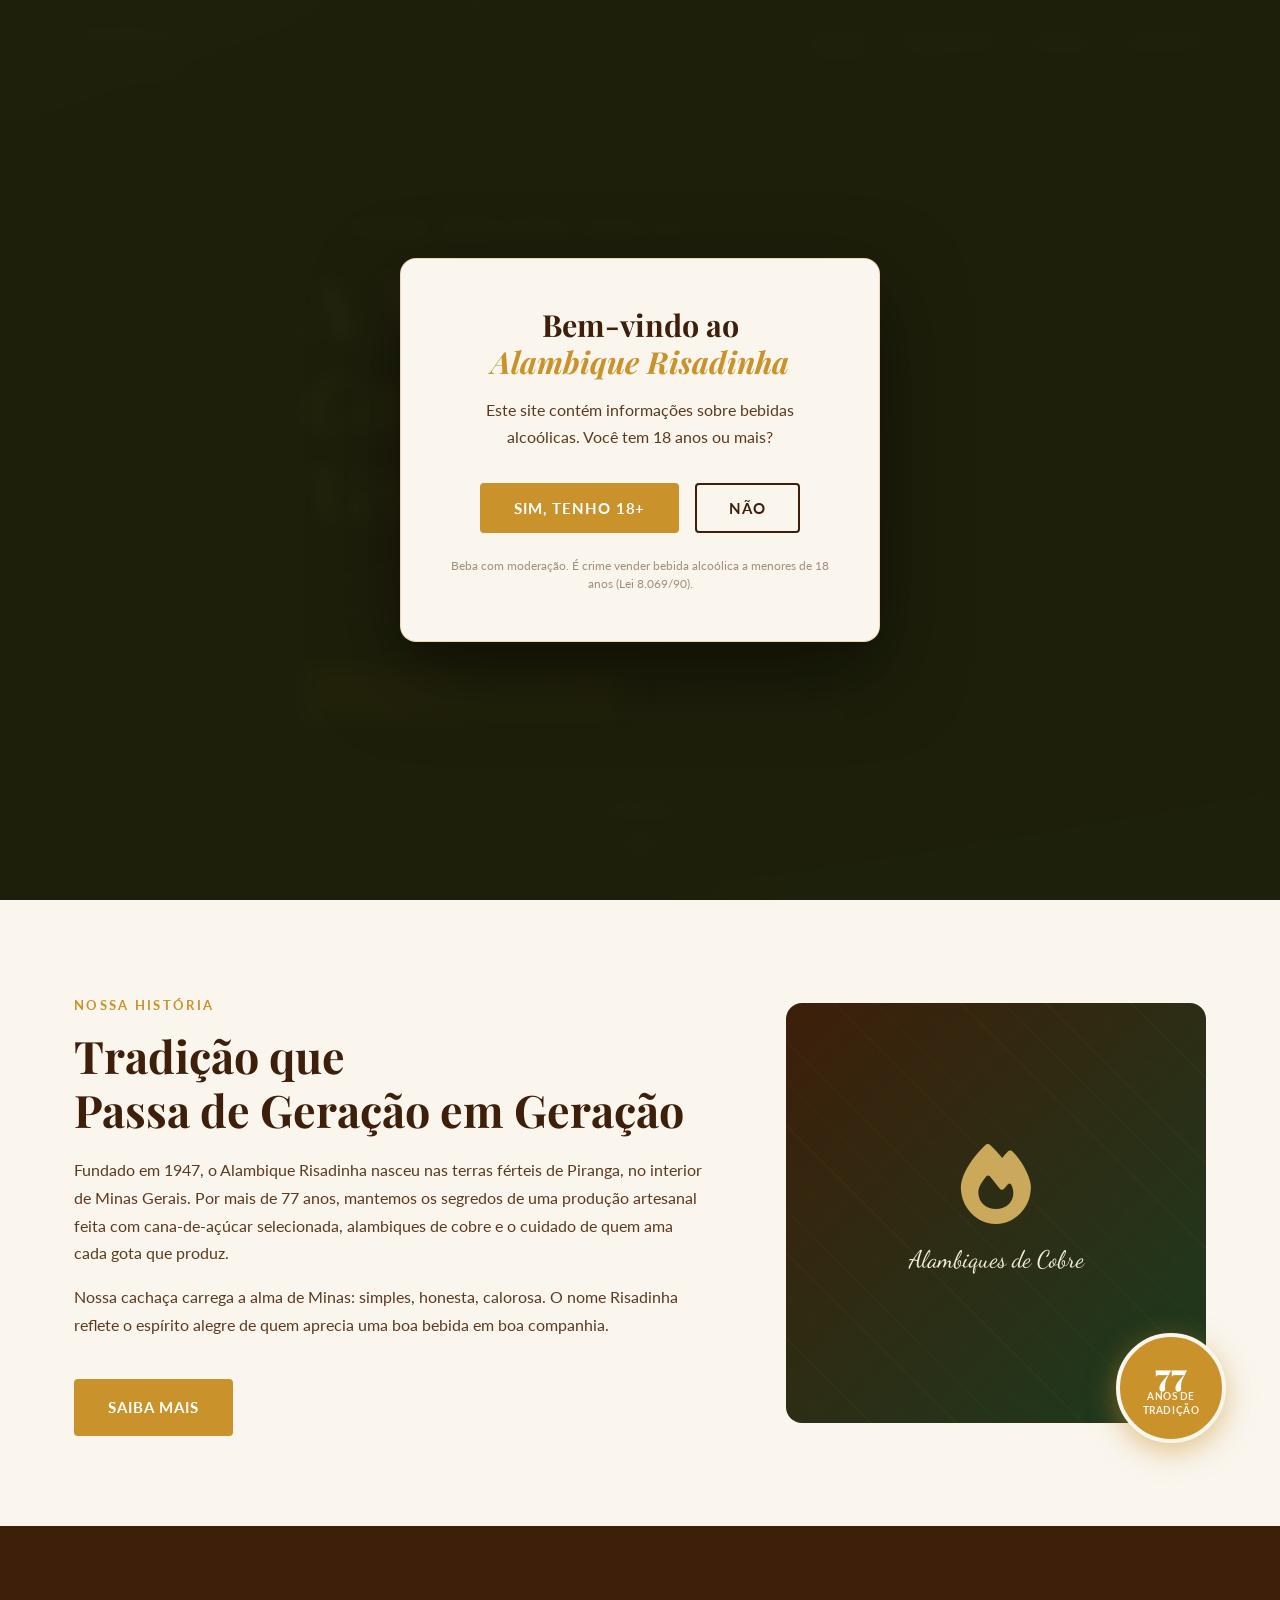
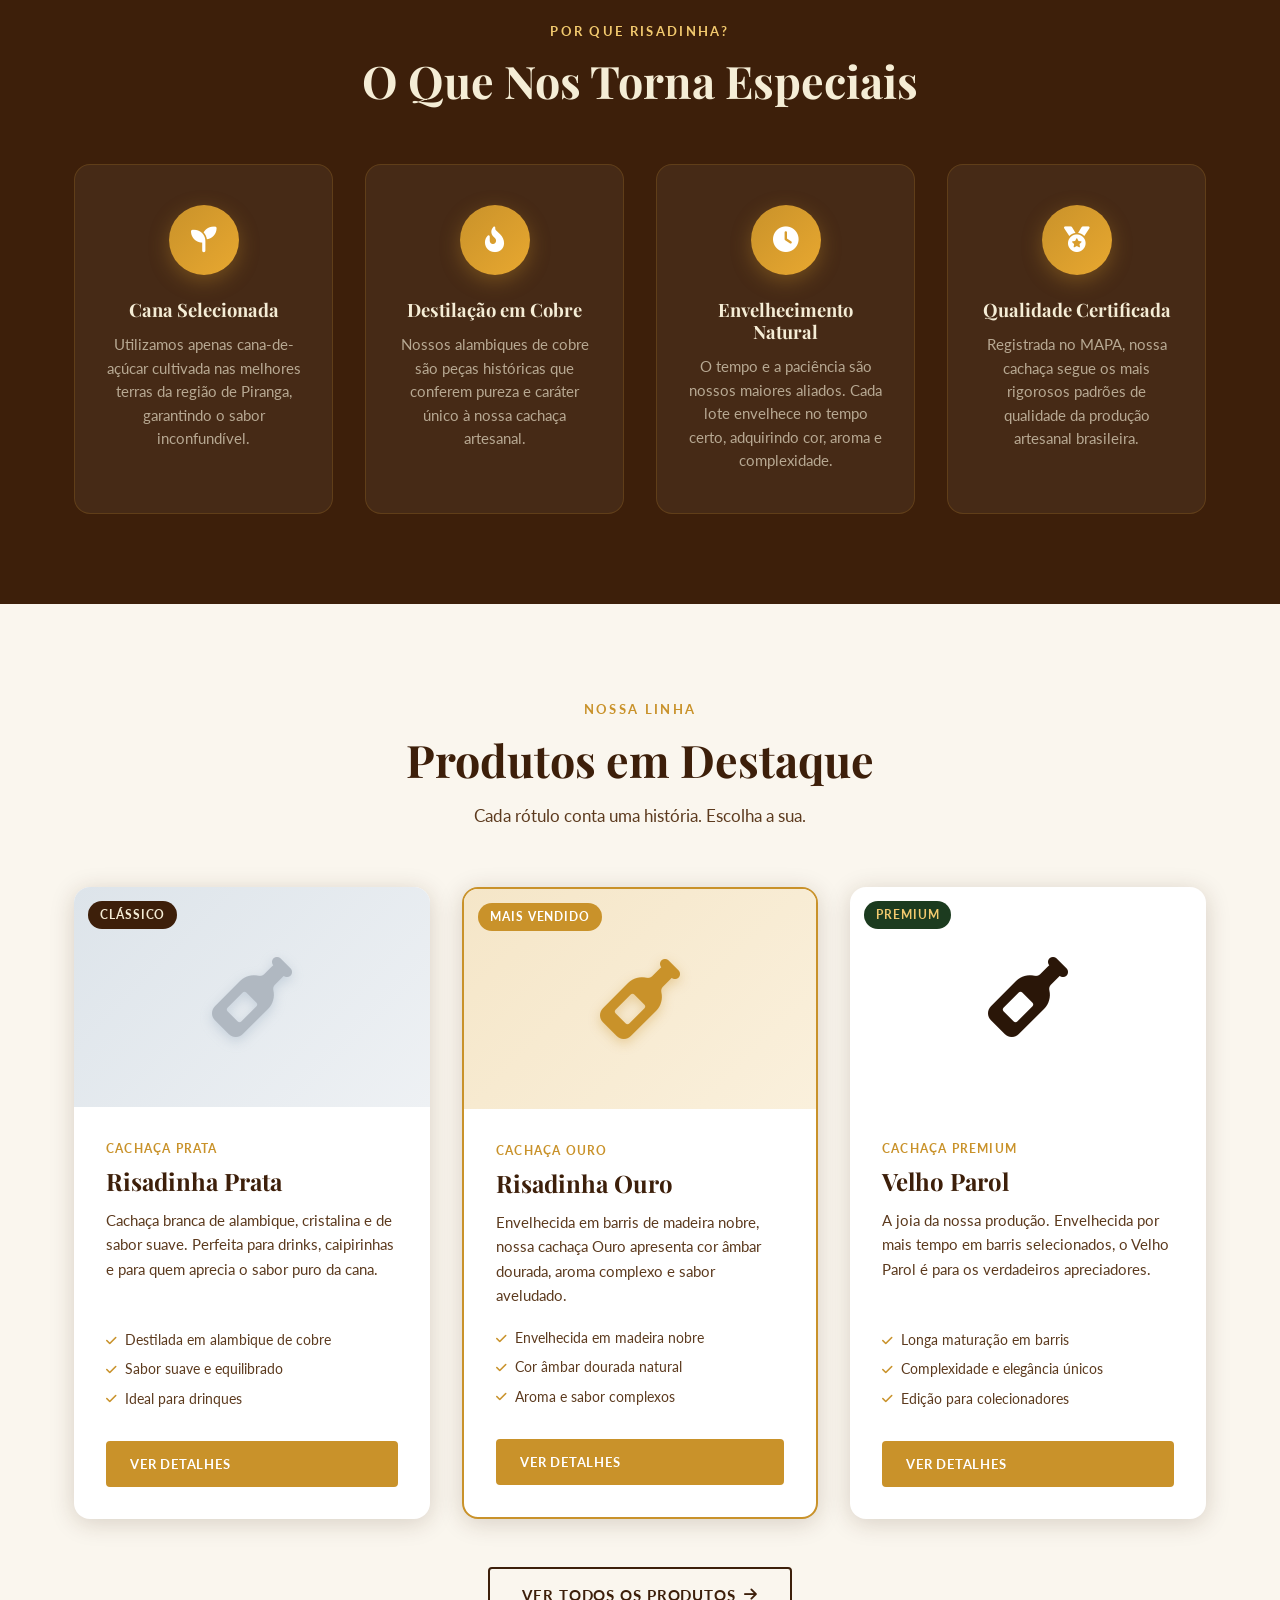
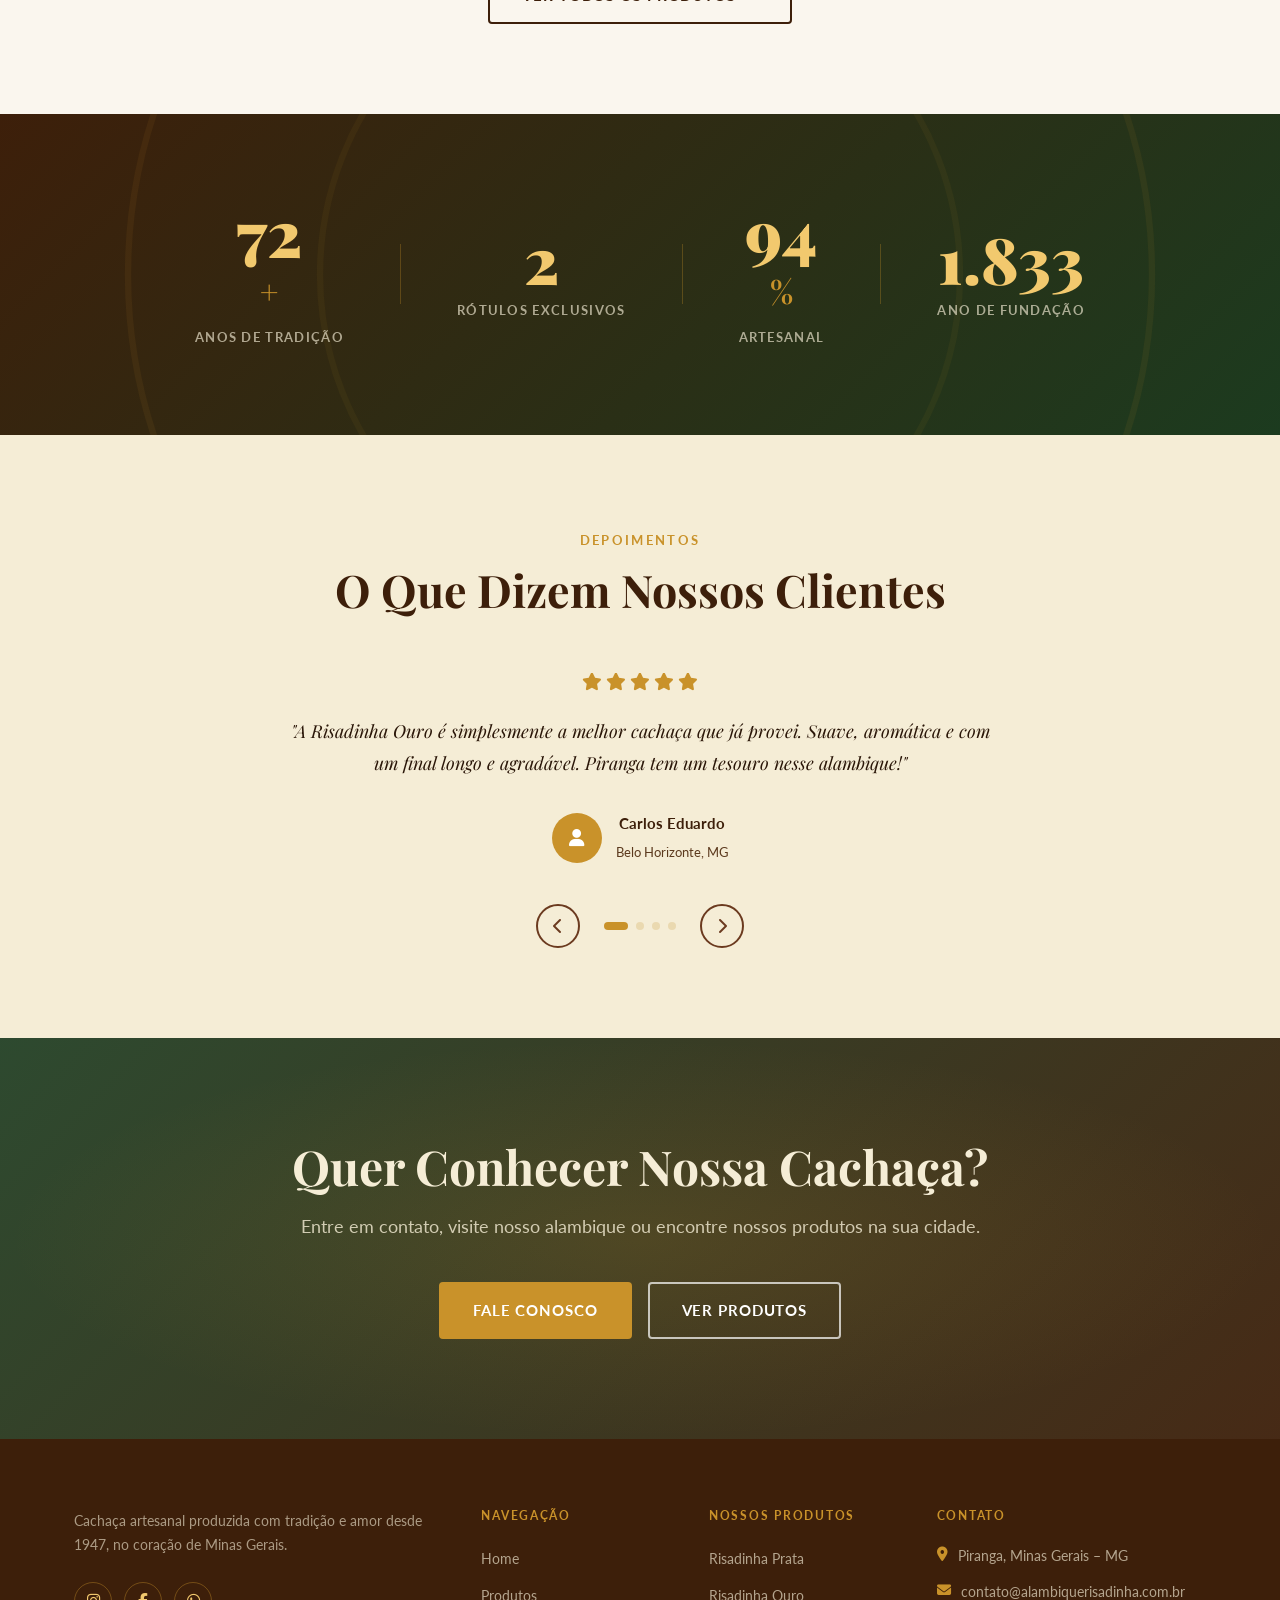
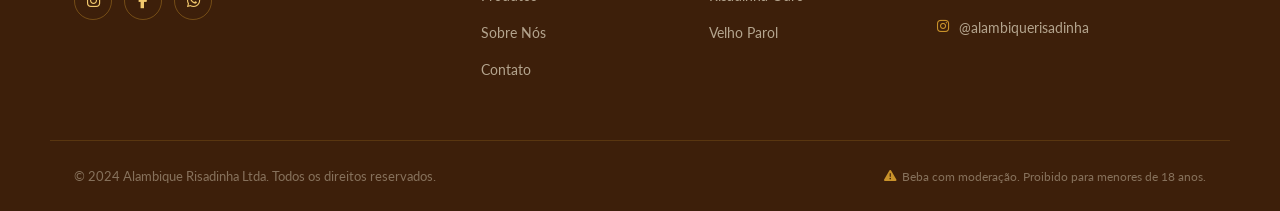
==== index.html @ 5edea6c7 "feat: ajustando nome de item" ====
<!DOCTYPE html>
<html lang="pt-BR">
<head>
  <meta charset="UTF-8" />
  <meta name="viewport" content="width=device-width, initial-scale=1.0" />
  <title>Alambique Risadinha – Tradição Mineira desde 1947</title>
  <meta name="description" content="Cachaça artesanal de alambique com 77 anos de tradição em Piranga, Minas Gerais. Conheça Risadinha Prata, Risadinha Ouro e Velho Parol.">
  <link rel="stylesheet" href="css/style.css" />
  <link rel="preconnect" href="https://fonts.googleapis.com">
  <link rel="preconnect" href="https://fonts.gstatic.com" crossorigin>
  <link href="https://fonts.googleapis.com/css2?family=Playfair+Display:ital,wght@0,400;0,600;0,700;0,900;1,400;1,600&family=Lato:wght@300;400;700&family=Dancing+Script:wght@600;700&display=swap" rel="stylesheet">
  <link rel="stylesheet" href="https://cdn.jsdelivr.net/npm/@fortawesome/fontawesome-free@6.4.0/css/all.min.css">
</head>
<body>

  <!-- ===== NAVBAR ===== -->
  <header class="navbar" id="navbar">
    <div class="container nav-container">
      <a href="index.html" class="nav-logo">
        <img src="https://www.anpaq.com.br/media/djcatalog2/images/item/2/alambique-risadinha-ltda_f.png" alt="Alambique Risadinha" class="logo-img" onerror="this.style.display='none'; this.nextElementSibling.style.display='block'">
        <span class="logo-text-fallback" style="display:none">Alambique<br><em>Risadinha</em></span>
      </a>
      <nav class="nav-links" id="navLinks">
        <a href="index.html" class="nav-link active">Home</a>
        <a href="produtos.html" class="nav-link">Produtos</a>
        <a href="sobre.html" class="nav-link">Sobre</a>
        <a href="contato.html" class="nav-link">Contato</a>
      </nav>
      <button class="hamburger" id="hamburger" aria-label="Menu">
        <span></span><span></span><span></span>
      </button>
    </div>
  </header>

  <!-- ===== HERO ===== -->
  <section class="hero" id="hero">
    <div class="hero-overlay"></div>
    <div class="hero-particles" id="heroParticles"></div>
    <div class="container hero-content">
      <p class="hero-eyebrow">Piranga · Minas Gerais · Desde 1947</p>
      <h1 class="hero-title">A Alegria da<br><em>Cachaça Verdadeira</em></h1>
      <p class="hero-subtitle">77 anos de tradição artesanal, destilada no coração de Minas Gerais com paixão e respeito pela terra.</p>
      <div class="hero-btns">
        <a href="produtos.html" class="btn btn-primary">Conheça Nossos Produtos</a>
        <a href="sobre.html" class="btn btn-outline">Nossa História</a>
      </div>
    </div>
    <div class="hero-scroll-indicator">
      <span>Explore</span>
      <div class="scroll-arrow"><i class="fas fa-chevron-down"></i></div>
    </div>
  </section>

  <!-- ===== SOBRE TRECHO ===== -->
  <section class="about-strip section-padding">
    <div class="container about-strip-inner">
      <div class="about-strip-text">
        <span class="section-eyebrow">Nossa História</span>
        <h2 class="section-title">Tradição que<br>Passa de Geração em Geração</h2>
        <p>Fundado em 1947, o Alambique Risadinha nasceu nas terras férteis de Piranga, no interior de Minas Gerais. Por mais de 77 anos, mantemos os segredos de uma produção artesanal feita com cana-de-açúcar selecionada, alambiques de cobre e o cuidado de quem ama cada gota que produz.</p>
        <p>Nossa cachaça carrega a alma de Minas: simples, honesta, calorosa. O nome Risadinha reflete o espírito alegre de quem aprecia uma boa bebida em boa companhia.</p>
        <a href="sobre.html" class="btn btn-primary" style="margin-top:1.5rem">Saiba Mais</a>
      </div>
      <div class="about-strip-img">
        <div class="about-img-frame">
          <div class="about-img-inner">
            <div class="about-decorative-icon">
              <i class="fas fa-fire"></i>
              <p>Alambiques de Cobre</p>
            </div>
          </div>
          <div class="about-badge">
            <span class="badge-number">77</span>
            <span class="badge-text">Anos de<br>Tradição</span>
          </div>
        </div>
      </div>
    </div>
  </section>

  <!-- ===== DIFERENCIAIS ===== -->
  <section class="features section-padding bg-dark">
    <div class="container">
      <div class="section-header">
        <span class="section-eyebrow light">Por que Risadinha?</span>
        <h2 class="section-title light">O Que Nos Torna Especiais</h2>
      </div>
      <div class="features-grid">
        <div class="feature-card" data-aos="fade-up" data-delay="0">
          <div class="feature-icon"><i class="fas fa-seedling"></i></div>
          <h3>Cana Selecionada</h3>
          <p>Utilizamos apenas cana-de-açúcar cultivada nas melhores terras da região de Piranga, garantindo o sabor inconfundível.</p>
        </div>
        <div class="feature-card" data-aos="fade-up" data-delay="100">
          <div class="feature-icon"><i class="fas fa-fire-alt"></i></div>
          <h3>Destilação em Cobre</h3>
          <p>Nossos alambiques de cobre são peças históricas que conferem pureza e caráter único à nossa cachaça artesanal.</p>
        </div>
        <div class="feature-card" data-aos="fade-up" data-delay="200">
          <div class="feature-icon"><i class="fas fa-clock"></i></div>
          <h3>Envelhecimento Natural</h3>
          <p>O tempo e a paciência são nossos maiores aliados. Cada lote envelhece no tempo certo, adquirindo cor, aroma e complexidade.</p>
        </div>
        <div class="feature-card" data-aos="fade-up" data-delay="300">
          <div class="feature-icon"><i class="fas fa-medal"></i></div>
          <h3>Qualidade Certificada</h3>
          <p>Registrada no MAPA, nossa cachaça segue os mais rigorosos padrões de qualidade da produção artesanal brasileira.</p>
        </div>
      </div>
    </div>
  </section>

  <!-- ===== PRODUTOS DESTAQUE ===== -->
  <section class="products-preview section-padding">
    <div class="container">
      <div class="section-header">
        <span class="section-eyebrow">Nossa Linha</span>
        <h2 class="section-title">Produtos em Destaque</h2>
        <p class="section-desc">Cada rótulo conta uma história. Escolha a sua.</p>
      </div>
      <div class="products-grid">

        <div class="product-card" data-aos="fade-up">
          <div class="product-img-wrap">
            <div class="product-icon prata"><i class="fas fa-wine-bottle"></i></div>
            <div class="product-badge-tag">Clássico</div>
          </div>
          <div class="product-info">
            <span class="product-tag">Cachaça Prata</span>
            <h3>Risadinha Prata</h3>
            <p>Cachaça branca de alambique, cristalina e de sabor suave. Perfeita para drinks, caipirinhas e para quem aprecia o sabor puro da cana.</p>
            <ul class="product-specs">
              <li><i class="fas fa-check"></i> Destilada em alambique de cobre</li>
              <li><i class="fas fa-check"></i> Sabor suave e equilibrado</li>
              <li><i class="fas fa-check"></i> Ideal para drinques</li>
            </ul>
            <a href="produtos.html#prata" class="btn btn-sm btn-primary">Ver Detalhes</a>
          </div>
        </div>

        <div class="product-card featured" data-aos="fade-up" data-delay="100">
          <div class="product-img-wrap">
            <div class="product-icon ouro"><i class="fas fa-wine-bottle"></i></div>
            <div class="product-badge-tag destaque">Mais Vendido</div>
          </div>
          <div class="product-info">
            <span class="product-tag">Cachaça Ouro</span>
            <h3>Risadinha Ouro</h3>
            <p>Envelhecida em barris de madeira nobre, nossa cachaça Ouro apresenta cor âmbar dourada, aroma complexo e sabor aveludado.</p>
            <ul class="product-specs">
              <li><i class="fas fa-check"></i> Envelhecida em madeira nobre</li>
              <li><i class="fas fa-check"></i> Cor âmbar dourada natural</li>
              <li><i class="fas fa-check"></i> Aroma e sabor complexos</li>
            </ul>
            <a href="produtos.html#ouro" class="btn btn-sm btn-primary">Ver Detalhes</a>
          </div>
        </div>

        <div class="product-card" data-aos="fade-up" data-delay="200">
          <div class="product-img-wrap">
            <div class="product-icon Parol"><i class="fas fa-wine-bottle"></i></div>
            <div class="product-badge-tag premium">Premium</div>
          </div>
          <div class="product-info">
            <span class="product-tag">Cachaça Premium</span>
            <h3>Velho Parol</h3>
            <p>A joia da nossa produção. Envelhecida por mais tempo em barris selecionados, o Velho Parol é para os verdadeiros apreciadores.</p>
            <ul class="product-specs">
              <li><i class="fas fa-check"></i> Longa maturação em barris</li>
              <li><i class="fas fa-check"></i> Complexidade e elegância únicos</li>
              <li><i class="fas fa-check"></i> Edição para colecionadores</li>
            </ul>
            <a href="produtos.html#Parol" class="btn btn-sm btn-primary">Ver Detalhes</a>
          </div>
        </div>

      </div>
      <div style="text-align:center; margin-top:3rem">
        <a href="produtos.html" class="btn btn-outline-dark">Ver Todos os Produtos <i class="fas fa-arrow-right"></i></a>
      </div>
    </div>
  </section>

  <!-- ===== NÚMEROS ===== -->
  <section class="stats-section">
    <div class="stats-bg"></div>
    <div class="container stats-inner">
      <div class="stat-item" data-target="77">
        <span class="stat-number" id="stat1">0</span>
        <span class="stat-plus">+</span>
        <span class="stat-label">Anos de Tradição</span>
      </div>
      <div class="stat-divider"></div>
      <div class="stat-item" data-target="3">
        <span class="stat-number" id="stat2">0</span>
        <span class="stat-label">Rótulos Exclusivos</span>
      </div>
      <div class="stat-divider"></div>
      <div class="stat-item" data-target="100">
        <span class="stat-number" id="stat3">0</span>
        <span class="stat-plus">%</span>
        <span class="stat-label">Artesanal</span>
      </div>
      <div class="stat-divider"></div>
      <div class="stat-item" data-target="1947">
        <span class="stat-number" id="stat4">0</span>
        <span class="stat-label">Ano de Fundação</span>
      </div>
    </div>
  </section>

  <!-- ===== DEPOIMENTOS ===== -->
  <section class="testimonials section-padding bg-cream">
    <div class="container">
      <div class="section-header">
        <span class="section-eyebrow">Depoimentos</span>
        <h2 class="section-title">O Que Dizem Nossos Clientes</h2>
      </div>
      <div class="testimonials-slider" id="testimonialsSlider">
        <div class="testimonial-track" id="testimonialTrack">
          <div class="testimonial-card">
            <div class="stars"><i class="fas fa-star"></i><i class="fas fa-star"></i><i class="fas fa-star"></i><i class="fas fa-star"></i><i class="fas fa-star"></i></div>
            <p>"A Risadinha Ouro é simplesmente a melhor cachaça que já provei. Suave, aromática e com um final longo e agradável. Piranga tem um tesouro nesse alambique!"</p>
            <div class="testimonial-author">
              <div class="author-avatar"><i class="fas fa-user"></i></div>
              <div><strong>Carlos Eduardo</strong><span>Belo Horizonte, MG</span></div>
            </div>
          </div>
          <div class="testimonial-card">
            <div class="stars"><i class="fas fa-star"></i><i class="fas fa-star"></i><i class="fas fa-star"></i><i class="fas fa-star"></i><i class="fas fa-star"></i></div>
            <p>"Conheço o Alambique Risadinha há anos. O Velho Parol é um produto excepcional, digno dos melhores destilados do mundo. Tradição mineira em cada gota."</p>
            <div class="testimonial-author">
              <div class="author-avatar"><i class="fas fa-user"></i></div>
              <div><strong>Ana Paula Ferreira</strong><span>São Paulo, SP</span></div>
            </div>
          </div>
          <div class="testimonial-card">
            <div class="stars"><i class="fas fa-star"></i><i class="fas fa-star"></i><i class="fas fa-star"></i><i class="fas fa-star"></i><i class="fas fa-star"></i></div>
            <p>"Visitei o alambique em Piranga e fiquei encantado. A produção artesanal, o cuidado com cada detalhe e a hospitalidade mineira tornam tudo ainda mais especial."</p>
            <div class="testimonial-author">
              <div class="author-avatar"><i class="fas fa-user"></i></div>
              <div><strong>Roberto Souza</strong><span>Rio de Janeiro, RJ</span></div>
            </div>
          </div>
          <div class="testimonial-card">
            <div class="stars"><i class="fas fa-star"></i><i class="fas fa-star"></i><i class="fas fa-star"></i><i class="fas fa-star"></i><i class="fas fa-star-half-alt"></i></div>
            <p>"A Risadinha Prata faz a melhor caipirinha que você vai tomar na vida. Leveza e sabor da cana fresca em cada sip. Produto de qualidade excepcional!"</p>
            <div class="testimonial-author">
              <div class="author-avatar"><i class="fas fa-user"></i></div>
              <div><strong>Mariana Lima</strong><span>Juiz de Fora, MG</span></div>
            </div>
          </div>
        </div>
      </div>
      <div class="testimonial-controls">
        <button class="t-btn" id="tPrev"><i class="fas fa-chevron-left"></i></button>
        <div class="t-dots" id="tDots"></div>
        <button class="t-btn" id="tNext"><i class="fas fa-chevron-right"></i></button>
      </div>
    </div>
  </section>

  <!-- ===== CONTATO CTA ===== -->
  <section class="cta-section">
    <div class="cta-overlay"></div>
    <div class="container cta-content">
      <h2>Quer Conhecer Nossa Cachaça?</h2>
      <p>Entre em contato, visite nosso alambique ou encontre nossos produtos na sua cidade.</p>
      <div class="cta-btns">
        <a href="contato.html" class="btn btn-primary">Fale Conosco</a>
        <a href="produtos.html" class="btn btn-outline-light">Ver Produtos</a>
      </div>
    </div>
  </section>

  <!-- ===== FOOTER ===== -->
  <footer class="footer">
    <div class="container footer-grid">
      <div class="footer-brand">
        <img src="https://www.anpaq.com.br/media/djcatalog2/images/item/2/alambique-risadinha-ltda_f.png" alt="Alambique Risadinha" class="footer-logo" onerror="this.style.display='none'">
        <p>Cachaça artesanal produzida com tradição e amor desde 1947, no coração de Minas Gerais.</p>
        <div class="social-links">
          <a href="https://www.instagram.com/alambiquerisadinha/" target="_blank" rel="noopener" aria-label="Instagram"><i class="fab fa-instagram"></i></a>
          <a href="#" aria-label="Facebook"><i class="fab fa-facebook-f"></i></a>
          <a href="#" aria-label="WhatsApp"><i class="fab fa-whatsapp"></i></a>
        </div>
      </div>
      <div class="footer-nav">
        <h4>Navegação</h4>
        <ul>
          <li><a href="index.html">Home</a></li>
          <li><a href="produtos.html">Produtos</a></li>
          <li><a href="sobre.html">Sobre Nós</a></li>
          <li><a href="contato.html">Contato</a></li>
        </ul>
      </div>
      <div class="footer-products">
        <h4>Nossos Produtos</h4>
        <ul>
          <li><a href="produtos.html#prata">Risadinha Prata</a></li>
          <li><a href="produtos.html#ouro">Risadinha Ouro</a></li>
          <li><a href="produtos.html#Parol">Velho Parol</a></li>
        </ul>
      </div>
      <div class="footer-contact">
        <h4>Contato</h4>
        <ul>
          <li><i class="fas fa-map-marker-alt"></i> Piranga, Minas Gerais – MG</li>
          <li><i class="fas fa-envelope"></i> contato@alambiquerisadinha.com.br</li>
          <li><i class="fab fa-instagram"></i> @alambiquerisadinha</li>
        </ul>
      </div>
    </div>
    <div class="footer-bottom">
      <div class="container">
        <p>© 2024 Alambique Risadinha Ltda. Todos os direitos reservados.</p>
        <p class="footer-warning"><i class="fas fa-exclamation-triangle"></i> Beba com moderação. Proibido para menores de 18 anos.</p>
      </div>
    </div>
  </footer>

  <!-- Age Gate -->
  <div class="age-gate" id="ageGate">
    <div class="age-gate-box">
      <img src="https://www.anpaq.com.br/media/djcatalog2/images/item/2/alambique-risadinha-ltda_f.png" alt="Alambique Risadinha" class="age-logo" onerror="this.style.display='none'">
      <h2>Bem-vindo ao<br><em>Alambique Risadinha</em></h2>
      <p>Este site contém informações sobre bebidas alcoólicas. Você tem 18 anos ou mais?</p>
      <div class="age-btns">
        <button class="btn btn-primary" id="ageYes">Sim, tenho 18+</button>
        <button class="btn btn-outline-dark" id="ageNo">Não</button>
      </div>
      <small>Beba com moderação. É crime vender bebida alcoólica a menores de 18 anos (Lei 8.069/90).</small>
    </div>
  </div>

  <script src="js/main.js"></script>
</body>
</html>
---- css/style.css ----
/* =========================================================
   ALAMBIQUE RISADINHA — CSS Principal
   Paleta: Dourado #C9922A, Marrom Escuro #3D1F0A, Creme #F5EDD6,
           Verde Escuro #1C3B1F, Âmbar #E8A830, Off-white #FAF6EE
   ========================================================= */

/* ── RESET & BASE ── */
*, *::before, *::after { box-sizing: border-box; margin: 0; padding: 0; }

:root {
  --gold:       #C9922A;
  --gold-light: #E8A830;
  --gold-pale:  #F2C96E;
  --brown-dark: #3D1F0A;
  --brown-mid:  #6B3A1F;
  --brown-light:#A0673A;
  --cream:      #F5EDD6;
  --cream-dark: #EAD9B0;
  --off-white:  #FAF6EE;
  --green-dark: #1C3B1F;
  --green-mid:  #2D5A32;
  --text-dark:  #2A1608;
  --text-mid:   #5C3A1E;
  --text-light: #F5EDD6;
  --shadow:     rgba(61,31,10,0.18);
  --radius:     8px;
  --radius-lg:  16px;
  --transition: 0.35s cubic-bezier(0.4,0,0.2,1);
}

html { scroll-behavior: smooth; font-size: 16px; }

body {
  font-family: 'Lato', sans-serif;
  background: var(--off-white);
  color: var(--text-dark);
  line-height: 1.7;
  overflow-x: hidden;
}

img { max-width: 100%; display: block; }
a { text-decoration: none; color: inherit; }
ul { list-style: none; }

.container {
  max-width: 1180px;
  margin: 0 auto;
  padding: 0 24px;
}

.section-padding { padding: 90px 0; }
.bg-dark    { background: var(--brown-dark); }
.bg-cream   { background: var(--cream); }

/* ── TYPOGRAPHY ── */
h1, h2, h3, h4 {
  font-family: 'Playfair Display', serif;
  line-height: 1.2;
}

.section-eyebrow {
  display: inline-block;
  font-family: 'Lato', sans-serif;
  font-size: 0.8rem;
  font-weight: 700;
  letter-spacing: 0.18em;
  text-transform: uppercase;
  color: var(--gold);
  margin-bottom: 0.75rem;
}
.section-eyebrow.light { color: var(--gold-pale); }

.section-title {
  font-size: clamp(2rem, 4vw, 2.8rem);
  color: var(--brown-dark);
  margin-bottom: 1rem;
}
.section-title.light { color: var(--cream); }

.section-desc {
  font-size: 1.05rem;
  color: var(--text-mid);
  max-width: 560px;
  margin: 0 auto;
}

.section-header {
  text-align: center;
  margin-bottom: 3.5rem;
}

/* ── BUTTONS ── */
.btn {
  display: inline-flex;
  align-items: center;
  gap: 8px;
  padding: 14px 32px;
  border-radius: 4px;
  font-family: 'Lato', sans-serif;
  font-size: 0.92rem;
  font-weight: 700;
  letter-spacing: 0.06em;
  text-transform: uppercase;
  cursor: pointer;
  border: 2px solid transparent;
  transition: all var(--transition);
}

.btn-primary {
  background: var(--gold);
  color: #fff;
  border-color: var(--gold);
}
.btn-primary:hover {
  background: var(--gold-light);
  border-color: var(--gold-light);
  transform: translateY(-2px);
  box-shadow: 0 8px 24px rgba(201,146,42,0.35);
}

.btn-outline {
  background: transparent;
  color: var(--cream);
  border-color: var(--cream);
}
.btn-outline:hover {
  background: var(--cream);
  color: var(--brown-dark);
  transform: translateY(-2px);
}

.btn-outline-dark {
  background: transparent;
  color: var(--brown-dark);
  border-color: var(--brown-dark);
}
.btn-outline-dark:hover {
  background: var(--brown-dark);
  color: var(--cream);
  transform: translateY(-2px);
}

.btn-outline-light {
  background: transparent;
  color: #fff;
  border-color: rgba(255,255,255,0.7);
}
.btn-outline-light:hover {
  background: rgba(255,255,255,0.15);
  border-color: #fff;
  transform: translateY(-2px);
}

.btn-sm { padding: 10px 22px; font-size: 0.82rem; }

/* ── NAVBAR ── */
.navbar {
  position: fixed;
  top: 0; left: 0; right: 0;
  z-index: 1000;
  padding: 18px 0;
  transition: all var(--transition);
}
.navbar.scrolled {
  background: rgba(61,31,10,0.97);
  padding: 12px 0;
  box-shadow: 0 4px 30px rgba(0,0,0,0.3);
  backdrop-filter: blur(10px);
}

.nav-container {
  display: flex;
  align-items: center;
  justify-content: space-between;
}

.nav-logo { display: flex; align-items: center; }
.logo-img {
  height: 60px;
  width: auto;
  filter: drop-shadow(0 2px 8px rgba(0,0,0,0.4));
  transition: transform var(--transition);
}
.logo-img:hover { transform: scale(1.04); }
.logo-text-fallback {
  font-family: 'Playfair Display', serif;
  font-size: 1.4rem;
  color: var(--cream);
  line-height: 1.2;
}
.logo-text-fallback em { color: var(--gold); font-style: italic; }

.nav-links { display: flex; align-items: center; gap: 2.5rem; }

.nav-link {
  font-family: 'Lato', sans-serif;
  font-size: 0.88rem;
  font-weight: 700;
  letter-spacing: 0.12em;
  text-transform: uppercase;
  color: rgba(245,237,214,0.85);
  position: relative;
  padding-bottom: 4px;
  transition: color var(--transition);
}
.nav-link::after {
  content: '';
  position: absolute;
  bottom: -2px; left: 0;
  width: 0; height: 2px;
  background: var(--gold);
  transition: width var(--transition);
}
.nav-link:hover, .nav-link.active {
  color: var(--gold-pale);
}
.nav-link:hover::after, .nav-link.active::after { width: 100%; }

.hamburger {
  display: none;
  flex-direction: column;
  gap: 5px;
  background: none;
  border: none;
  cursor: pointer;
  padding: 4px;
}
.hamburger span {
  display: block;
  width: 26px; height: 2px;
  background: var(--cream);
  transition: all var(--transition);
}
.hamburger.open span:nth-child(1) { transform: rotate(45deg) translate(5px, 5px); }
.hamburger.open span:nth-child(2) { opacity: 0; }
.hamburger.open span:nth-child(3) { transform: rotate(-45deg) translate(5px, -5px); }

/* ── HERO ── */
.hero {
  position: relative;
  min-height: 100vh;
  display: flex;
  align-items: center;
  background: 
    linear-gradient(160deg, rgba(28,31,10,0.72) 0%, rgba(61,31,10,0.88) 60%, rgba(28,59,31,0.82) 100%),
    url('https://images.unsplash.com/photo-1513558161293-cdaf765ed2fd?w=1800&q=80') center/cover no-repeat;
  overflow: hidden;
}

.hero-overlay {
  position: absolute; inset: 0;
  background: radial-gradient(ellipse at center bottom, rgba(201,146,42,0.12) 0%, transparent 70%);
  pointer-events: none;
}

.hero-particles {
  position: absolute; inset: 0;
  pointer-events: none;
  overflow: hidden;
}

.hero-content {
  position: relative;
  z-index: 2;
  padding-top: 100px;
  padding-bottom: 60px;
  max-width: 720px;
}

.hero-eyebrow {
  font-family: 'Lato', sans-serif;
  font-size: 0.8rem;
  font-weight: 700;
  letter-spacing: 0.22em;
  text-transform: uppercase;
  color: var(--gold-pale);
  margin-bottom: 1.25rem;
  display: flex;
  align-items: center;
  gap: 12px;
}
.hero-eyebrow::before {
  content: '';
  display: inline-block;
  width: 36px; height: 1px;
  background: var(--gold);
}

.hero-title {
  font-size: clamp(2.8rem, 6vw, 4.8rem);
  color: var(--cream);
  margin-bottom: 1.5rem;
  font-weight: 900;
}
.hero-title em {
  color: var(--gold-pale);
  font-style: italic;
  display: block;
}

.hero-subtitle {
  font-size: clamp(1rem, 2vw, 1.2rem);
  color: rgba(245,237,214,0.85);
  max-width: 560px;
  margin-bottom: 2.5rem;
  font-weight: 300;
}

.hero-btns { display: flex; gap: 1rem; flex-wrap: wrap; }

.hero-scroll-indicator {
  position: absolute;
  bottom: 2.5rem;
  left: 50%;
  transform: translateX(-50%);
  display: flex;
  flex-direction: column;
  align-items: center;
  gap: 8px;
  color: rgba(245,237,214,0.6);
  font-size: 0.72rem;
  letter-spacing: 0.15em;
  text-transform: uppercase;
  animation: bounceDown 2s infinite;
  z-index: 2;
}
.scroll-arrow { font-size: 1.2rem; }

@keyframes bounceDown {
  0%, 100% { transform: translateX(-50%) translateY(0); }
  50%       { transform: translateX(-50%) translateY(8px); }
}

/* Particle dots */
.particle {
  position: absolute;
  border-radius: 50%;
  background: rgba(201,146,42,0.15);
  animation: floatParticle linear infinite;
}
@keyframes floatParticle {
  0%   { transform: translateY(100vh) scale(0); opacity: 0; }
  10%  { opacity: 1; }
  90%  { opacity: 0.6; }
  100% { transform: translateY(-20px) scale(1); opacity: 0; }
}

/* ── ABOUT STRIP ── */
.about-strip-inner {
  display: grid;
  grid-template-columns: 1fr 420px;
  gap: 5rem;
  align-items: center;
}

.about-strip-text h2 { margin-bottom: 1.25rem; }
.about-strip-text p  {
  color: var(--text-mid);
  margin-bottom: 1rem;
  font-size: 1.02rem;
}

.about-img-frame {
  position: relative;
  width: 100%;
  aspect-ratio: 1/1;
}

.about-img-inner {
  width: 100%;
  height: 100%;
  background: 
    linear-gradient(135deg, var(--brown-dark) 0%, var(--green-dark) 100%);
  border-radius: var(--radius-lg);
  display: flex;
  align-items: center;
  justify-content: center;
  overflow: hidden;
  position: relative;
}
.about-img-inner::before {
  content: '';
  position: absolute; inset: 0;
  background: 
    repeating-linear-gradient(
      45deg,
      rgba(201,146,42,0.04) 0px,
      rgba(201,146,42,0.04) 1px,
      transparent 1px,
      transparent 30px
    );
}

.about-decorative-icon {
  display: flex;
  flex-direction: column;
  align-items: center;
  gap: 1rem;
  color: var(--gold-pale);
  z-index: 1;
}
.about-decorative-icon i { font-size: 5rem; opacity: 0.8; }
.about-decorative-icon p {
  font-family: 'Dancing Script', cursive;
  font-size: 1.5rem;
  color: var(--cream);
}

.about-badge {
  position: absolute;
  bottom: -20px; right: -20px;
  width: 110px; height: 110px;
  background: var(--gold);
  border-radius: 50%;
  display: flex;
  flex-direction: column;
  align-items: center;
  justify-content: center;
  box-shadow: 0 8px 28px rgba(201,146,42,0.5);
  border: 4px solid var(--off-white);
}
.badge-number {
  font-family: 'Playfair Display', serif;
  font-size: 2rem;
  font-weight: 900;
  color: #fff;
  line-height: 1;
}
.badge-text {
  font-size: 0.65rem;
  font-weight: 700;
  color: rgba(255,255,255,0.9);
  text-align: center;
  letter-spacing: 0.05em;
  text-transform: uppercase;
  line-height: 1.3;
}

/* ── FEATURES ── */
.features-grid {
  display: grid;
  grid-template-columns: repeat(4, 1fr);
  gap: 2rem;
}

.feature-card {
  background: rgba(255,255,255,0.05);
  border: 1px solid rgba(201,146,42,0.2);
  border-radius: var(--radius-lg);
  padding: 2.5rem 1.75rem;
  text-align: center;
  transition: all var(--transition);
}
.feature-card:hover {
  background: rgba(201,146,42,0.1);
  border-color: var(--gold);
  transform: translateY(-6px);
  box-shadow: 0 16px 40px rgba(0,0,0,0.3);
}

.feature-icon {
  width: 70px; height: 70px;
  background: linear-gradient(135deg, var(--gold), var(--gold-light));
  border-radius: 50%;
  display: flex; align-items: center; justify-content: center;
  margin: 0 auto 1.5rem;
  font-size: 1.6rem;
  color: #fff;
  box-shadow: 0 6px 20px rgba(201,146,42,0.35);
}

.feature-card h3 {
  font-family: 'Playfair Display', serif;
  font-size: 1.15rem;
  color: var(--cream);
  margin-bottom: 0.75rem;
}
.feature-card p {
  font-size: 0.92rem;
  color: rgba(245,237,214,0.65);
  line-height: 1.6;
}

/* ── PRODUCTS PREVIEW ── */
.products-grid {
  display: grid;
  grid-template-columns: repeat(3, 1fr);
  gap: 2rem;
}

.product-card {
  background: #fff;
  border-radius: var(--radius-lg);
  overflow: hidden;
  box-shadow: 0 4px 24px var(--shadow);
  transition: all var(--transition);
  display: flex;
  flex-direction: column;
}
.product-card:hover {
  transform: translateY(-8px);
  box-shadow: 0 20px 50px rgba(61,31,10,0.2);
}
.product-card.featured {
  border: 2px solid var(--gold);
  transform: scale(1.03);
}
.product-card.featured:hover { transform: scale(1.03) translateY(-8px); }

.product-img-wrap {
  height: 220px;
  display: flex;
  align-items: center;
  justify-content: center;
  position: relative;
  overflow: hidden;
}
.product-img-wrap.prata-bg {
  background: linear-gradient(135deg, #c8c8c8 0%, #e8e8e8 100%);
}

.product-icon {
  font-size: 5rem;
  display: flex;
  align-items: center;
  justify-content: center;
  width: 100%;
  height: 100%;
  transition: transform var(--transition);
}
.product-card:hover .product-icon { transform: scale(1.12) rotate(-5deg); }
.product-icon.prata {
  color: #b0b8c1;
  background: linear-gradient(135deg, #dde4ea 0%, #eef1f4 100%);
  text-shadow: 0 4px 12px rgba(150,170,190,0.4);
}
.product-icon.ouro {
  color: var(--gold);
  background: linear-gradient(135deg, #f5e6c8 0%, #faf0dc 100%);
  text-shadow: 0 4px 12px rgba(201,146,42,0.35);
}
.product-icon.parque {
  color: var(--brown-mid);
  background: linear-gradient(135deg, #e8d5b8 0%, #f2e4cc 100%);
  text-shadow: 0 4px 12px rgba(107,58,31,0.35);
}

.product-badge-tag {
  position: absolute;
  top: 14px; left: 14px;
  background: var(--brown-dark);
  color: var(--cream);
  padding: 4px 12px;
  border-radius: 20px;
  font-size: 0.72rem;
  font-weight: 700;
  letter-spacing: 0.08em;
  text-transform: uppercase;
}
.product-badge-tag.destaque {
  background: var(--gold);
  color: #fff;
}
.product-badge-tag.premium {
  background: var(--green-dark);
  color: var(--gold-pale);
}

.product-info { padding: 2rem; flex: 1; display: flex; flex-direction: column; }

.product-tag {
  font-size: 0.75rem;
  font-weight: 700;
  letter-spacing: 0.1em;
  text-transform: uppercase;
  color: var(--gold);
  margin-bottom: 0.5rem;
  display: block;
}

.product-info h3 {
  font-size: 1.5rem;
  color: var(--brown-dark);
  margin-bottom: 0.75rem;
}

.product-info p {
  font-size: 0.92rem;
  color: var(--text-mid);
  line-height: 1.65;
  margin-bottom: 1.25rem;
  flex: 1;
}

.product-specs {
  margin-bottom: 1.5rem;
}
.product-specs li {
  font-size: 0.85rem;
  color: var(--text-mid);
  display: flex;
  align-items: center;
  gap: 8px;
  margin-bottom: 6px;
}
.product-specs li i {
  color: var(--gold);
  font-size: 0.75rem;
  flex-shrink: 0;
}

/* ── STATS ── */
.stats-section {
  position: relative;
  background: 
    linear-gradient(135deg, var(--brown-dark) 0%, var(--green-dark) 100%);
  padding: 70px 0;
  overflow: hidden;
}
.stats-bg {
  position: absolute; inset: 0;
  background: url('data:image/svg+xml,<svg xmlns="http://www.w3.org/2000/svg" viewBox="0 0 200 200"><circle cx="100" cy="100" r="80" fill="none" stroke="rgba(201,146,42,0.08)" stroke-width="1"/><circle cx="100" cy="100" r="50" fill="none" stroke="rgba(201,146,42,0.06)" stroke-width="1"/></svg>') center/cover;
  pointer-events: none;
}

.stats-inner {
  position: relative;
  display: flex;
  align-items: center;
  justify-content: center;
  gap: 0;
  flex-wrap: wrap;
}

.stat-item {
  text-align: center;
  padding: 1rem 3.5rem;
  display: flex;
  flex-direction: column;
  align-items: center;
}

.stat-number {
  font-family: 'Playfair Display', serif;
  font-size: clamp(2.8rem, 5vw, 4rem);
  font-weight: 900;
  color: var(--gold-pale);
  line-height: 1;
  display: inline;
}
.stat-plus {
  font-family: 'Playfair Display', serif;
  font-size: 2rem;
  color: var(--gold);
  font-weight: 700;
  display: inline;
}

.stat-label {
  font-size: 0.82rem;
  font-weight: 700;
  letter-spacing: 0.1em;
  text-transform: uppercase;
  color: rgba(245,237,214,0.65);
  margin-top: 0.5rem;
}

.stat-divider {
  width: 1px; height: 60px;
  background: rgba(201,146,42,0.3);
  flex-shrink: 0;
}

/* ── TESTIMONIALS ── */
.testimonials-slider {
  overflow: hidden;
  position: relative;
}

.testimonial-track {
  display: flex;
  transition: transform 0.5s cubic-bezier(0.4,0,0.2,1);
}

.testimonial-card {
  min-width: 100%;
  padding: 0 60px;
  text-align: center;
}

.stars {
  color: var(--gold);
  font-size: 1.1rem;
  margin-bottom: 1.5rem;
  display: flex;
  justify-content: center;
  gap: 4px;
}

.testimonial-card p {
  font-size: 1.12rem;
  font-style: italic;
  font-family: 'Playfair Display', serif;
  color: var(--text-dark);
  max-width: 700px;
  margin: 0 auto 2rem;
  line-height: 1.8;
}

.testimonial-author {
  display: flex;
  align-items: center;
  justify-content: center;
  gap: 14px;
}
.author-avatar {
  width: 50px; height: 50px;
  background: var(--gold);
  border-radius: 50%;
  display: flex; align-items: center; justify-content: center;
  color: #fff; font-size: 1.1rem;
}
.testimonial-author div strong { display: block; font-size: 0.95rem; color: var(--brown-dark); }
.testimonial-author div span  { font-size: 0.82rem; color: var(--text-mid); }

.testimonial-controls {
  display: flex;
  align-items: center;
  justify-content: center;
  gap: 1.5rem;
  margin-top: 2.5rem;
}
.t-btn {
  width: 44px; height: 44px;
  border-radius: 50%;
  background: transparent;
  border: 2px solid var(--brown-mid);
  color: var(--brown-mid);
  font-size: 1rem;
  cursor: pointer;
  display: flex; align-items: center; justify-content: center;
  transition: all var(--transition);
}
.t-btn:hover {
  background: var(--gold);
  border-color: var(--gold);
  color: #fff;
}

.t-dots { display: flex; gap: 8px; }
.t-dot {
  width: 8px; height: 8px;
  border-radius: 50%;
  background: var(--cream-dark);
  cursor: pointer;
  transition: all var(--transition);
}
.t-dot.active {
  background: var(--gold);
  width: 24px;
  border-radius: 4px;
}

/* ── CTA ── */
.cta-section {
  position: relative;
  padding: 100px 0;
  background:
    linear-gradient(135deg, rgba(28,59,31,0.92), rgba(61,31,10,0.95)),
    url('https://images.unsplash.com/photo-1569529465841-dfecdab7503b?w=1600&q=80') center/cover no-repeat;
  text-align: center;
  overflow: hidden;
}
.cta-overlay {
  position: absolute; inset: 0;
  background: radial-gradient(ellipse at center, rgba(201,146,42,0.15) 0%, transparent 70%);
}
.cta-content { position: relative; z-index: 1; }
.cta-content h2 {
  font-size: clamp(2rem, 4vw, 3rem);
  color: var(--cream);
  margin-bottom: 1rem;
}
.cta-content p {
  font-size: 1.1rem;
  color: rgba(245,237,214,0.8);
  margin-bottom: 2.5rem;
}
.cta-btns { display: flex; gap: 1rem; justify-content: center; flex-wrap: wrap; }

/* ── FOOTER ── */
.footer {
  background: var(--brown-dark);
  padding-top: 70px;
}

.footer-grid {
  display: grid;
  grid-template-columns: 2fr 1fr 1fr 1.5fr;
  gap: 3rem;
  padding-bottom: 3rem;
  border-bottom: 1px solid rgba(201,146,42,0.2);
}

.footer-logo { height: 70px; margin-bottom: 1rem; }

.footer-brand p {
  font-size: 0.9rem;
  color: rgba(245,237,214,0.6);
  line-height: 1.7;
  margin-bottom: 1.5rem;
}

.social-links { display: flex; gap: 12px; }
.social-links a {
  width: 38px; height: 38px;
  border-radius: 50%;
  border: 1px solid rgba(201,146,42,0.4);
  display: flex; align-items: center; justify-content: center;
  color: var(--gold-pale);
  font-size: 0.95rem;
  transition: all var(--transition);
}
.social-links a:hover {
  background: var(--gold);
  border-color: var(--gold);
  color: #fff;
  transform: translateY(-2px);
}

.footer-nav h4, .footer-products h4, .footer-contact h4 {
  font-family: 'Lato', sans-serif;
  font-size: 0.78rem;
  font-weight: 700;
  letter-spacing: 0.14em;
  text-transform: uppercase;
  color: var(--gold);
  margin-bottom: 1.25rem;
}

.footer-nav ul li, .footer-products ul li {
  margin-bottom: 0.6rem;
}
.footer-nav ul li a, .footer-products ul li a {
  color: rgba(245,237,214,0.65);
  font-size: 0.9rem;
  transition: color var(--transition);
}
.footer-nav ul li a:hover, .footer-products ul li a:hover { color: var(--gold-pale); }

.footer-contact ul li {
  display: flex;
  align-items: flex-start;
  gap: 10px;
  color: rgba(245,237,214,0.65);
  font-size: 0.88rem;
  margin-bottom: 0.75rem;
}
.footer-contact ul li i { color: var(--gold); margin-top: 3px; }

.footer-bottom {
  padding: 1.5rem 0;
}
.footer-bottom .container {
  display: flex;
  justify-content: space-between;
  align-items: center;
  flex-wrap: wrap;
  gap: 1rem;
}
.footer-bottom p {
  font-size: 0.82rem;
  color: rgba(245,237,214,0.4);
}
.footer-warning {
  color: rgba(245,237,214,0.4) !important;
  display: flex;
  align-items: center;
  gap: 6px;
  font-size: 0.78rem !important;
}
.footer-warning i { color: var(--gold); }

/* ── AGE GATE ── */
.age-gate {
  position: fixed;
  inset: 0;
  z-index: 9999;
  background: rgba(28,30,10,0.97);
  display: flex;
  align-items: center;
  justify-content: center;
  backdrop-filter: blur(8px);
}
.age-gate.hidden { display: none; }

.age-gate-box {
  background: var(--off-white);
  border-radius: var(--radius-lg);
  padding: 3rem;
  max-width: 480px;
  width: 90%;
  text-align: center;
  box-shadow: 0 30px 80px rgba(0,0,0,0.5);
  border: 1px solid rgba(201,146,42,0.3);
}

.age-logo { height: 80px; margin: 0 auto 1.5rem; }

.age-gate-box h2 {
  font-size: 1.9rem;
  color: var(--brown-dark);
  margin-bottom: 1rem;
}
.age-gate-box h2 em { color: var(--gold); }

.age-gate-box p {
  color: var(--text-mid);
  margin-bottom: 2rem;
}

.age-btns {
  display: flex;
  gap: 1rem;
  justify-content: center;
  flex-wrap: wrap;
  margin-bottom: 1.5rem;
}

.age-gate-box small {
  display: block;
  font-size: 0.75rem;
  color: rgba(90,58,30,0.55);
  line-height: 1.5;
}

/* ── PAGE HERO (inner pages) ── */
.page-hero {
  padding: 140px 0 70px;
  background: 
    linear-gradient(135deg, rgba(61,31,10,0.94), rgba(28,59,31,0.9)),
    url('https://images.unsplash.com/photo-1607623814075-e51df1bdc82f?w=1600&q=80') center/cover no-repeat;
  text-align: center;
}
.page-hero h1 { font-size: clamp(2.2rem, 5vw, 3.5rem); color: var(--cream); margin-bottom: 1rem; }
.page-hero p  { font-size: 1.1rem; color: rgba(245,237,214,0.75); max-width: 560px; margin: 0 auto; }

/* ── SCROLL ANIMATIONS ── */
[data-aos] {
  opacity: 0;
  transform: translateY(30px);
  transition: opacity 0.7s ease, transform 0.7s ease;
}
[data-aos].aos-visible {
  opacity: 1;
  transform: translateY(0);
}
[data-delay="100"] { transition-delay: 0.1s; }
[data-delay="200"] { transition-delay: 0.2s; }
[data-delay="300"] { transition-delay: 0.3s; }

/* ── RESPONSIVE ── */
@media (max-width: 1024px) {
  .features-grid { grid-template-columns: repeat(2, 1fr); }
  .footer-grid   { grid-template-columns: 1fr 1fr; }
  .about-strip-inner { grid-template-columns: 1fr; }
  .about-strip-img { max-width: 380px; margin: 0 auto; }
}

@media (max-width: 768px) {
  .nav-links {
    position: fixed;
    top: 0; right: -100%;
    width: 280px; height: 100vh;
    background: rgba(61,31,10,0.98);
    flex-direction: column;
    justify-content: center;
    gap: 2rem;
    transition: right var(--transition);
    z-index: 999;
    padding: 2rem;
  }
  .nav-links.open { right: 0; }
  .hamburger { display: flex; z-index: 1000; }

  .products-grid { grid-template-columns: 1fr; }
  .product-card.featured { transform: none; }

  .testimonial-card { padding: 0 20px; }

  .stat-item { padding: 1rem 1.5rem; }
  .stat-divider { display: none; }
  .stats-inner { gap: 1rem; }

  .footer-grid { grid-template-columns: 1fr; gap: 2rem; }
  .footer-bottom .container { flex-direction: column; text-align: center; }

  .about-strip-inner { gap: 3rem; }
  .section-padding { padding: 60px 0; }
}

@media (max-width: 480px) {
  .hero-btns { flex-direction: column; }
  .hero-title { font-size: 2.4rem; }
  .features-grid { grid-template-columns: 1fr; }
  .cta-btns { flex-direction: column; align-items: center; }
}
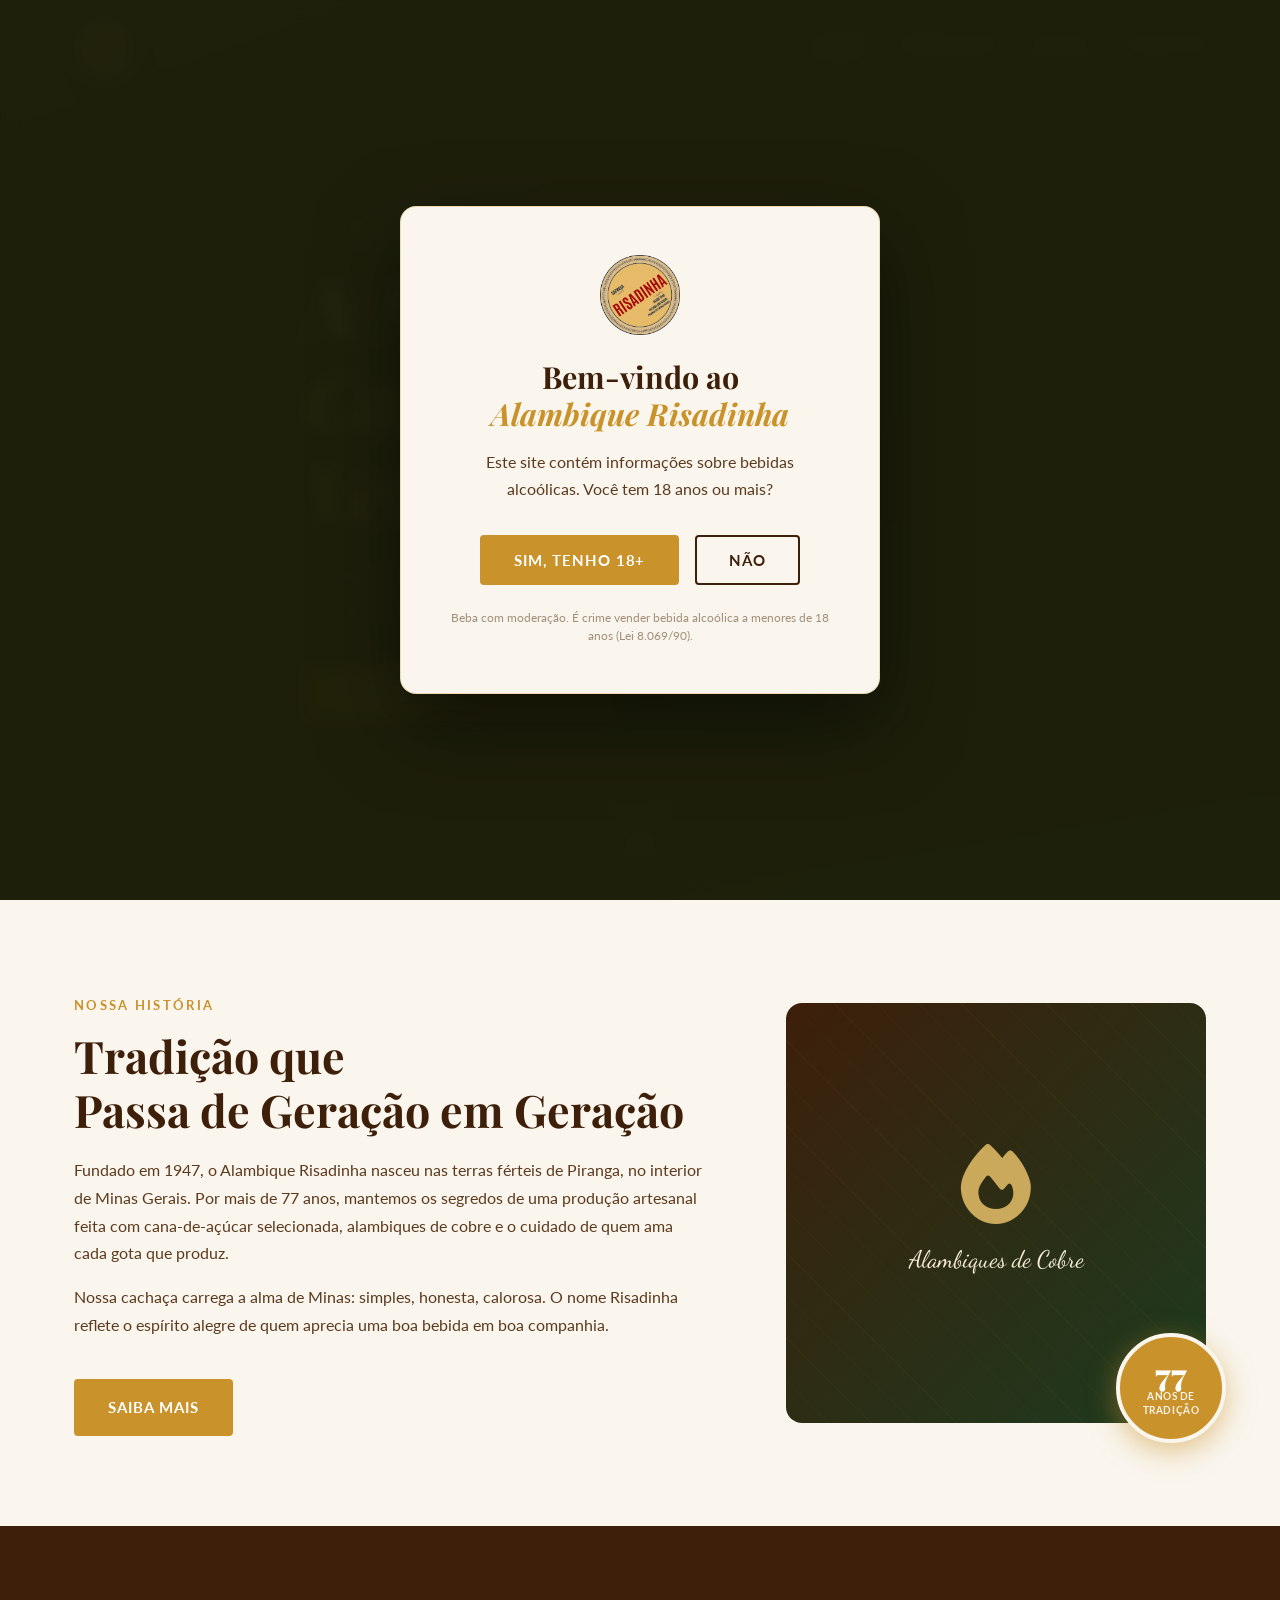
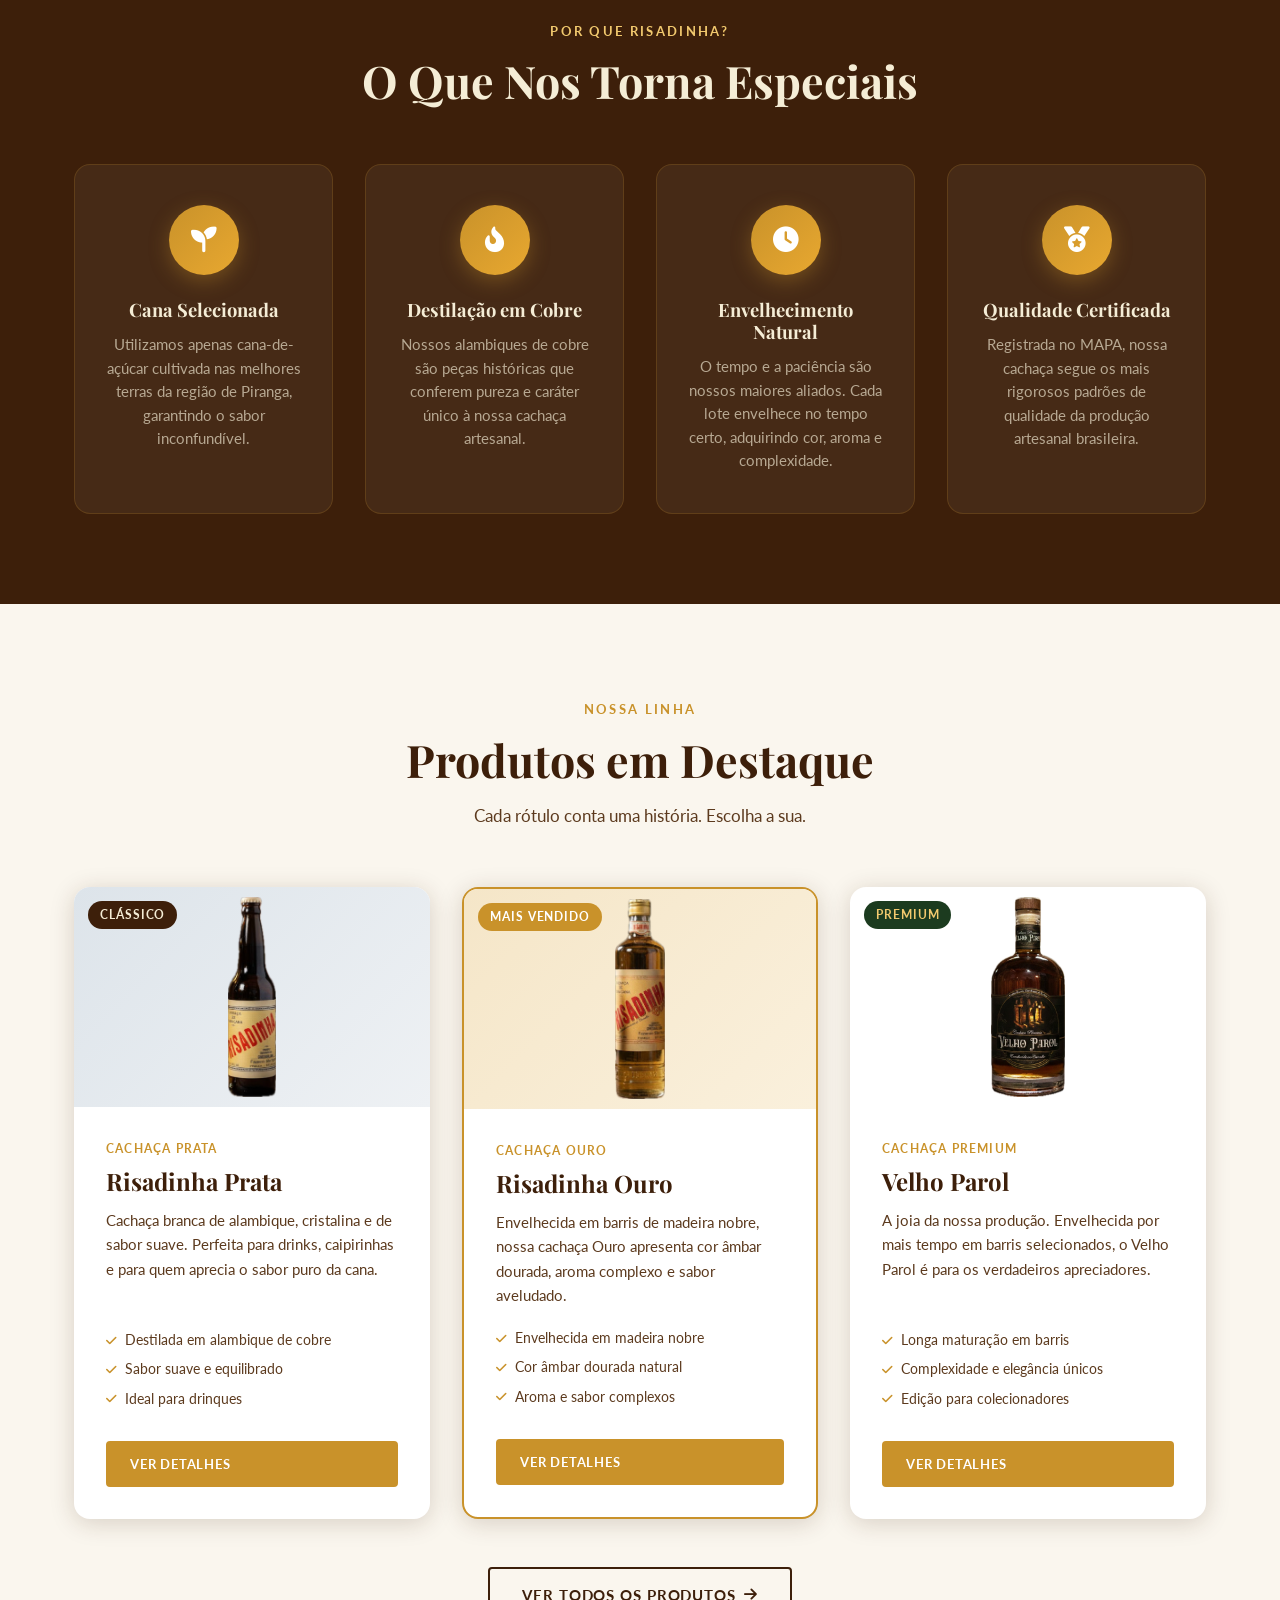
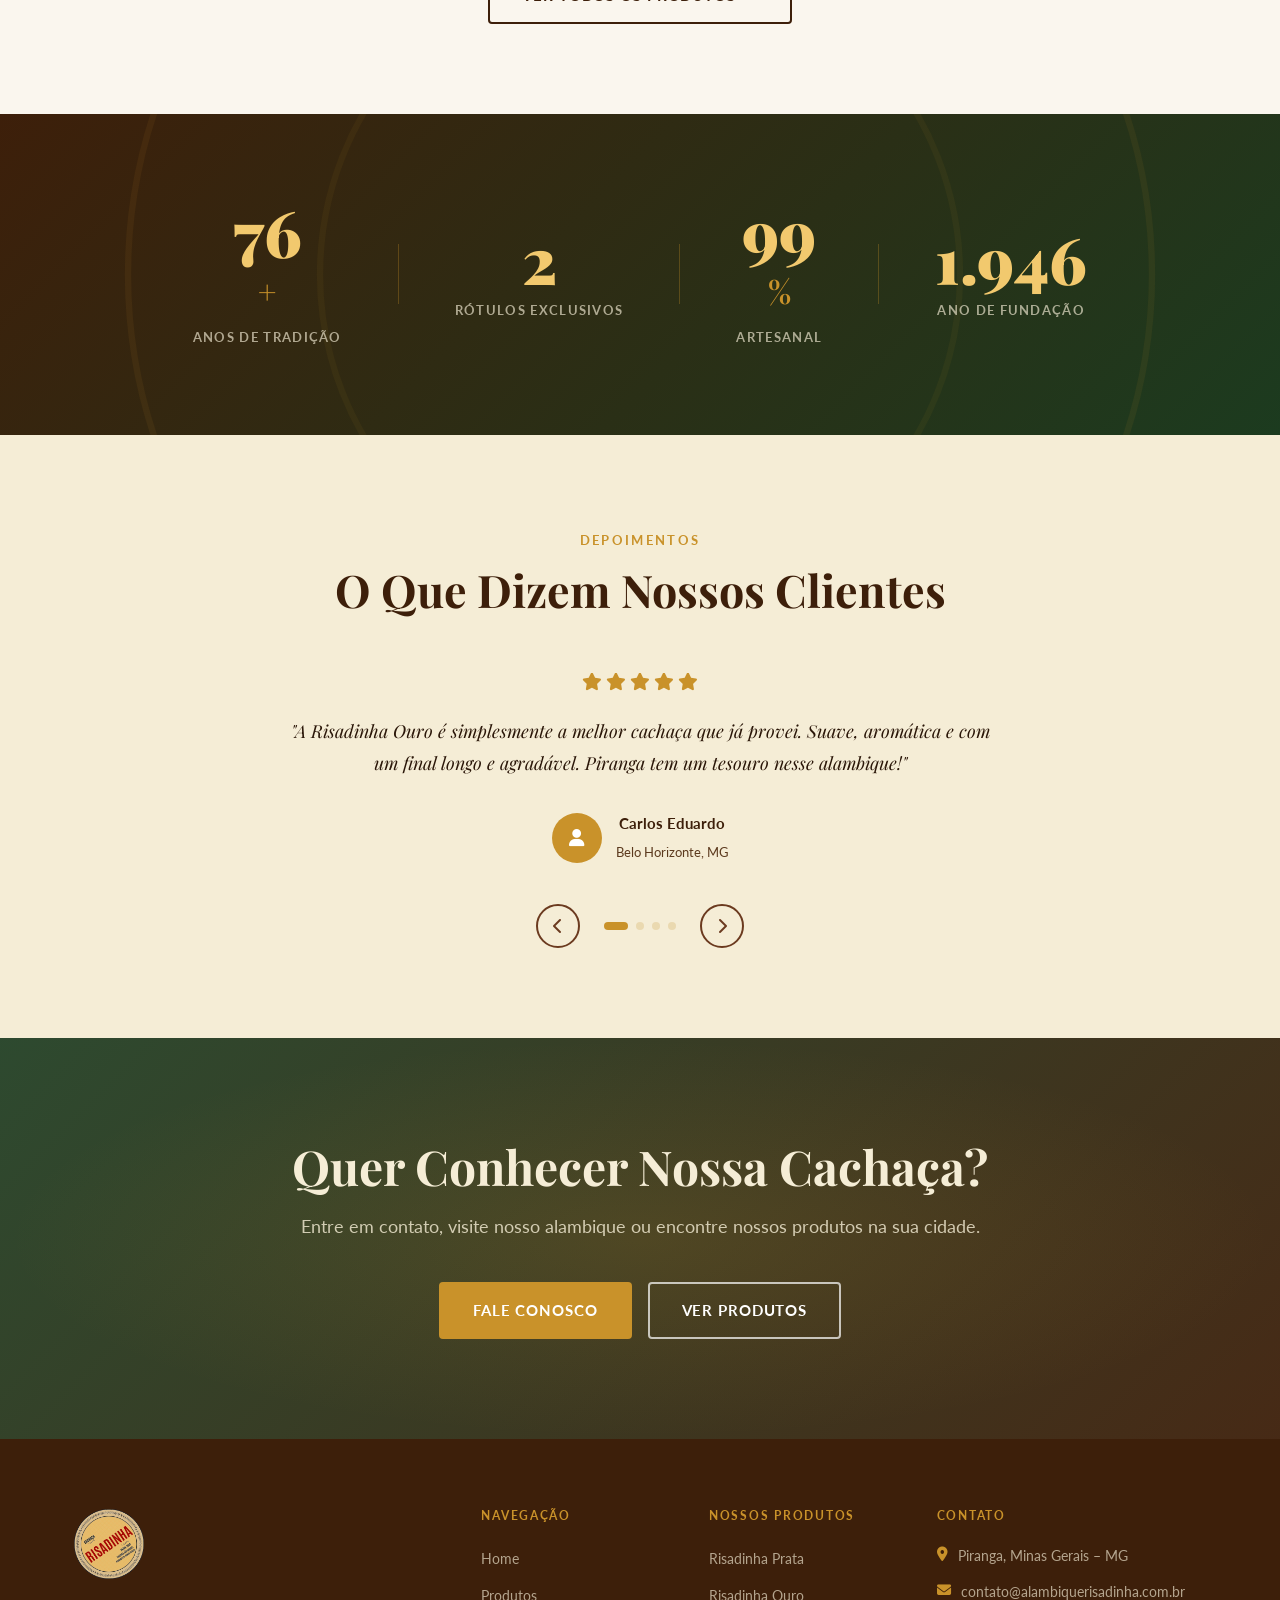
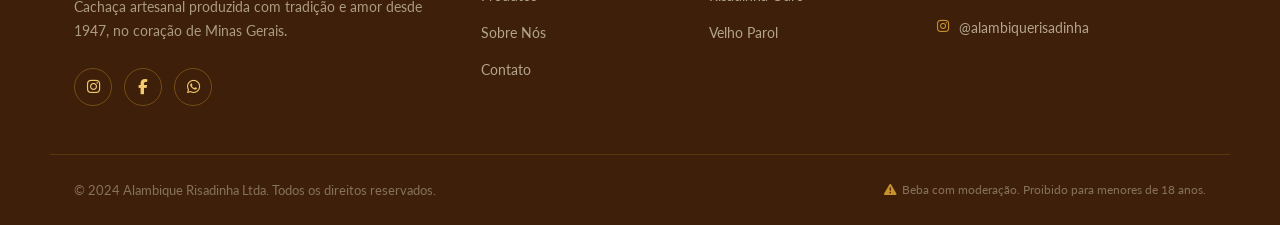
==== commit e91e13b2: "feat: adicionando imagens dos produtos e logo" ====
--- a/index.html
+++ b/index.html
@@ -17,7 +17,7 @@
   <header class="navbar" id="navbar">
     <div class="container nav-container">
       <a href="index.html" class="nav-logo">
-        <img src="https://www.anpaq.com.br/media/djcatalog2/images/item/2/alambique-risadinha-ltda_f.png" alt="Alambique Risadinha" class="logo-img" onerror="this.style.display='none'; this.nextElementSibling.style.display='block'">
+        <img src="img/logo.png" alt="Alambique Risadinha" class="logo-img" onerror="this.style.display='none'; this.nextElementSibling.style.display='block'">
         <span class="logo-text-fallback" style="display:none">Alambique<br><em>Risadinha</em></span>
       </a>
       <nav class="nav-links" id="navLinks">
@@ -122,7 +122,10 @@
 
         <div class="product-card" data-aos="fade-up">
           <div class="product-img-wrap">
-            <div class="product-icon prata"><i class="fas fa-wine-bottle"></i></div>
+            <div class="product-icon prata">
+              <!-- <i class="fas fa-wine-bottle"></i> -->
+              <img src="img/products/risadinha-prata.png" height="200" alt="Risadinha Prata" class="product-img" onerror="this.style.display='none'">
+            </div>
             <div class="product-badge-tag">Clássico</div>
           </div>
           <div class="product-info">
@@ -140,7 +143,10 @@
 
         <div class="product-card featured" data-aos="fade-up" data-delay="100">
           <div class="product-img-wrap">
-            <div class="product-icon ouro"><i class="fas fa-wine-bottle"></i></div>
+            <div class="product-icon ouro">
+              <!-- <i class="fas fa-wine-bottle"></i> -->
+              <img src="img/products/risadinha-ouro.png" height="200" alt="Risadinha Ouro" class="product-img" onerror="this.style.display='none'">
+            </div>
             <div class="product-badge-tag destaque">Mais Vendido</div>
           </div>
           <div class="product-info">
@@ -158,7 +164,10 @@
 
         <div class="product-card" data-aos="fade-up" data-delay="200">
           <div class="product-img-wrap">
-            <div class="product-icon Parol"><i class="fas fa-wine-bottle"></i></div>
+            <div class="product-icon Parol">
+              <!-- <i class="fas fa-wine-bottle"></i> -->
+              <img src="img/products/velho-parol.png" height="200" alt="Velho Parol" class="product-img" onerror="this.style.display='none'">
+            </div>
             <div class="product-badge-tag premium">Premium</div>
           </div>
           <div class="product-info">
@@ -277,7 +286,7 @@
   <footer class="footer">
     <div class="container footer-grid">
       <div class="footer-brand">
-        <img src="https://www.anpaq.com.br/media/djcatalog2/images/item/2/alambique-risadinha-ltda_f.png" alt="Alambique Risadinha" class="footer-logo" onerror="this.style.display='none'">
+        <img src="img/logo.png" alt="Alambique Risadinha" class="footer-logo" onerror="this.style.display='none'">
         <p>Cachaça artesanal produzida com tradição e amor desde 1947, no coração de Minas Gerais.</p>
         <div class="social-links">
           <a href="https://www.instagram.com/alambiquerisadinha/" target="_blank" rel="noopener" aria-label="Instagram"><i class="fab fa-instagram"></i></a>
@@ -322,7 +331,7 @@
   <!-- Age Gate -->
   <div class="age-gate" id="ageGate">
     <div class="age-gate-box">
-      <img src="https://www.anpaq.com.br/media/djcatalog2/images/item/2/alambique-risadinha-ltda_f.png" alt="Alambique Risadinha" class="age-logo" onerror="this.style.display='none'">
+      <img src="img/logo.png" alt="Alambique Risadinha" class="age-logo" onerror="this.style.display='none'">
       <h2>Bem-vindo ao<br><em>Alambique Risadinha</em></h2>
       <p>Este site contém informações sobre bebidas alcoólicas. Você tem 18 anos ou mais?</p>
       <div class="age-btns">
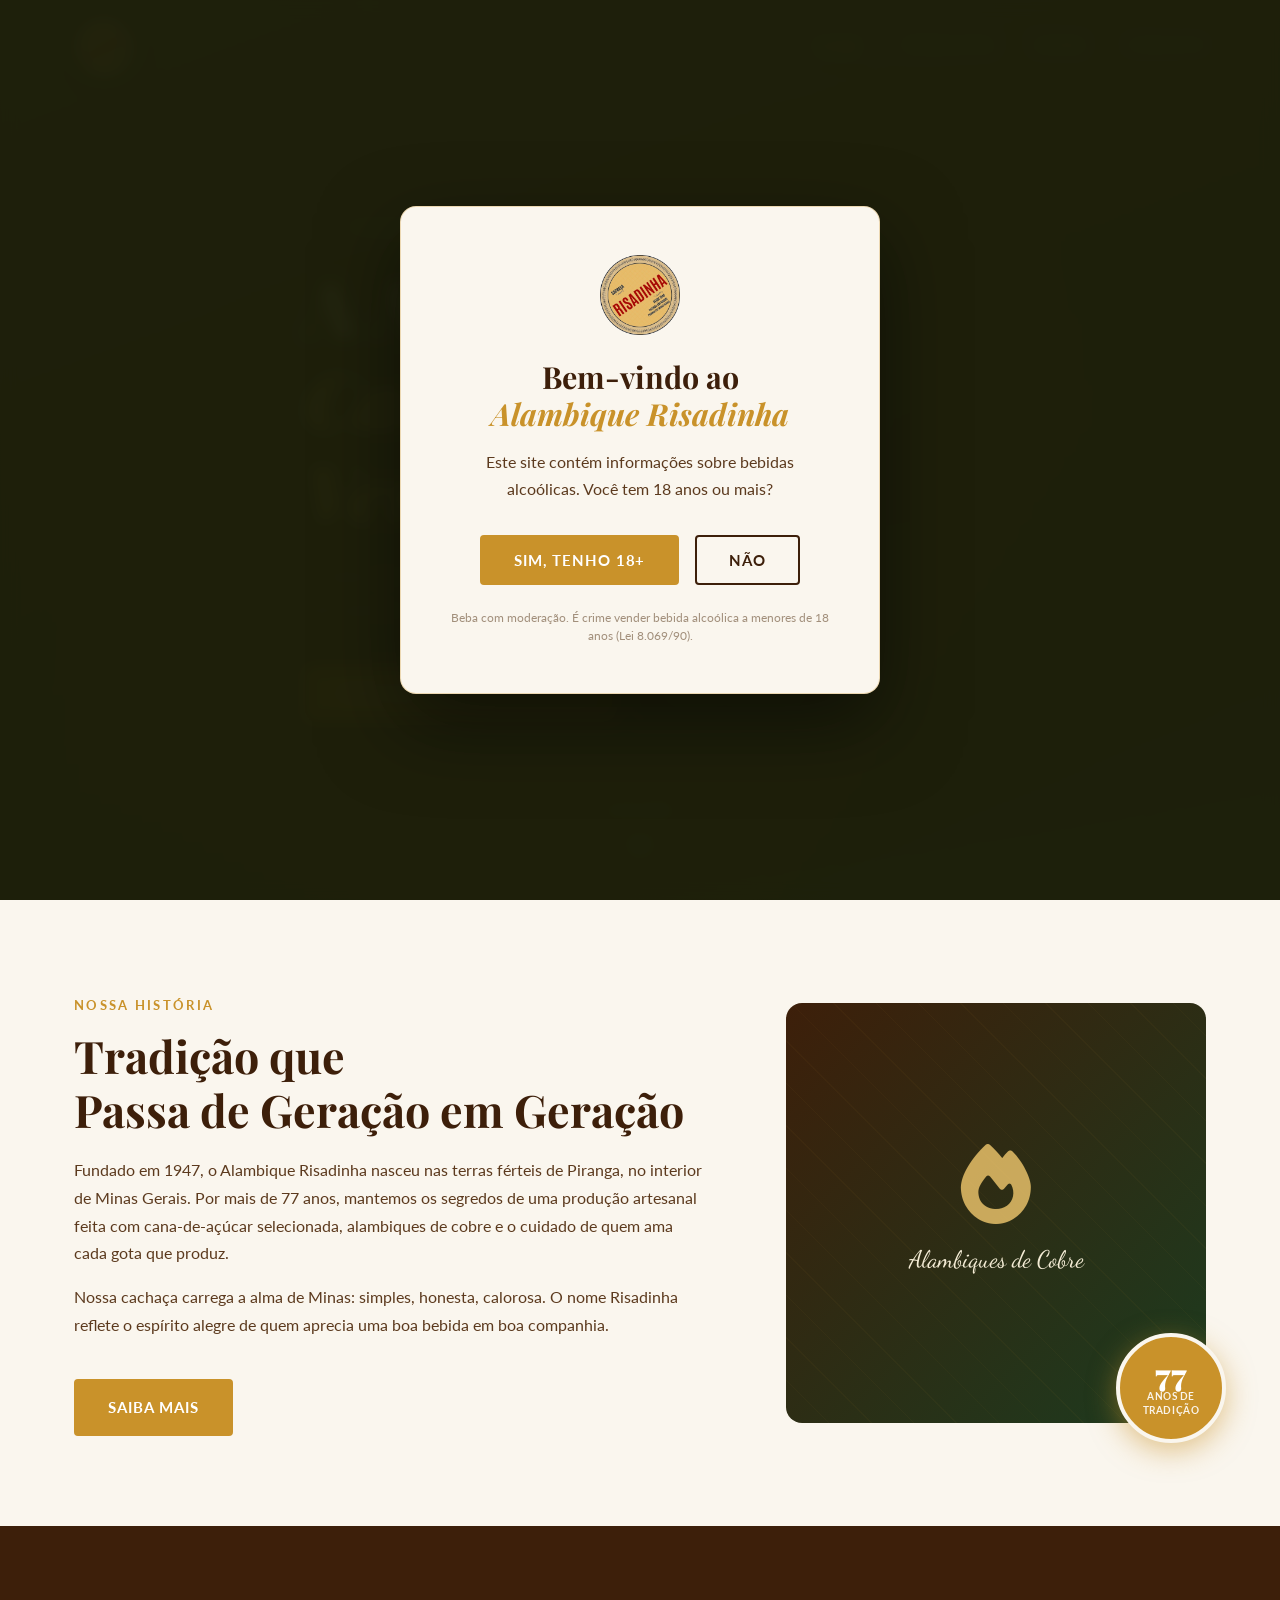
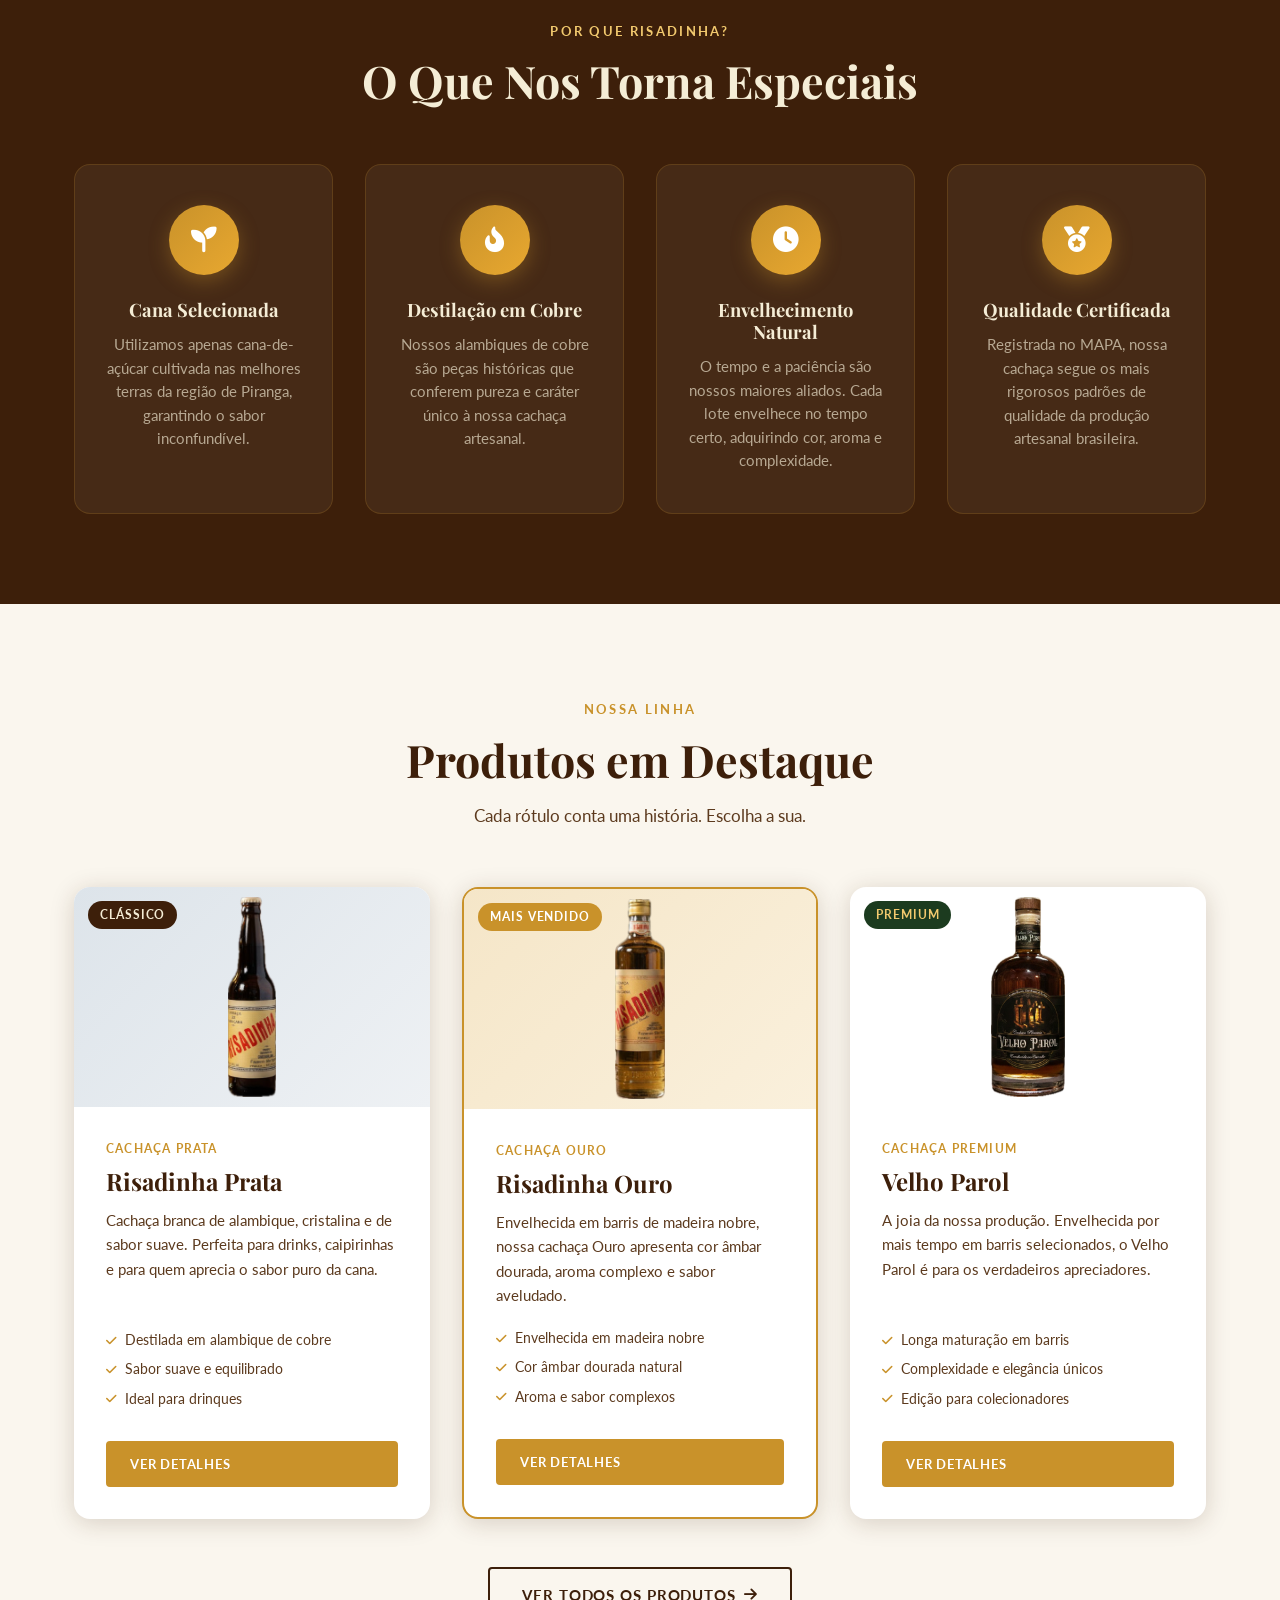
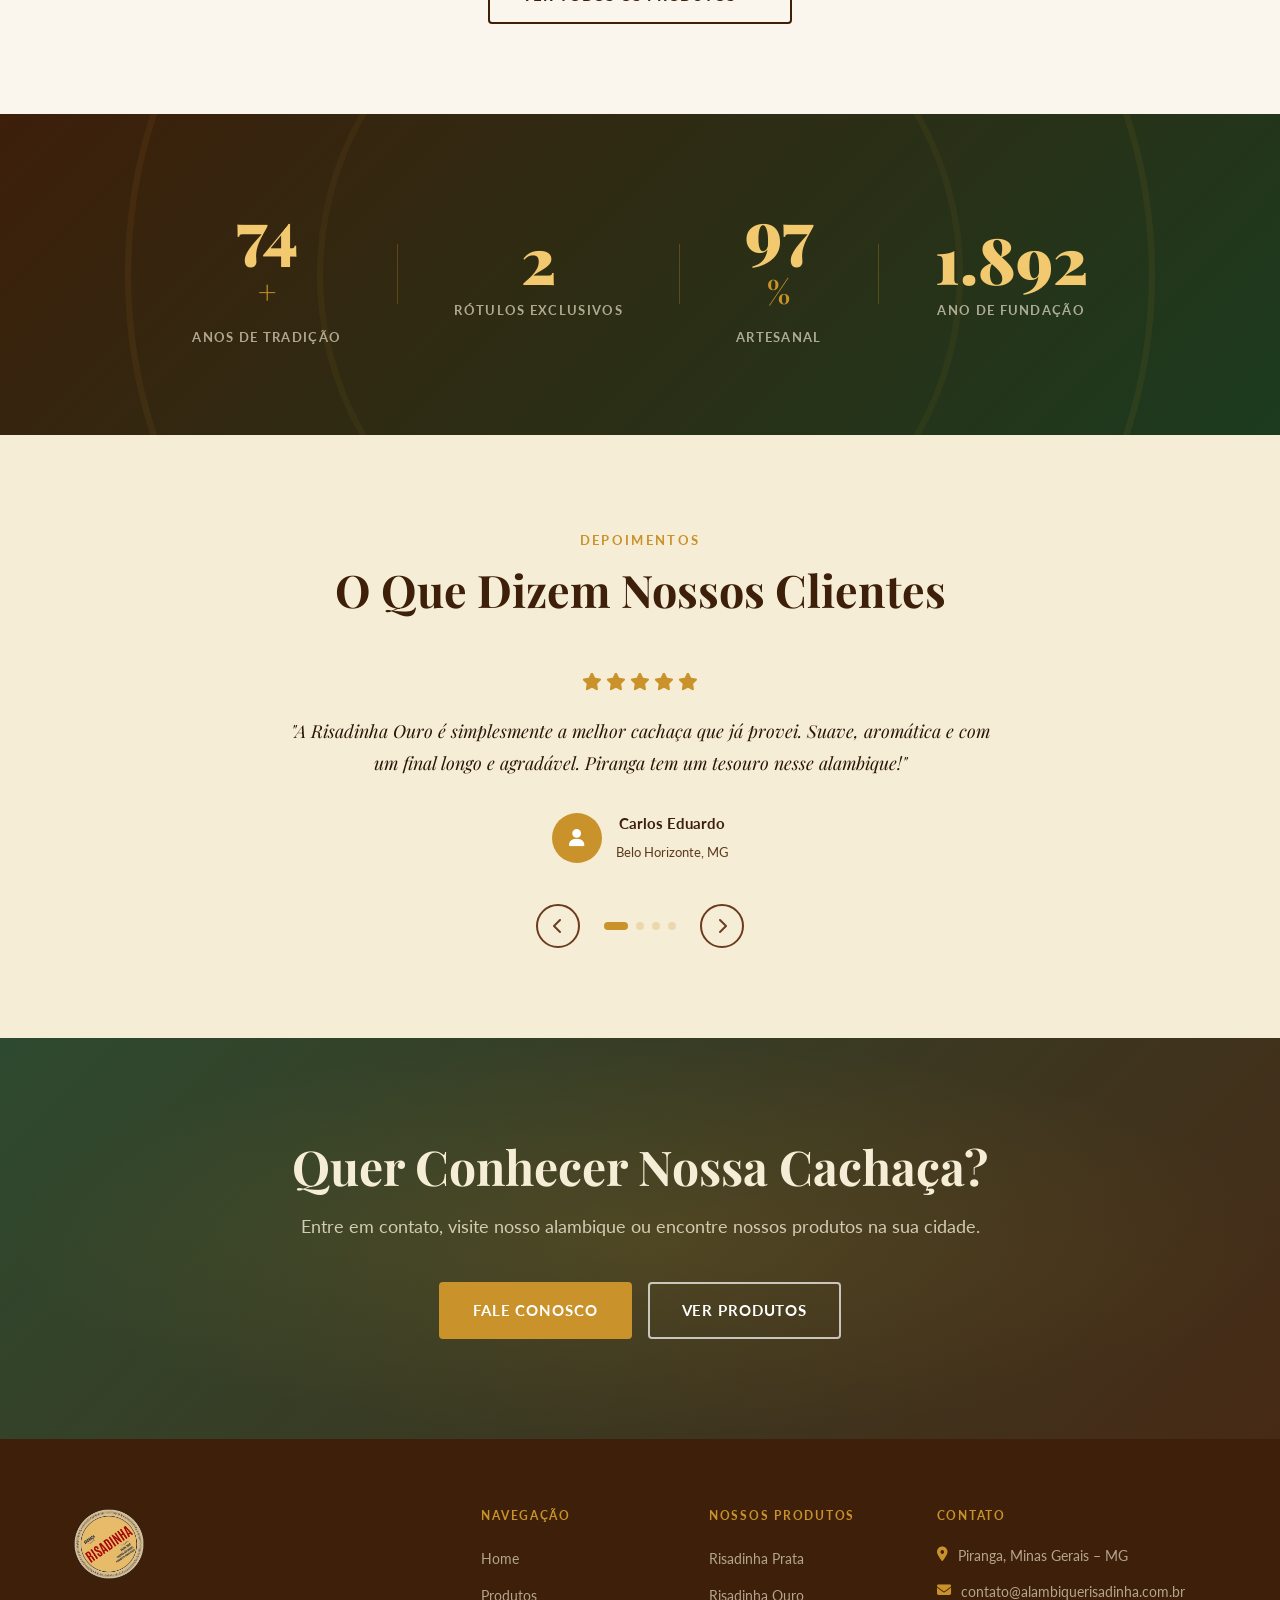
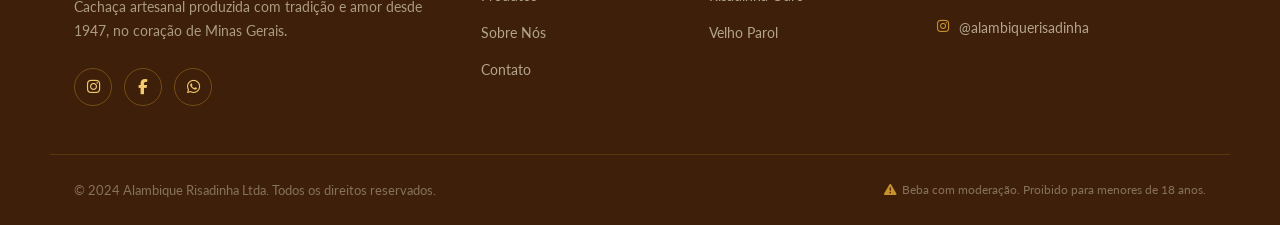
==== commit 11b46fef: "feat: atualizando texto alt do logo para consistencia entre as paginas" ====
--- a/index.html
+++ b/index.html
@@ -17,7 +17,7 @@
   <header class="navbar" id="navbar">
     <div class="container nav-container">
       <a href="index.html" class="nav-logo">
-        <img src="img/logo.png" alt="Alambique Risadinha" class="logo-img" onerror="this.style.display='none'; this.nextElementSibling.style.display='block'">
+        <img src="img/logo.png" alt="Alambique Risadinha Logo" class="logo-img" onerror="this.style.display='none'; this.nextElementSibling.style.display='block'">
         <span class="logo-text-fallback" style="display:none">Alambique<br><em>Risadinha</em></span>
       </a>
       <nav class="nav-links" id="navLinks">
@@ -286,7 +286,7 @@
   <footer class="footer">
     <div class="container footer-grid">
       <div class="footer-brand">
-        <img src="img/logo.png" alt="Alambique Risadinha" class="footer-logo" onerror="this.style.display='none'">
+        <img src="img/logo.png" alt="Alambique Risadinha Logo" class="footer-logo" onerror="this.style.display='none'">
         <p>Cachaça artesanal produzida com tradição e amor desde 1947, no coração de Minas Gerais.</p>
         <div class="social-links">
           <a href="https://www.instagram.com/alambiquerisadinha/" target="_blank" rel="noopener" aria-label="Instagram"><i class="fab fa-instagram"></i></a>
@@ -331,7 +331,7 @@
   <!-- Age Gate -->
   <div class="age-gate" id="ageGate">
     <div class="age-gate-box">
-      <img src="img/logo.png" alt="Alambique Risadinha" class="age-logo" onerror="this.style.display='none'">
+      <img src="img/logo.png" alt="Alambique Risadinha Logo" class="age-logo" onerror="this.style.display='none'">
       <h2>Bem-vindo ao<br><em>Alambique Risadinha</em></h2>
       <p>Este site contém informações sobre bebidas alcoólicas. Você tem 18 anos ou mais?</p>
       <div class="age-btns">
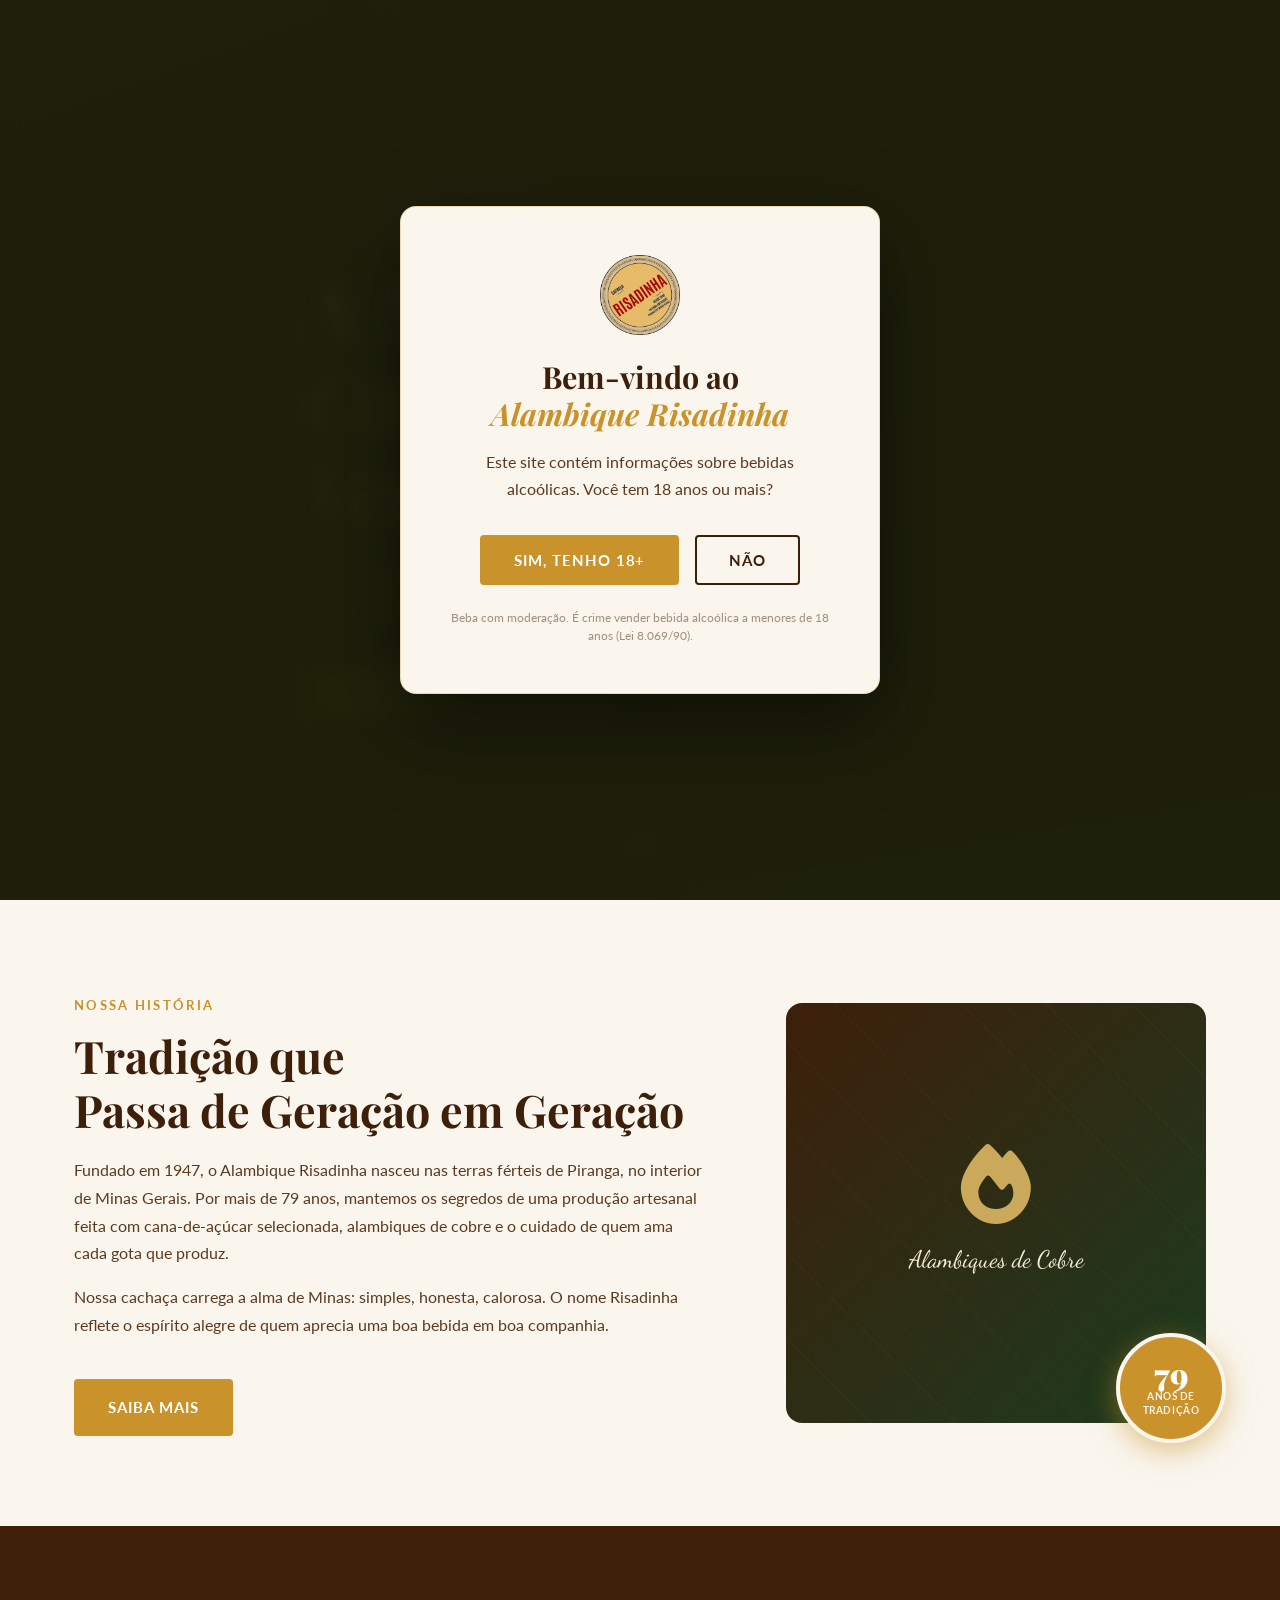
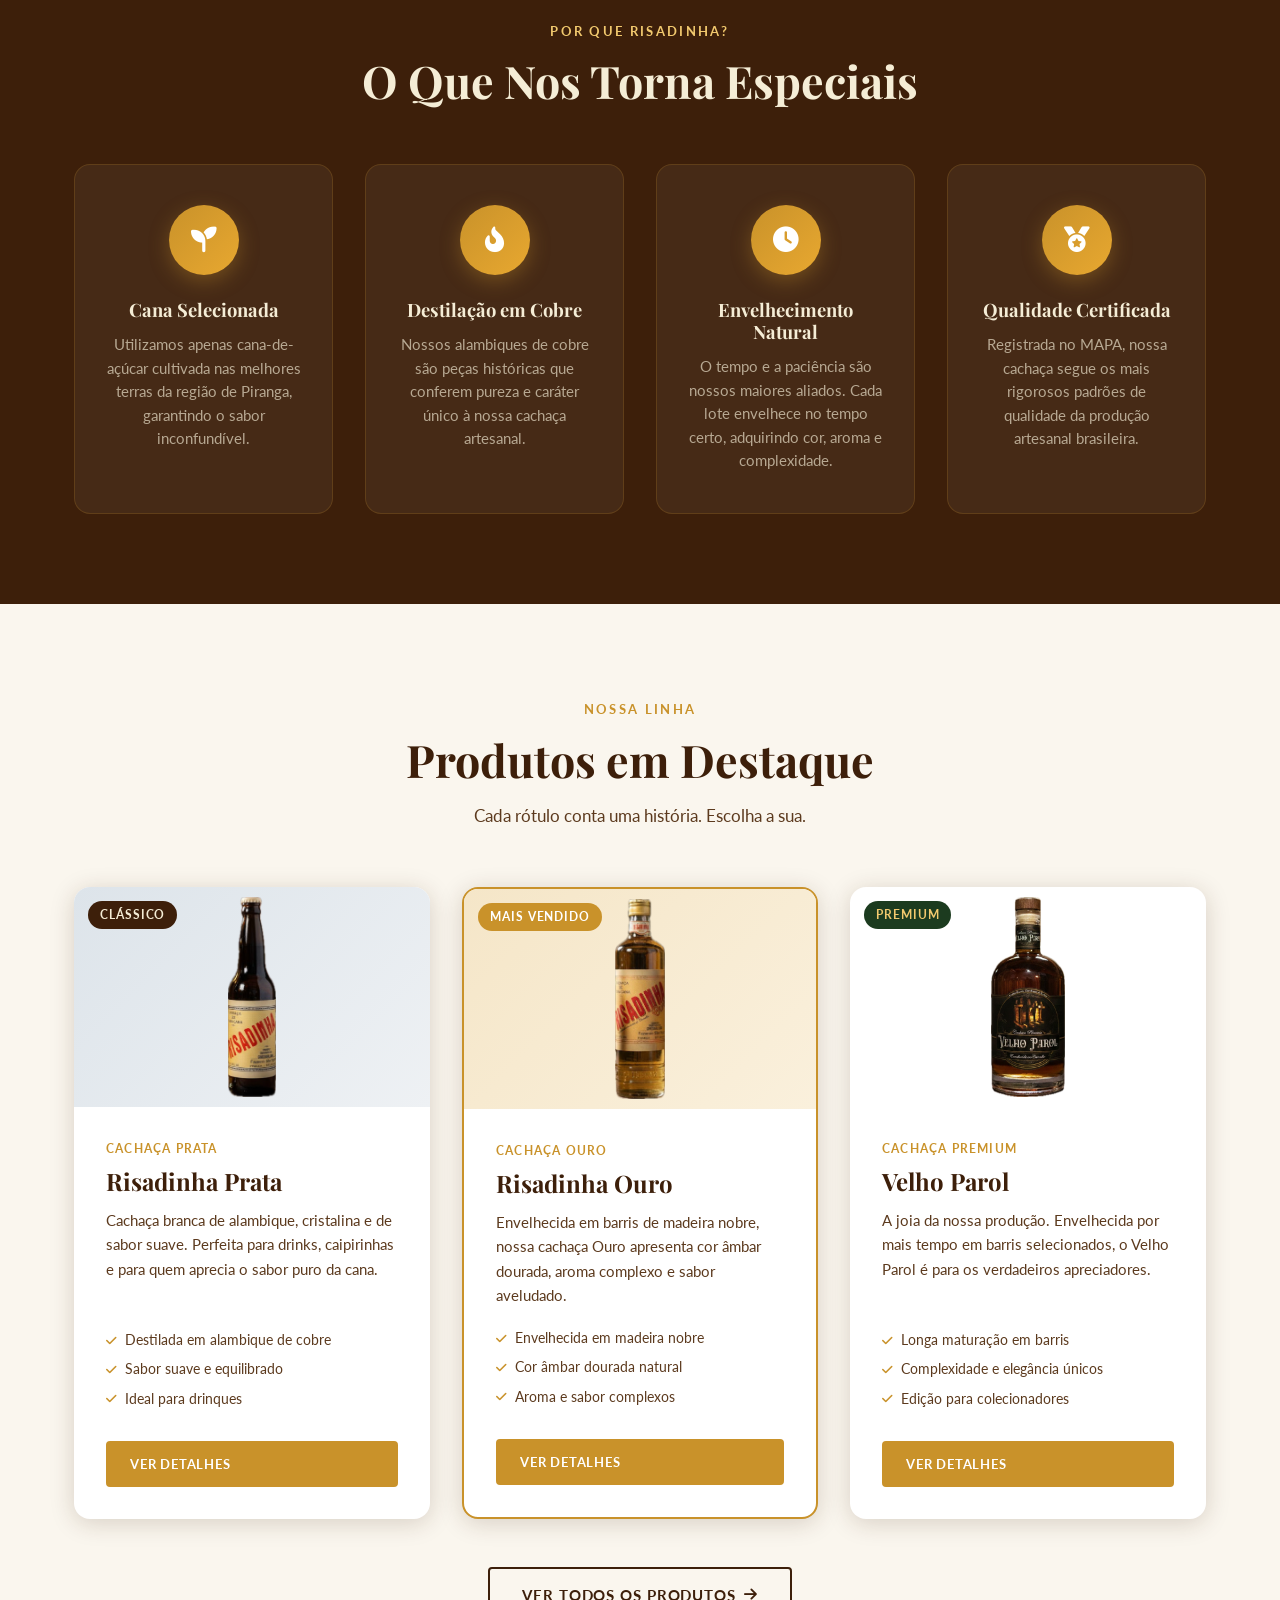
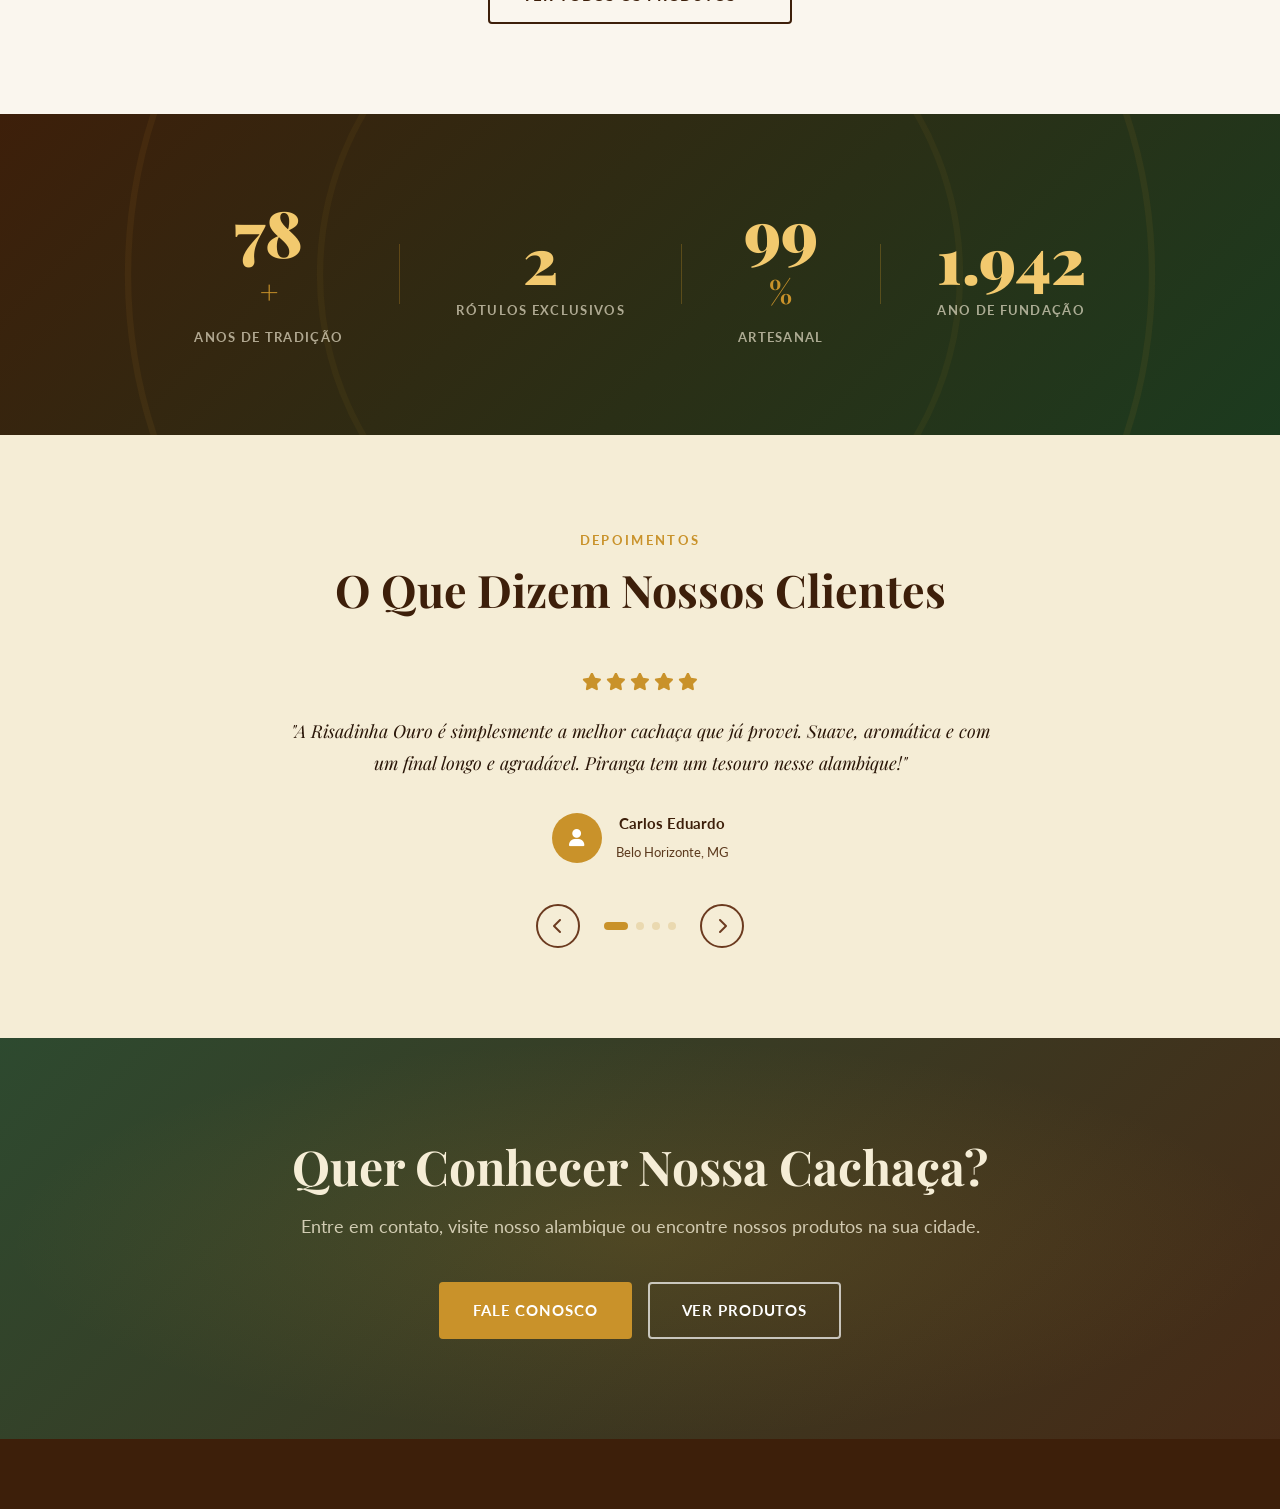
==== commit c41a3d95: "feat: Adicionando manifest do web app e atualizando favicon; refatorando estrutura HTML para cabecal" ====
--- a/index.html
+++ b/index.html
@@ -1,36 +1,30 @@
 <!DOCTYPE html>
 <html lang="pt-BR">
+
 <head>
   <meta charset="UTF-8" />
   <meta name="viewport" content="width=device-width, initial-scale=1.0" />
   <title>Alambique Risadinha – Tradição Mineira desde 1947</title>
-  <meta name="description" content="Cachaça artesanal de alambique com 77 anos de tradição em Piranga, Minas Gerais. Conheça Risadinha Prata, Risadinha Ouro e Velho Parol.">
+  <meta name="description" id="siteDescription"
+    content="Cachaça artesanal de alambique com 0 anos de tradição em Piranga, Minas Gerais. Conheça Risadinha Prata, Risadinha Ouro e Velho Parol.">
   <link rel="stylesheet" href="css/style.css" />
   <link rel="preconnect" href="https://fonts.googleapis.com">
   <link rel="preconnect" href="https://fonts.gstatic.com" crossorigin>
-  <link href="https://fonts.googleapis.com/css2?family=Playfair+Display:ital,wght@0,400;0,600;0,700;0,900;1,400;1,600&family=Lato:wght@300;400;700&family=Dancing+Script:wght@600;700&display=swap" rel="stylesheet">
+  <link
+    href="https://fonts.googleapis.com/css2?family=Playfair+Display:ital,wght@0,400;0,600;0,700;0,900;1,400;1,600&family=Lato:wght@300;400;700&family=Dancing+Script:wght@600;700&display=swap"
+    rel="stylesheet">
   <link rel="stylesheet" href="https://cdn.jsdelivr.net/npm/@fortawesome/fontawesome-free@6.4.0/css/all.min.css">
+  <link rel="icon" type="image/png" href="img/favicon/favicon-96x96.png" sizes="96x96" />
+  <link rel="icon" type="image/svg+xml" href="img/favicon/favicon.svg" />
+  <link rel="shortcut icon" href="img/favicon/favicon.ico" />
+  <link rel="apple-touch-icon" sizes="180x180" href="img/favicon/apple-touch-icon.png" />
+  <link rel="manifest" href="img/favicon/site.webmanifest" />
 </head>
+
 <body>
 
   <!-- ===== NAVBAR ===== -->
-  <header class="navbar" id="navbar">
-    <div class="container nav-container">
-      <a href="index.html" class="nav-logo">
-        <img src="img/logo.png" alt="Alambique Risadinha Logo" class="logo-img" onerror="this.style.display='none'; this.nextElementSibling.style.display='block'">
-        <span class="logo-text-fallback" style="display:none">Alambique<br><em>Risadinha</em></span>
-      </a>
-      <nav class="nav-links" id="navLinks">
-        <a href="index.html" class="nav-link active">Home</a>
-        <a href="produtos.html" class="nav-link">Produtos</a>
-        <a href="sobre.html" class="nav-link">Sobre</a>
-        <a href="contato.html" class="nav-link">Contato</a>
-      </nav>
-      <button class="hamburger" id="hamburger" aria-label="Menu">
-        <span></span><span></span><span></span>
-      </button>
-    </div>
-  </header>
+  <header id="header-placeholder" class="navbar"></header>
 
   <!-- ===== HERO ===== -->
   <section class="hero" id="hero">
@@ -39,7 +33,8 @@
     <div class="container hero-content">
       <p class="hero-eyebrow">Piranga · Minas Gerais · Desde 1947</p>
       <h1 class="hero-title">A Alegria da<br><em>Cachaça Verdadeira</em></h1>
-      <p class="hero-subtitle">77 anos de tradição artesanal, destilada no coração de Minas Gerais com paixão e respeito pela terra.</p>
+      <p class="hero-subtitle"><span id="heroYearsText" class="year-count">0</span> anos de tradição artesanal, destilada no coração de Minas Gerais com paixão e respeito
+        pela terra.</p>
       <div class="hero-btns">
         <a href="produtos.html" class="btn btn-primary">Conheça Nossos Produtos</a>
         <a href="sobre.html" class="btn btn-outline">Nossa História</a>
@@ -57,8 +52,11 @@
       <div class="about-strip-text">
         <span class="section-eyebrow">Nossa História</span>
         <h2 class="section-title">Tradição que<br>Passa de Geração em Geração</h2>
-        <p>Fundado em 1947, o Alambique Risadinha nasceu nas terras férteis de Piranga, no interior de Minas Gerais. Por mais de 77 anos, mantemos os segredos de uma produção artesanal feita com cana-de-açúcar selecionada, alambiques de cobre e o cuidado de quem ama cada gota que produz.</p>
-        <p>Nossa cachaça carrega a alma de Minas: simples, honesta, calorosa. O nome Risadinha reflete o espírito alegre de quem aprecia uma boa bebida em boa companhia.</p>
+        <p>Fundado em 1947, o Alambique Risadinha nasceu nas terras férteis de Piranga, no interior de Minas Gerais. Por
+          mais de <span class="year-count">0</span> anos, mantemos os segredos de uma produção artesanal feita com cana-de-açúcar selecionada,
+          alambiques de cobre e o cuidado de quem ama cada gota que produz.</p>
+        <p>Nossa cachaça carrega a alma de Minas: simples, honesta, calorosa. O nome Risadinha reflete o espírito alegre
+          de quem aprecia uma boa bebida em boa companhia.</p>
         <a href="sobre.html" class="btn btn-primary" style="margin-top:1.5rem">Saiba Mais</a>
       </div>
       <div class="about-strip-img">
@@ -70,7 +68,7 @@
             </div>
           </div>
           <div class="about-badge">
-            <span class="badge-number">77</span>
+            <span class="badge-number year-count" id="yearsExperience">0</span>
             <span class="badge-text">Anos de<br>Tradição</span>
           </div>
         </div>
@@ -89,22 +87,26 @@
         <div class="feature-card" data-aos="fade-up" data-delay="0">
           <div class="feature-icon"><i class="fas fa-seedling"></i></div>
           <h3>Cana Selecionada</h3>
-          <p>Utilizamos apenas cana-de-açúcar cultivada nas melhores terras da região de Piranga, garantindo o sabor inconfundível.</p>
+          <p>Utilizamos apenas cana-de-açúcar cultivada nas melhores terras da região de Piranga, garantindo o sabor
+            inconfundível.</p>
         </div>
         <div class="feature-card" data-aos="fade-up" data-delay="100">
           <div class="feature-icon"><i class="fas fa-fire-alt"></i></div>
           <h3>Destilação em Cobre</h3>
-          <p>Nossos alambiques de cobre são peças históricas que conferem pureza e caráter único à nossa cachaça artesanal.</p>
+          <p>Nossos alambiques de cobre são peças históricas que conferem pureza e caráter único à nossa cachaça
+            artesanal.</p>
         </div>
         <div class="feature-card" data-aos="fade-up" data-delay="200">
           <div class="feature-icon"><i class="fas fa-clock"></i></div>
           <h3>Envelhecimento Natural</h3>
-          <p>O tempo e a paciência são nossos maiores aliados. Cada lote envelhece no tempo certo, adquirindo cor, aroma e complexidade.</p>
+          <p>O tempo e a paciência são nossos maiores aliados. Cada lote envelhece no tempo certo, adquirindo cor, aroma
+            e complexidade.</p>
         </div>
         <div class="feature-card" data-aos="fade-up" data-delay="300">
           <div class="feature-icon"><i class="fas fa-medal"></i></div>
           <h3>Qualidade Certificada</h3>
-          <p>Registrada no MAPA, nossa cachaça segue os mais rigorosos padrões de qualidade da produção artesanal brasileira.</p>
+          <p>Registrada no MAPA, nossa cachaça segue os mais rigorosos padrões de qualidade da produção artesanal
+            brasileira.</p>
         </div>
       </div>
     </div>
@@ -124,14 +126,16 @@
           <div class="product-img-wrap">
             <div class="product-icon prata">
               <!-- <i class="fas fa-wine-bottle"></i> -->
-              <img src="img/products/risadinha-prata.png" height="200" alt="Risadinha Prata" class="product-img" onerror="this.style.display='none'">
+              <img src="img/products/risadinha-prata.png" height="200" alt="Risadinha Prata" class="product-img"
+                onerror="this.style.display='none'">
             </div>
             <div class="product-badge-tag">Clássico</div>
           </div>
           <div class="product-info">
             <span class="product-tag">Cachaça Prata</span>
             <h3>Risadinha Prata</h3>
-            <p>Cachaça branca de alambique, cristalina e de sabor suave. Perfeita para drinks, caipirinhas e para quem aprecia o sabor puro da cana.</p>
+            <p>Cachaça branca de alambique, cristalina e de sabor suave. Perfeita para drinks, caipirinhas e para quem
+              aprecia o sabor puro da cana.</p>
             <ul class="product-specs">
               <li><i class="fas fa-check"></i> Destilada em alambique de cobre</li>
               <li><i class="fas fa-check"></i> Sabor suave e equilibrado</li>
@@ -145,14 +149,16 @@
           <div class="product-img-wrap">
             <div class="product-icon ouro">
               <!-- <i class="fas fa-wine-bottle"></i> -->
-              <img src="img/products/risadinha-ouro.png" height="200" alt="Risadinha Ouro" class="product-img" onerror="this.style.display='none'">
+              <img src="img/products/risadinha-ouro.png" height="200" alt="Risadinha Ouro" class="product-img"
+                onerror="this.style.display='none'">
             </div>
             <div class="product-badge-tag destaque">Mais Vendido</div>
           </div>
           <div class="product-info">
             <span class="product-tag">Cachaça Ouro</span>
             <h3>Risadinha Ouro</h3>
-            <p>Envelhecida em barris de madeira nobre, nossa cachaça Ouro apresenta cor âmbar dourada, aroma complexo e sabor aveludado.</p>
+            <p>Envelhecida em barris de madeira nobre, nossa cachaça Ouro apresenta cor âmbar dourada, aroma complexo e
+              sabor aveludado.</p>
             <ul class="product-specs">
               <li><i class="fas fa-check"></i> Envelhecida em madeira nobre</li>
               <li><i class="fas fa-check"></i> Cor âmbar dourada natural</li>
@@ -166,14 +172,16 @@
           <div class="product-img-wrap">
             <div class="product-icon Parol">
               <!-- <i class="fas fa-wine-bottle"></i> -->
-              <img src="img/products/velho-parol.png" height="200" alt="Velho Parol" class="product-img" onerror="this.style.display='none'">
+              <img src="img/products/velho-parol.png" height="200" alt="Velho Parol" class="product-img"
+                onerror="this.style.display='none'">
             </div>
             <div class="product-badge-tag premium">Premium</div>
           </div>
           <div class="product-info">
             <span class="product-tag">Cachaça Premium</span>
             <h3>Velho Parol</h3>
-            <p>A joia da nossa produção. Envelhecida por mais tempo em barris selecionados, o Velho Parol é para os verdadeiros apreciadores.</p>
+            <p>A joia da nossa produção. Envelhecida por mais tempo em barris selecionados, o Velho Parol é para os
+              verdadeiros apreciadores.</p>
             <ul class="product-specs">
               <li><i class="fas fa-check"></i> Longa maturação em barris</li>
               <li><i class="fas fa-check"></i> Complexidade e elegância únicos</li>
@@ -185,7 +193,8 @@
 
       </div>
       <div style="text-align:center; margin-top:3rem">
-        <a href="produtos.html" class="btn btn-outline-dark">Ver Todos os Produtos <i class="fas fa-arrow-right"></i></a>
+        <a href="produtos.html" class="btn btn-outline-dark">Ver Todos os Produtos <i
+            class="fas fa-arrow-right"></i></a>
       </div>
     </div>
   </section>
@@ -194,7 +203,7 @@
   <section class="stats-section">
     <div class="stats-bg"></div>
     <div class="container stats-inner">
-      <div class="stat-item" data-target="77">
+      <div class="stat-item" data-target="0" id="yearsStatItem">
         <span class="stat-number" id="stat1">0</span>
         <span class="stat-plus">+</span>
         <span class="stat-label">Anos de Tradição</span>
@@ -228,32 +237,40 @@
       <div class="testimonials-slider" id="testimonialsSlider">
         <div class="testimonial-track" id="testimonialTrack">
           <div class="testimonial-card">
-            <div class="stars"><i class="fas fa-star"></i><i class="fas fa-star"></i><i class="fas fa-star"></i><i class="fas fa-star"></i><i class="fas fa-star"></i></div>
-            <p>"A Risadinha Ouro é simplesmente a melhor cachaça que já provei. Suave, aromática e com um final longo e agradável. Piranga tem um tesouro nesse alambique!"</p>
+            <div class="stars"><i class="fas fa-star"></i><i class="fas fa-star"></i><i class="fas fa-star"></i><i
+                class="fas fa-star"></i><i class="fas fa-star"></i></div>
+            <p>"A Risadinha Ouro é simplesmente a melhor cachaça que já provei. Suave, aromática e com um final longo e
+              agradável. Piranga tem um tesouro nesse alambique!"</p>
             <div class="testimonial-author">
               <div class="author-avatar"><i class="fas fa-user"></i></div>
               <div><strong>Carlos Eduardo</strong><span>Belo Horizonte, MG</span></div>
             </div>
           </div>
           <div class="testimonial-card">
-            <div class="stars"><i class="fas fa-star"></i><i class="fas fa-star"></i><i class="fas fa-star"></i><i class="fas fa-star"></i><i class="fas fa-star"></i></div>
-            <p>"Conheço o Alambique Risadinha há anos. O Velho Parol é um produto excepcional, digno dos melhores destilados do mundo. Tradição mineira em cada gota."</p>
+            <div class="stars"><i class="fas fa-star"></i><i class="fas fa-star"></i><i class="fas fa-star"></i><i
+                class="fas fa-star"></i><i class="fas fa-star"></i></div>
+            <p>"Conheço o Alambique Risadinha há anos. O Velho Parol é um produto excepcional, digno dos melhores
+              destilados do mundo. Tradição mineira em cada gota."</p>
             <div class="testimonial-author">
               <div class="author-avatar"><i class="fas fa-user"></i></div>
               <div><strong>Ana Paula Ferreira</strong><span>São Paulo, SP</span></div>
             </div>
           </div>
           <div class="testimonial-card">
-            <div class="stars"><i class="fas fa-star"></i><i class="fas fa-star"></i><i class="fas fa-star"></i><i class="fas fa-star"></i><i class="fas fa-star"></i></div>
-            <p>"Visitei o alambique em Piranga e fiquei encantado. A produção artesanal, o cuidado com cada detalhe e a hospitalidade mineira tornam tudo ainda mais especial."</p>
+            <div class="stars"><i class="fas fa-star"></i><i class="fas fa-star"></i><i class="fas fa-star"></i><i
+                class="fas fa-star"></i><i class="fas fa-star"></i></div>
+            <p>"Visitei o alambique em Piranga e fiquei encantado. A produção artesanal, o cuidado com cada detalhe e a
+              hospitalidade mineira tornam tudo ainda mais especial."</p>
             <div class="testimonial-author">
               <div class="author-avatar"><i class="fas fa-user"></i></div>
               <div><strong>Roberto Souza</strong><span>Rio de Janeiro, RJ</span></div>
             </div>
           </div>
           <div class="testimonial-card">
-            <div class="stars"><i class="fas fa-star"></i><i class="fas fa-star"></i><i class="fas fa-star"></i><i class="fas fa-star"></i><i class="fas fa-star-half-alt"></i></div>
-            <p>"A Risadinha Prata faz a melhor caipirinha que você vai tomar na vida. Leveza e sabor da cana fresca em cada sip. Produto de qualidade excepcional!"</p>
+            <div class="stars"><i class="fas fa-star"></i><i class="fas fa-star"></i><i class="fas fa-star"></i><i
+                class="fas fa-star"></i><i class="fas fa-star-half-alt"></i></div>
+            <p>"A Risadinha Prata faz a melhor caipirinha que você vai tomar na vida. Leveza e sabor da cana fresca em
+              cada sip. Produto de qualidade excepcional!"</p>
             <div class="testimonial-author">
               <div class="author-avatar"><i class="fas fa-user"></i></div>
               <div><strong>Mariana Lima</strong><span>Juiz de Fora, MG</span></div>
@@ -283,50 +300,7 @@
   </section>
 
   <!-- ===== FOOTER ===== -->
-  <footer class="footer">
-    <div class="container footer-grid">
-      <div class="footer-brand">
-        <img src="img/logo.png" alt="Alambique Risadinha Logo" class="footer-logo" onerror="this.style.display='none'">
-        <p>Cachaça artesanal produzida com tradição e amor desde 1947, no coração de Minas Gerais.</p>
-        <div class="social-links">
-          <a href="https://www.instagram.com/alambiquerisadinha/" target="_blank" rel="noopener" aria-label="Instagram"><i class="fab fa-instagram"></i></a>
-          <a href="#" aria-label="Facebook"><i class="fab fa-facebook-f"></i></a>
-          <a href="#" aria-label="WhatsApp"><i class="fab fa-whatsapp"></i></a>
-        </div>
-      </div>
-      <div class="footer-nav">
-        <h4>Navegação</h4>
-        <ul>
-          <li><a href="index.html">Home</a></li>
-          <li><a href="produtos.html">Produtos</a></li>
-          <li><a href="sobre.html">Sobre Nós</a></li>
-          <li><a href="contato.html">Contato</a></li>
-        </ul>
-      </div>
-      <div class="footer-products">
-        <h4>Nossos Produtos</h4>
-        <ul>
-          <li><a href="produtos.html#prata">Risadinha Prata</a></li>
-          <li><a href="produtos.html#ouro">Risadinha Ouro</a></li>
-          <li><a href="produtos.html#Parol">Velho Parol</a></li>
-        </ul>
-      </div>
-      <div class="footer-contact">
-        <h4>Contato</h4>
-        <ul>
-          <li><i class="fas fa-map-marker-alt"></i> Piranga, Minas Gerais – MG</li>
-          <li><i class="fas fa-envelope"></i> contato@alambiquerisadinha.com.br</li>
-          <li><i class="fab fa-instagram"></i> @alambiquerisadinha</li>
-        </ul>
-      </div>
-    </div>
-    <div class="footer-bottom">
-      <div class="container">
-        <p>© 2024 Alambique Risadinha Ltda. Todos os direitos reservados.</p>
-        <p class="footer-warning"><i class="fas fa-exclamation-triangle"></i> Beba com moderação. Proibido para menores de 18 anos.</p>
-      </div>
-    </div>
-  </footer>
+  <footer id="footer-placeholder" class="footer"></footer>
 
   <!-- Age Gate -->
   <div class="age-gate" id="ageGate">
@@ -341,7 +315,11 @@
       <small>Beba com moderação. É crime vender bebida alcoólica a menores de 18 anos (Lei 8.069/90).</small>
     </div>
   </div>
-
+  
+  <script src="components/js/header.js"></script>
+  <script src="components/js/footer.js"></script>
   <script src="js/main.js"></script>
+
 </body>
-</html>
+
+</html>
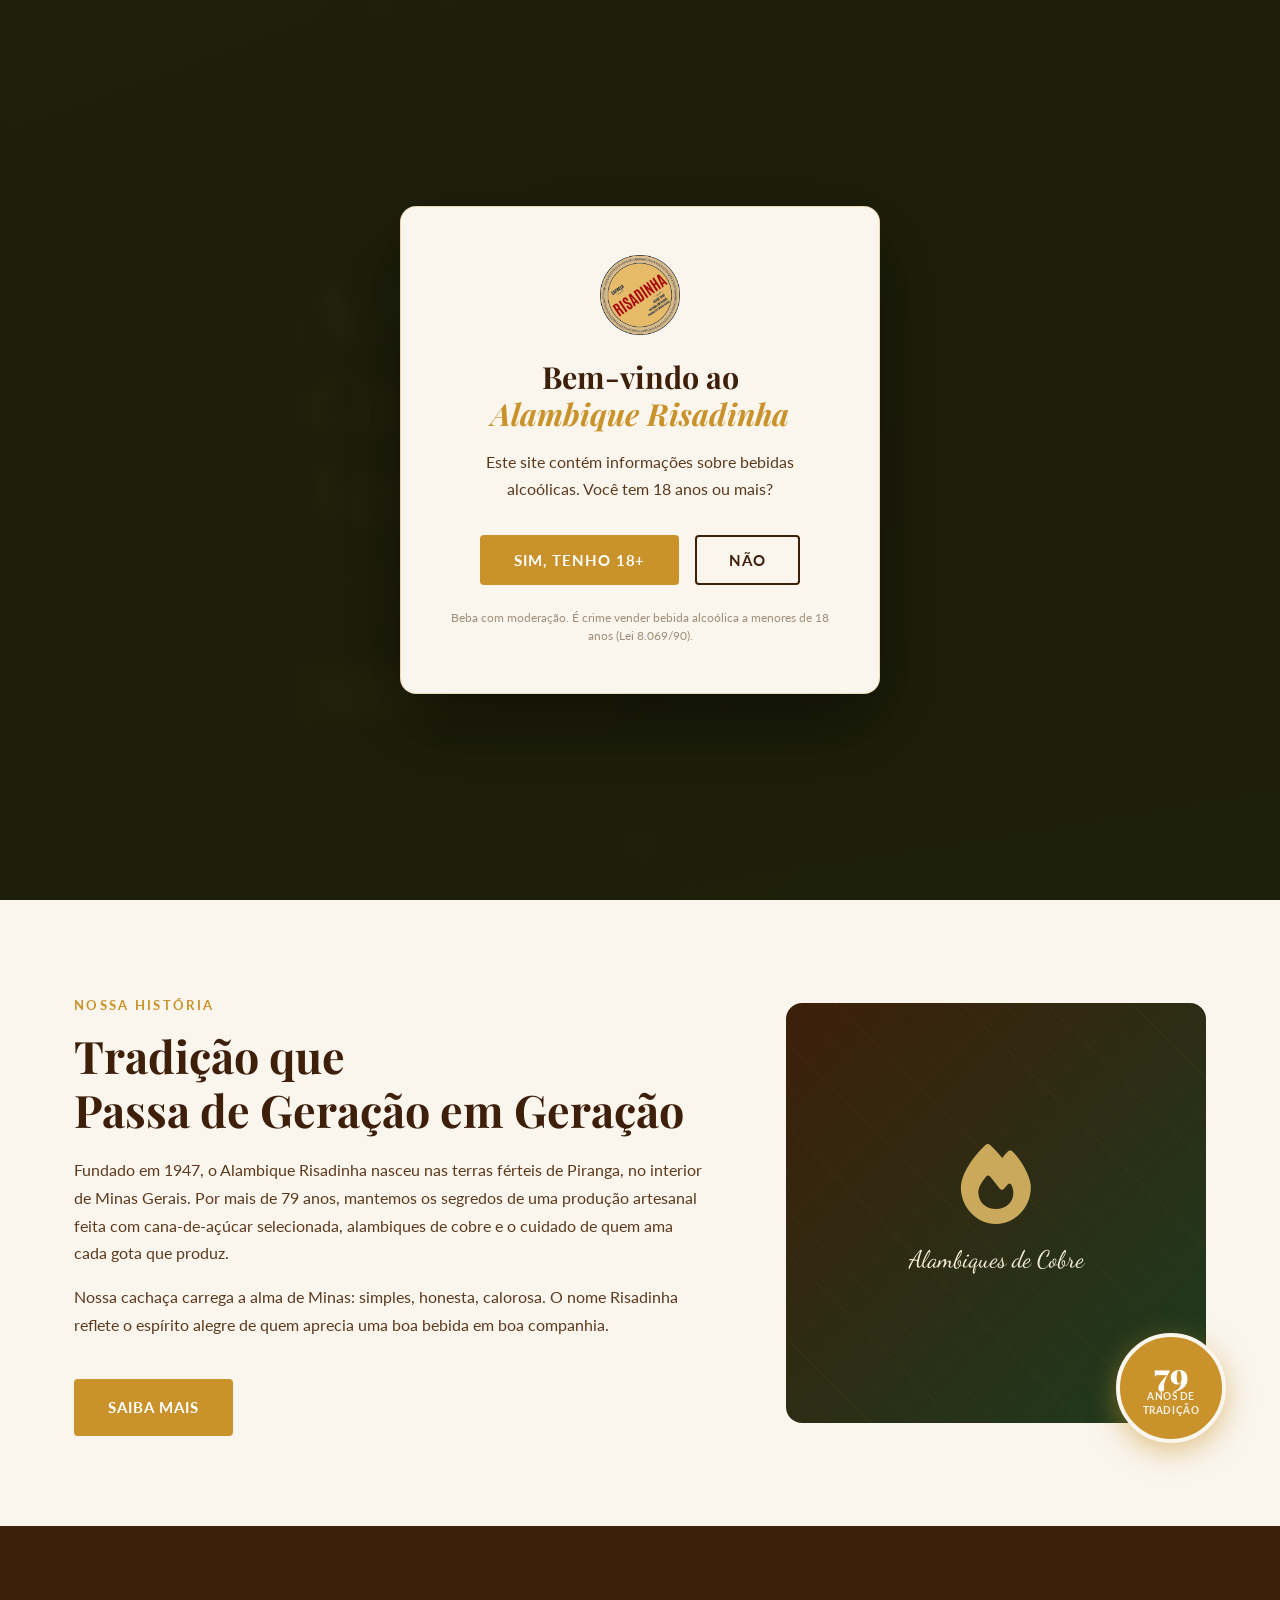
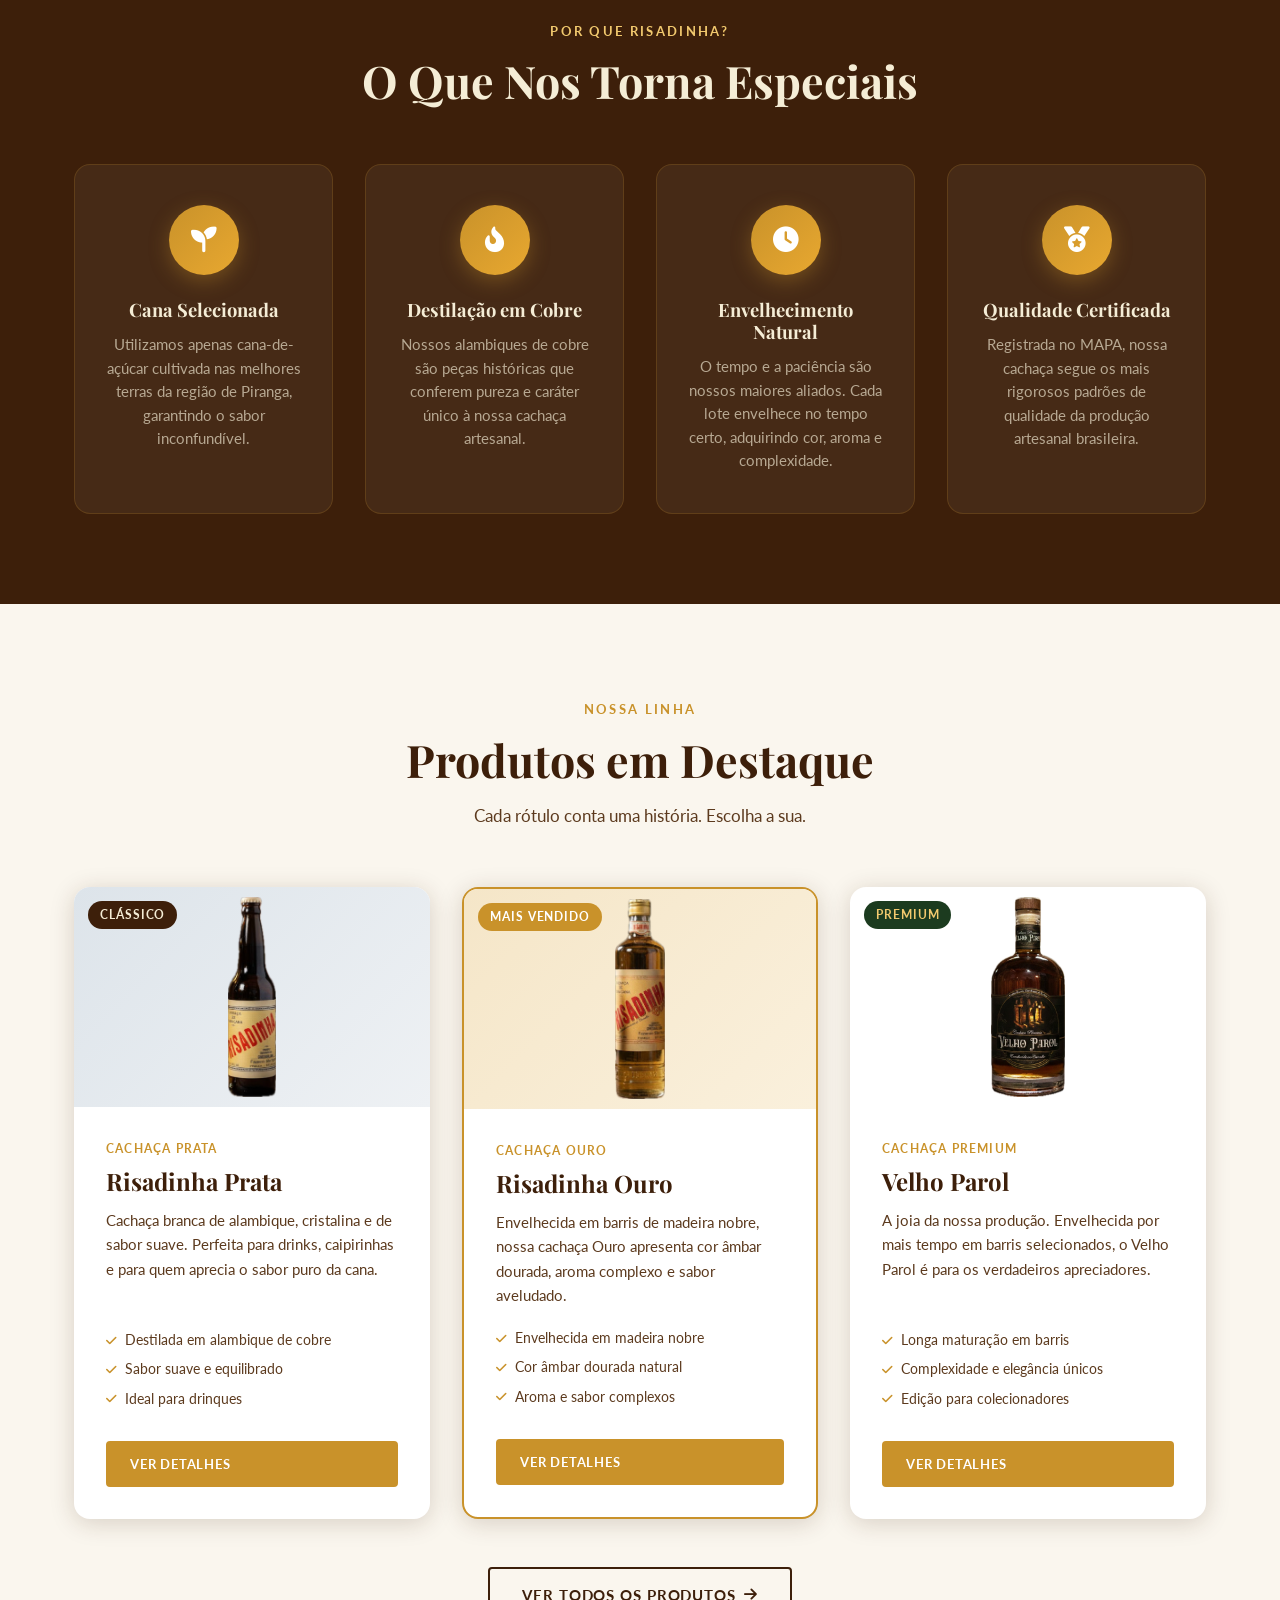
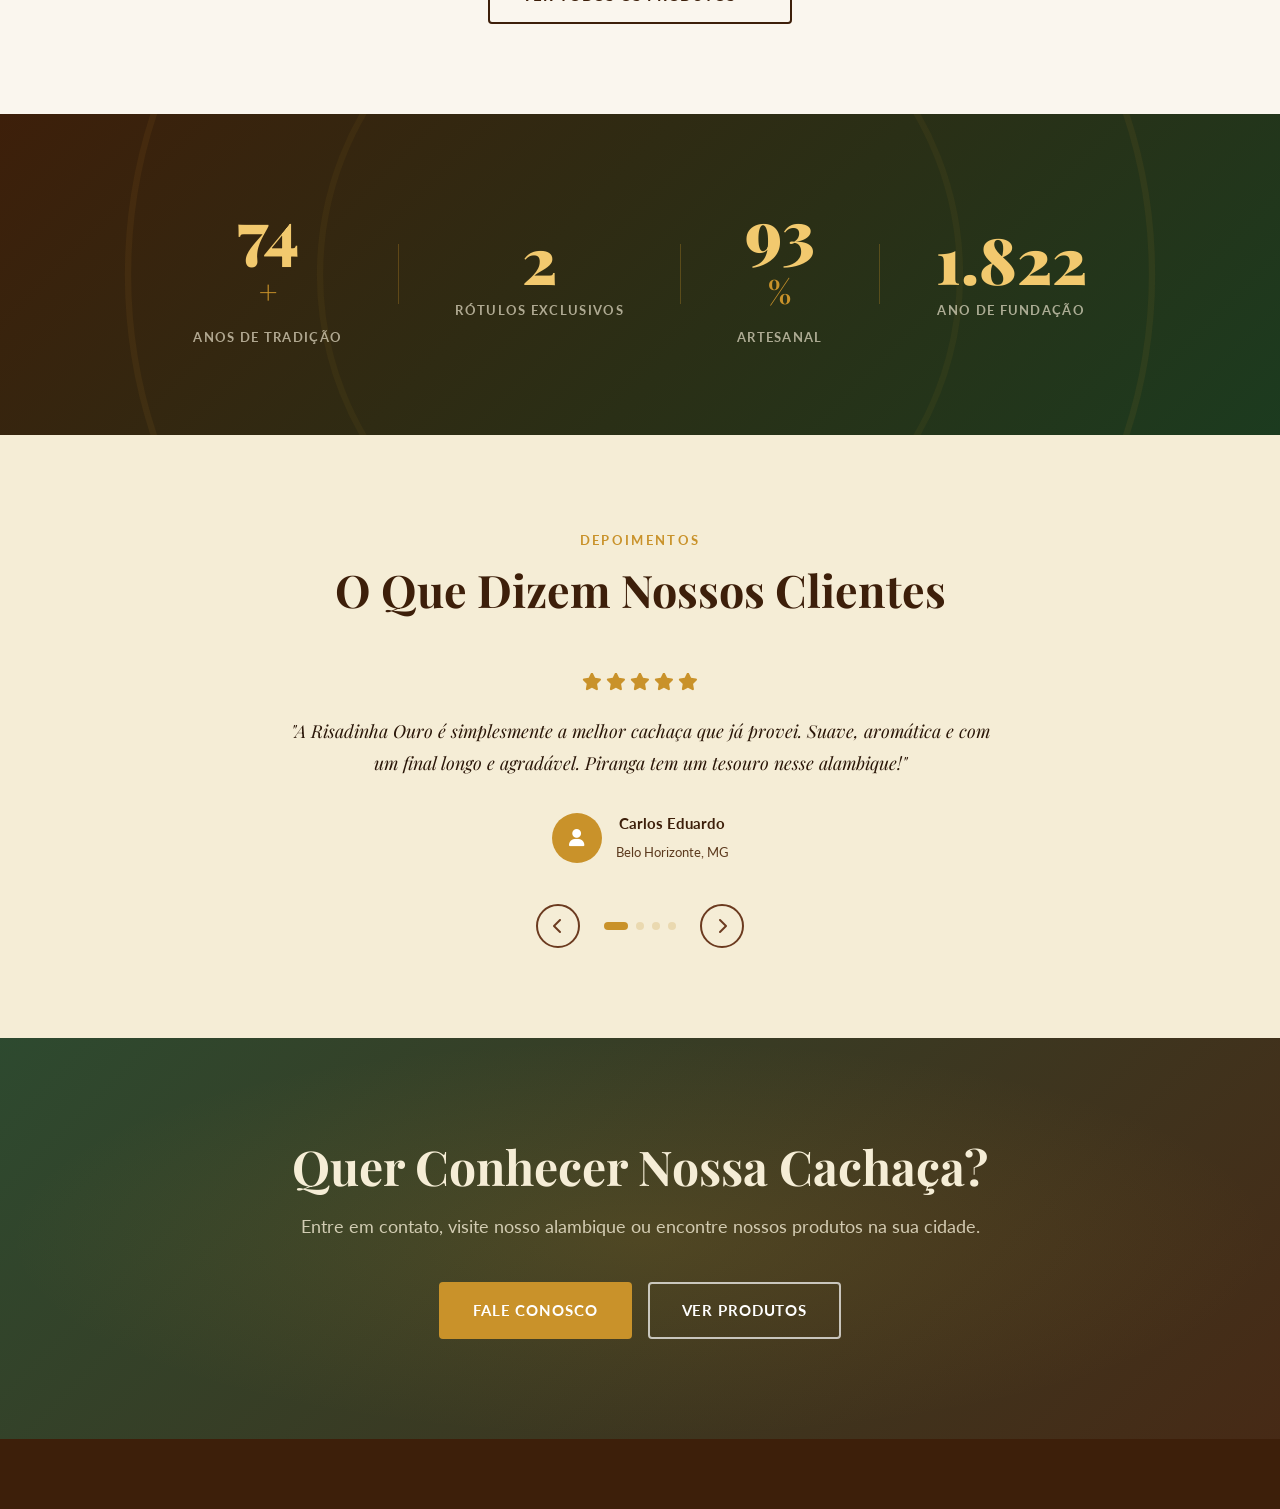
==== commit a8b96419: "fix: corrigindo caminhos dos scripts para garantir o carregamento correto" ====
--- a/index.html
+++ b/index.html
@@ -316,8 +316,8 @@
     </div>
   </div>
   
-  <script src="components/js/header.js"></script>
-  <script src="components/js/footer.js"></script>
+  <script src="/components/js/header.js"></script>
+  <script src="/components/js/footer.js"></script>
   <script src="js/main.js"></script>
 
 </body>
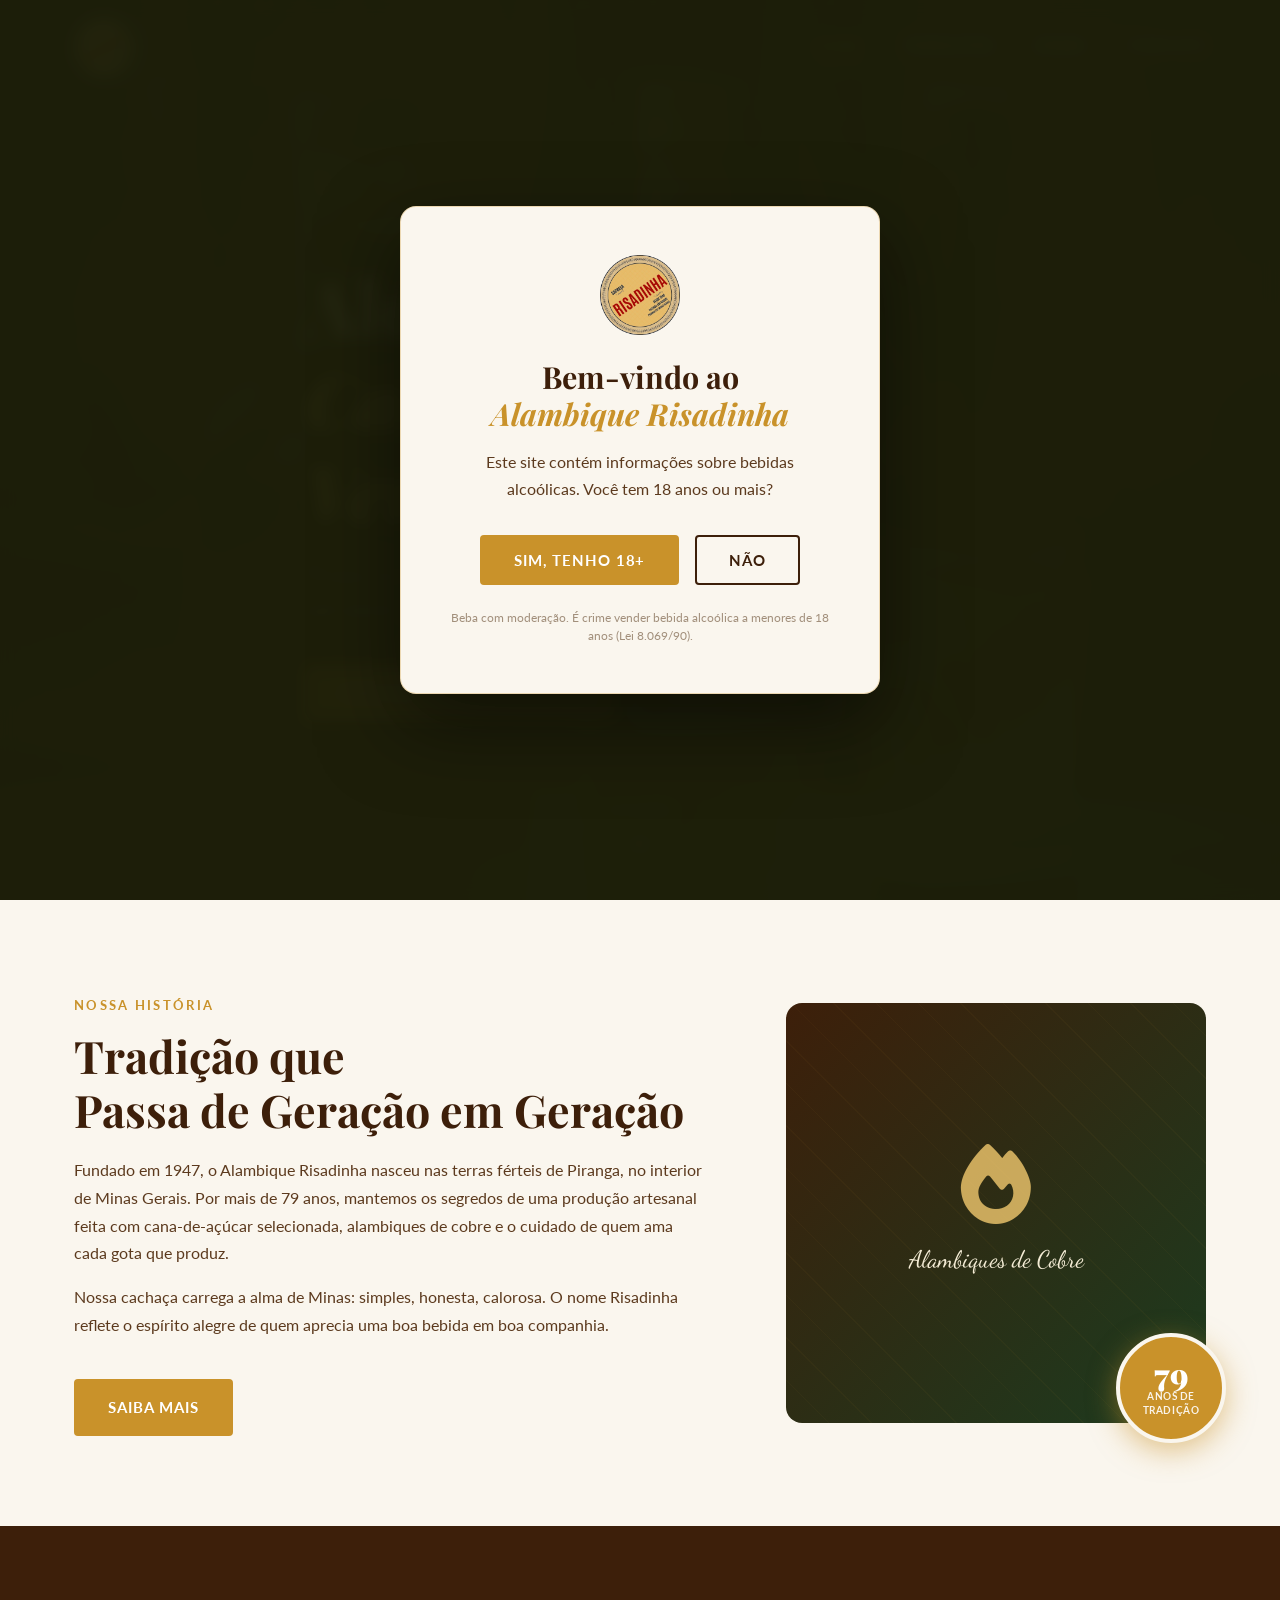
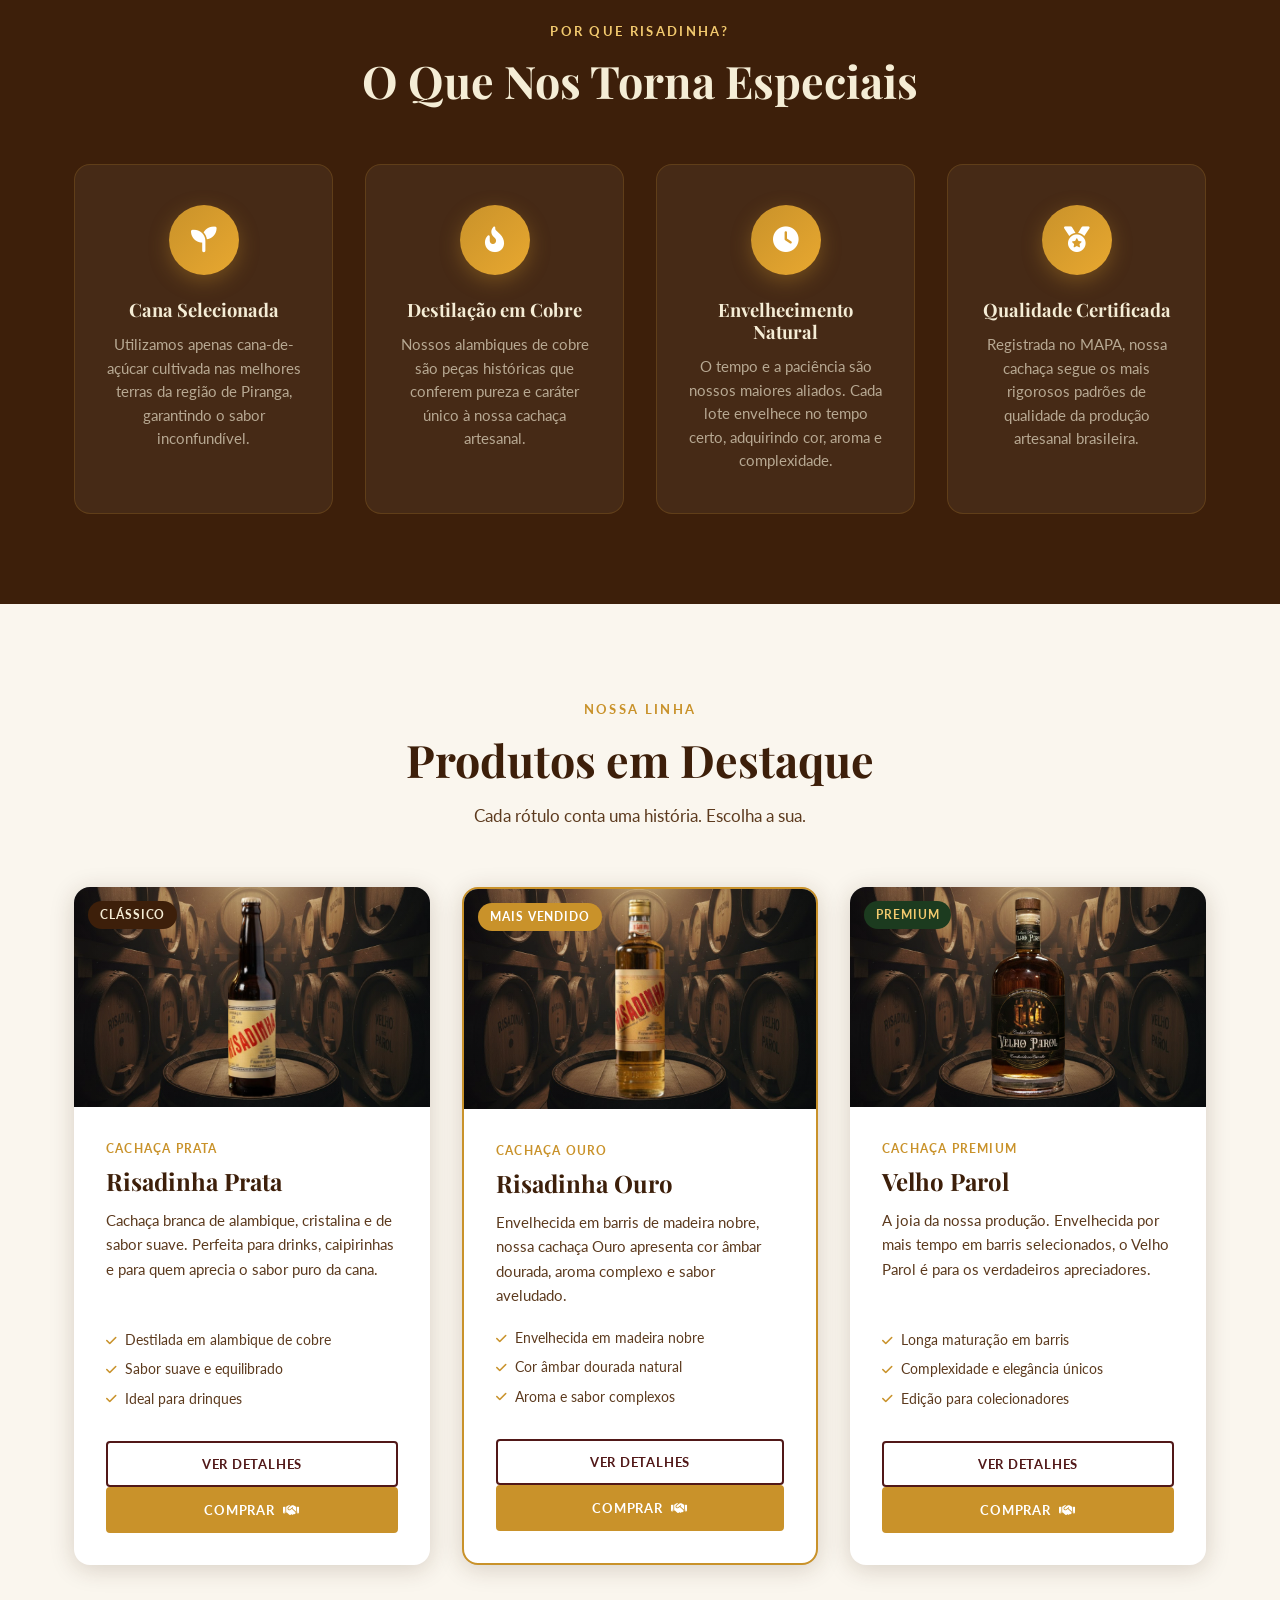
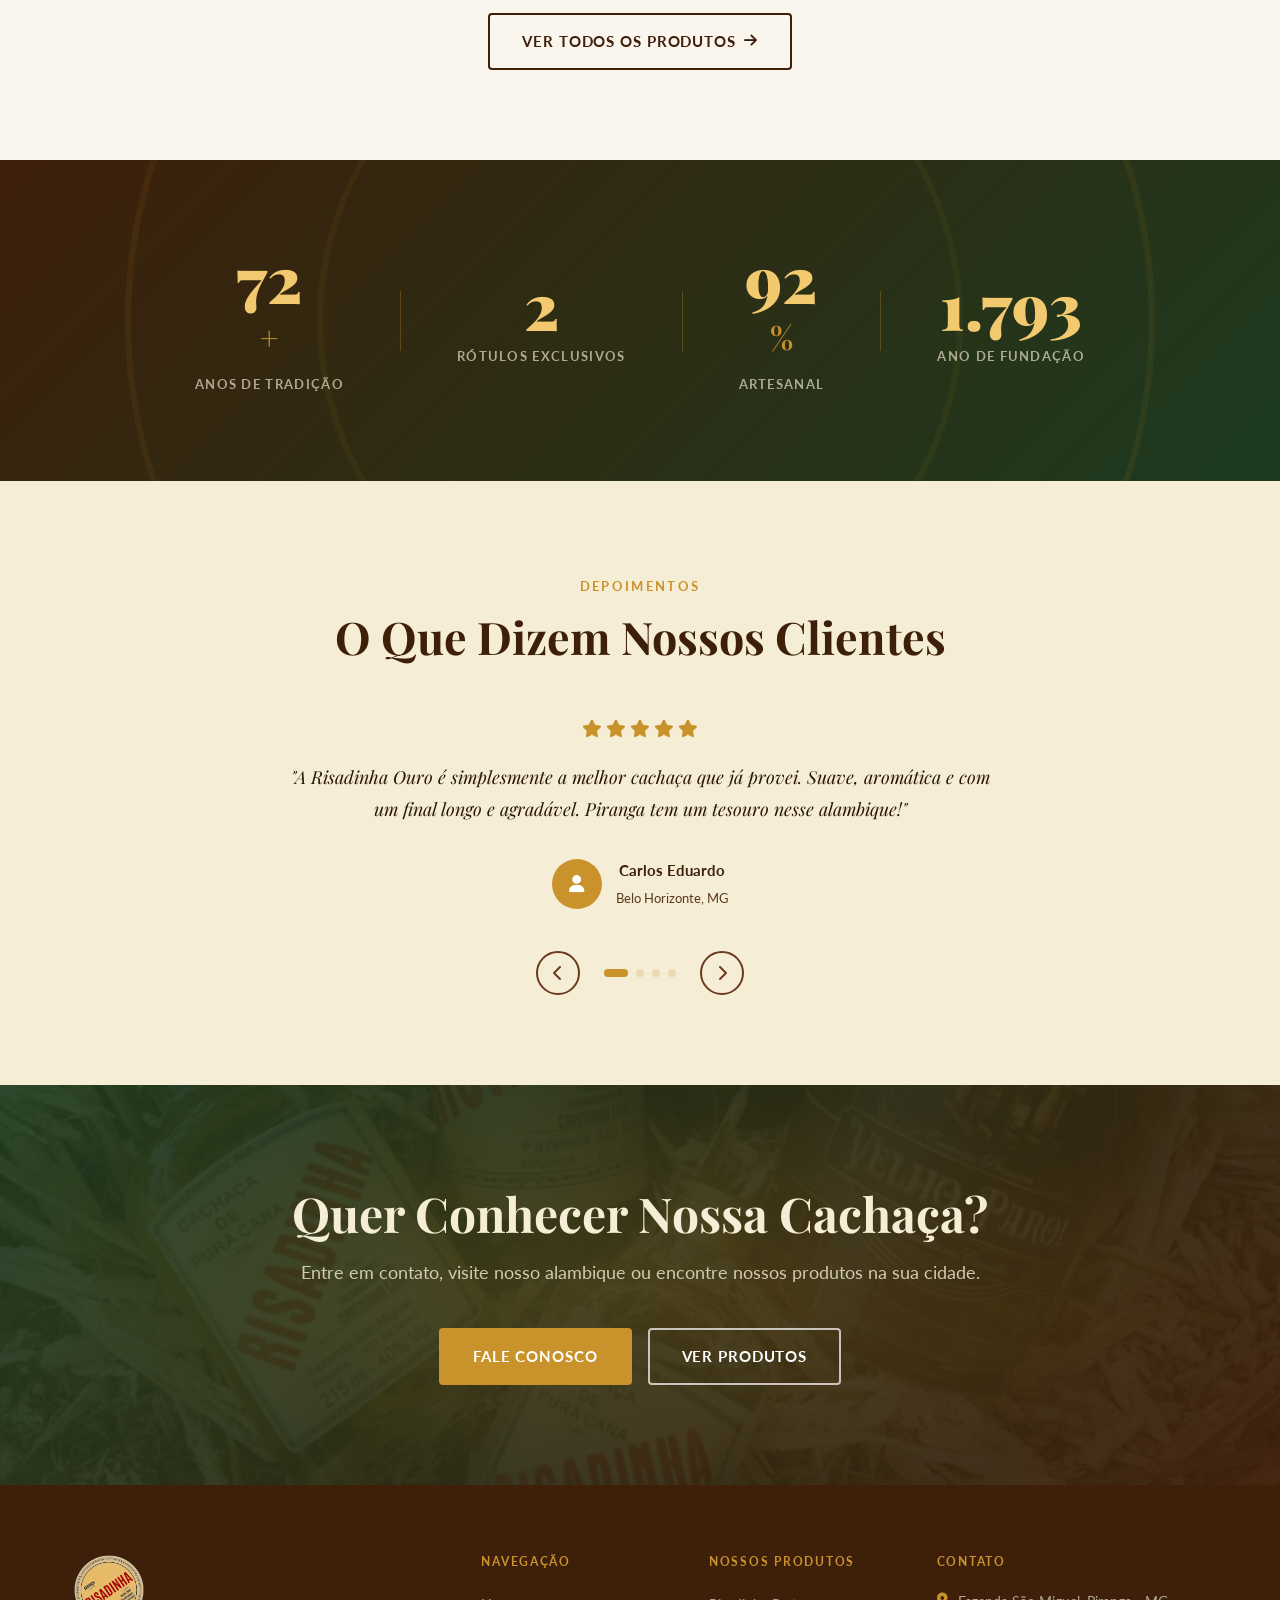
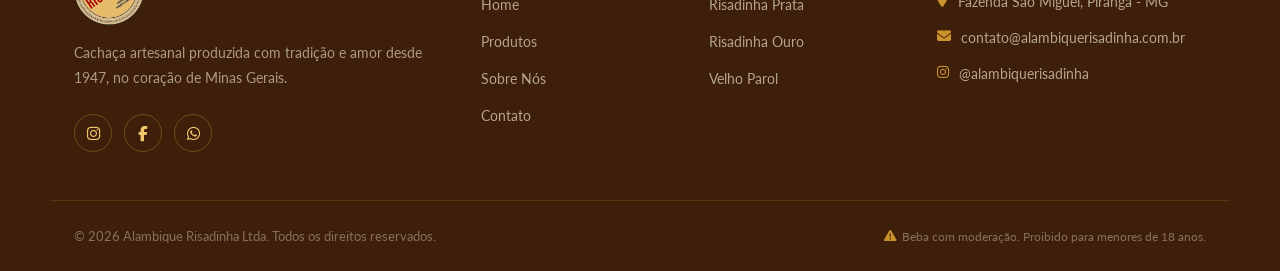
==== commit 4e32b0b5: "fix: corrigindo titulos e descricoes em varias paginas para consistencia feat: adicionando novos bot" ====
--- a/index.html
+++ b/index.html
@@ -4,7 +4,7 @@
 <head>
   <meta charset="UTF-8" />
   <meta name="viewport" content="width=device-width, initial-scale=1.0" />
-  <title>Alambique Risadinha – Tradição Mineira desde 1947</title>
+  <title>Alambique Risadinha - Tradição Mineira desde 1947</title>
   <meta name="description" id="siteDescription"
     content="Cachaça artesanal de alambique com 0 anos de tradição em Piranga, Minas Gerais. Conheça Risadinha Prata, Risadinha Ouro e Velho Parol.">
   <link rel="stylesheet" href="css/style.css" />
@@ -32,7 +32,7 @@
     <div class="hero-particles" id="heroParticles"></div>
     <div class="container hero-content">
       <p class="hero-eyebrow">Piranga · Minas Gerais · Desde 1947</p>
-      <h1 class="hero-title">A Alegria da<br><em>Cachaça Verdadeira</em></h1>
+      <h1 class="hero-title">Alegria da<br><em>Cachaça Verdadeira</em></h1>
       <p class="hero-subtitle"><span id="heroYearsText" class="year-count">0</span> anos de tradição artesanal, destilada no coração de Minas Gerais com paixão e respeito
         pela terra.</p>
       <div class="hero-btns">
@@ -141,7 +141,8 @@
               <li><i class="fas fa-check"></i> Sabor suave e equilibrado</li>
               <li><i class="fas fa-check"></i> Ideal para drinques</li>
             </ul>
-            <a href="produtos.html#prata" class="btn btn-sm btn-primary">Ver Detalhes</a>
+            <a href="produtos.html#prata" class="btn btn-sm btn-buy">Ver Detalhes</a>
+            <a href="https://www.mercadolivre.com.br/cachaca-artesanal-risadinha-prata-600ml/up/MLBU4447874221?pdp_filters=item_id%3AMLB7266462526&matt_tool=38524122&ua=Qa5O3CIeRRzia1nduIY5YyI_YJim7nNmQ3a7eYUimJJIJtFC#origin=share&sid=share&wid=MLB7266462526&action=copy" target="_blank" rel="noopener noreferrer" class="btn btn-sm btn-primary">Comprar <i class="fas fa-handshake"></i></a>
           </div>
         </div>
 
@@ -164,13 +165,14 @@
               <li><i class="fas fa-check"></i> Cor âmbar dourada natural</li>
               <li><i class="fas fa-check"></i> Aroma e sabor complexos</li>
             </ul>
-            <a href="produtos.html#ouro" class="btn btn-sm btn-primary">Ver Detalhes</a>
+            <a href="produtos.html#ouro" class="btn btn-sm btn-buy">Ver Detalhes</a>
+            <a href="https://www.mercadolivre.com.br/cachaca-artesanal-risadinha-prata-600ml/up/MLBU4447874221?pdp_filters=item_id%3AMLB7266462526&matt_tool=38524122&ua=Qa5O3CIeRRzia1nduIY5YyI_YJim7nNmQ3a7eYUimJJIJtFC#origin=share&sid=share&wid=MLB7266462526&action=copy" target="_blank" rel="noopener noreferrer" class="btn btn-sm btn-primary">Comprar <i class="fas fa-handshake"></i></a>
           </div>
         </div>
 
         <div class="product-card" data-aos="fade-up" data-delay="200">
           <div class="product-img-wrap">
-            <div class="product-icon Parol">
+            <div class="product-icon parol">
               <!-- <i class="fas fa-wine-bottle"></i> -->
               <img src="img/products/velho-parol.png" height="200" alt="Velho Parol" class="product-img"
                 onerror="this.style.display='none'">
@@ -187,7 +189,8 @@
               <li><i class="fas fa-check"></i> Complexidade e elegância únicos</li>
               <li><i class="fas fa-check"></i> Edição para colecionadores</li>
             </ul>
-            <a href="produtos.html#Parol" class="btn btn-sm btn-primary">Ver Detalhes</a>
+            <a href="produtos.html#parol" class="btn btn-sm btn-buy">Ver Detalhes</a>
+            <a href="https://www.mercadolivre.com.br/cachaca-artesanal-risadinha-prata-600ml/up/MLBU4447874221?pdp_filters=item_id%3AMLB7266462526&matt_tool=38524122&ua=Qa5O3CIeRRzia1nduIY5YyI_YJim7nNmQ3a7eYUimJJIJtFC#origin=share&sid=share&wid=MLB7266462526&action=copy" target="_blank" rel="noopener noreferrer" class="btn btn-sm btn-primary">Comprar <i class="fas fa-handshake"></i></a>
           </div>
         </div>
 
--- a/css/style.css
+++ b/css/style.css
@@ -93,6 +93,7 @@
 .btn {
   display: inline-flex;
   align-items: center;
+  justify-content: center;
   gap: 8px;
   padding: 14px 32px;
   border-radius: 4px;
@@ -104,6 +105,7 @@
   cursor: pointer;
   border: 2px solid transparent;
   transition: all var(--transition);
+  text-align: center;
 }
 
 .btn-primary {
@@ -114,6 +116,18 @@
 .btn-primary:hover {
   background: var(--gold-light);
   border-color: var(--gold-light);
+  transform: translateY(-2px);
+  box-shadow: 0 8px 24px rgba(201,146,42,0.35);
+}
+
+.btn-buy {
+  background: var(--white);
+  color: #511818;
+  border-color: var(--white);
+}
+.btn-buy:hover {
+  background: var(--brown-light);
+  border-color: var(--brown-light);
   transform: translateY(-2px);
   box-shadow: 0 8px 24px rgba(201,146,42,0.35);
 }
@@ -243,7 +257,7 @@
   align-items: center;
   background: 
     linear-gradient(160deg, rgba(28,31,10,0.72) 0%, rgba(61,31,10,0.88) 60%, rgba(28,59,31,0.82) 100%),
-    url('https://images.unsplash.com/photo-1513558161293-cdaf765ed2fd?w=1800&q=80') center/cover no-repeat;
+    url('./../img/products/risadinha-3-fundo-barril.jpg') center/cover no-repeat;
   overflow: hidden;
 }
 
@@ -531,17 +545,20 @@
 .product-card:hover .product-icon { transform: scale(1.12) rotate(-5deg); }
 .product-icon.prata {
   color: #b0b8c1;
-  background: linear-gradient(135deg, #dde4ea 0%, #eef1f4 100%);
+  background: linear-gradient(135deg, rgba(61,31,10,0.1), rgba(28,59,31,0.1)),
+    url('./../img/products/risadinha-barris.jpg') center/cover no-repeat;
   text-shadow: 0 4px 12px rgba(150,170,190,0.4);
 }
 .product-icon.ouro {
   color: var(--gold);
-  background: linear-gradient(135deg, #f5e6c8 0%, #faf0dc 100%);
+  background: linear-gradient(135deg, rgba(61,31,10,0.1), rgba(28,59,31,0.1)),
+    url('./../img/products/risadinha-barris.jpg') center/cover no-repeat;
   text-shadow: 0 4px 12px rgba(201,146,42,0.35);
 }
-.product-icon.parque {
+.product-icon.parol {
   color: var(--brown-mid);
-  background: linear-gradient(135deg, #e8d5b8 0%, #f2e4cc 100%);
+  background: linear-gradient(135deg, rgba(61,31,10,0.1), rgba(28,59,31,0.1)),
+    url('./../img/products/risadinha-barris.jpg') center/cover no-repeat;
   text-shadow: 0 4px 12px rgba(107,58,31,0.35);
 }
 
@@ -767,7 +784,7 @@
   padding: 100px 0;
   background:
     linear-gradient(135deg, rgba(28,59,31,0.92), rgba(61,31,10,0.95)),
-    url('https://images.unsplash.com/photo-1569529465841-dfecdab7503b?w=1600&q=80') center/cover no-repeat;
+    url('../img/products/background-produtos.png') center 80%/cover no-repeat;
   text-align: center;
   overflow: hidden;
 }
@@ -939,7 +956,7 @@
   padding: 140px 0 70px;
   background: 
     linear-gradient(135deg, rgba(61,31,10,0.94), rgba(28,59,31,0.9)),
-    url('https://images.unsplash.com/photo-1607623814075-e51df1bdc82f?w=1600&q=80') center/cover no-repeat;
+    url('./../img/products/background-produtos.png') center/cover no-repeat;
   text-align: center;
 }
 .page-hero h1 { font-size: clamp(2.2rem, 5vw, 3.5rem); color: var(--cream); margin-bottom: 1rem; }
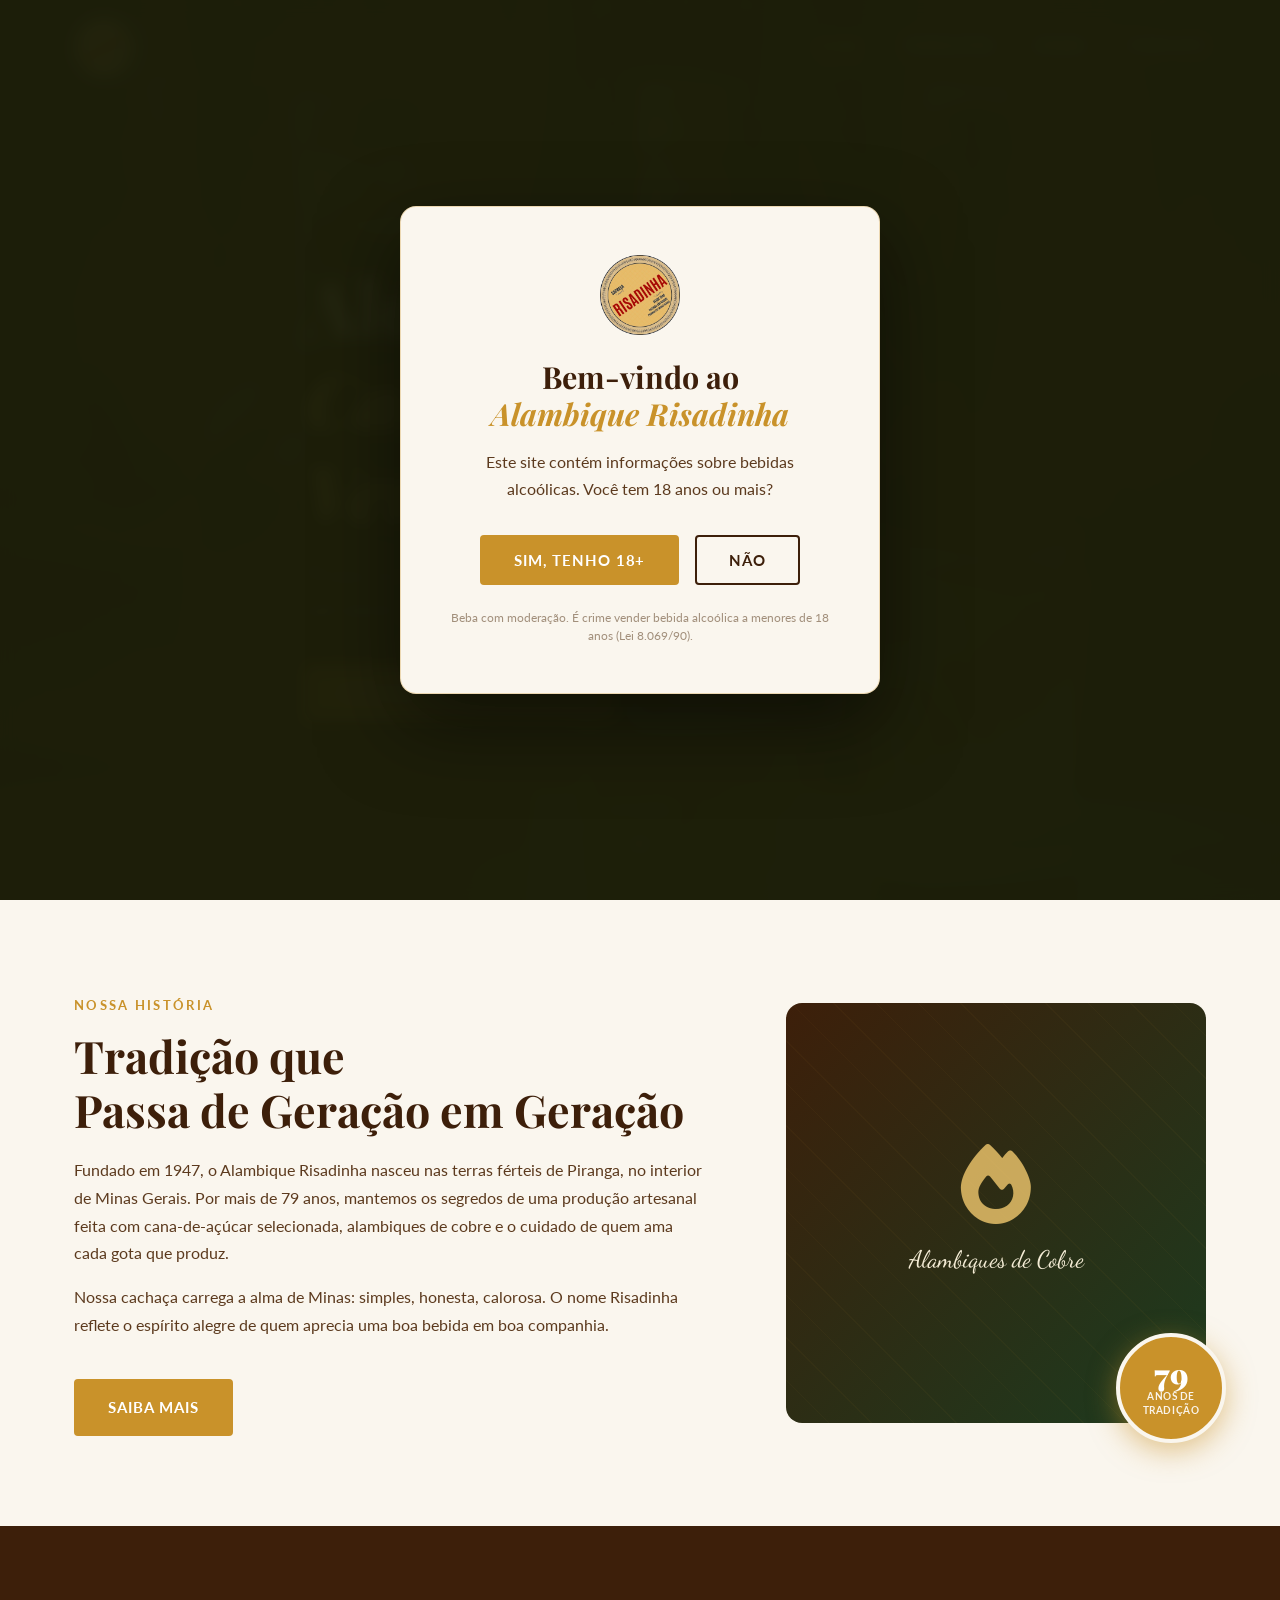
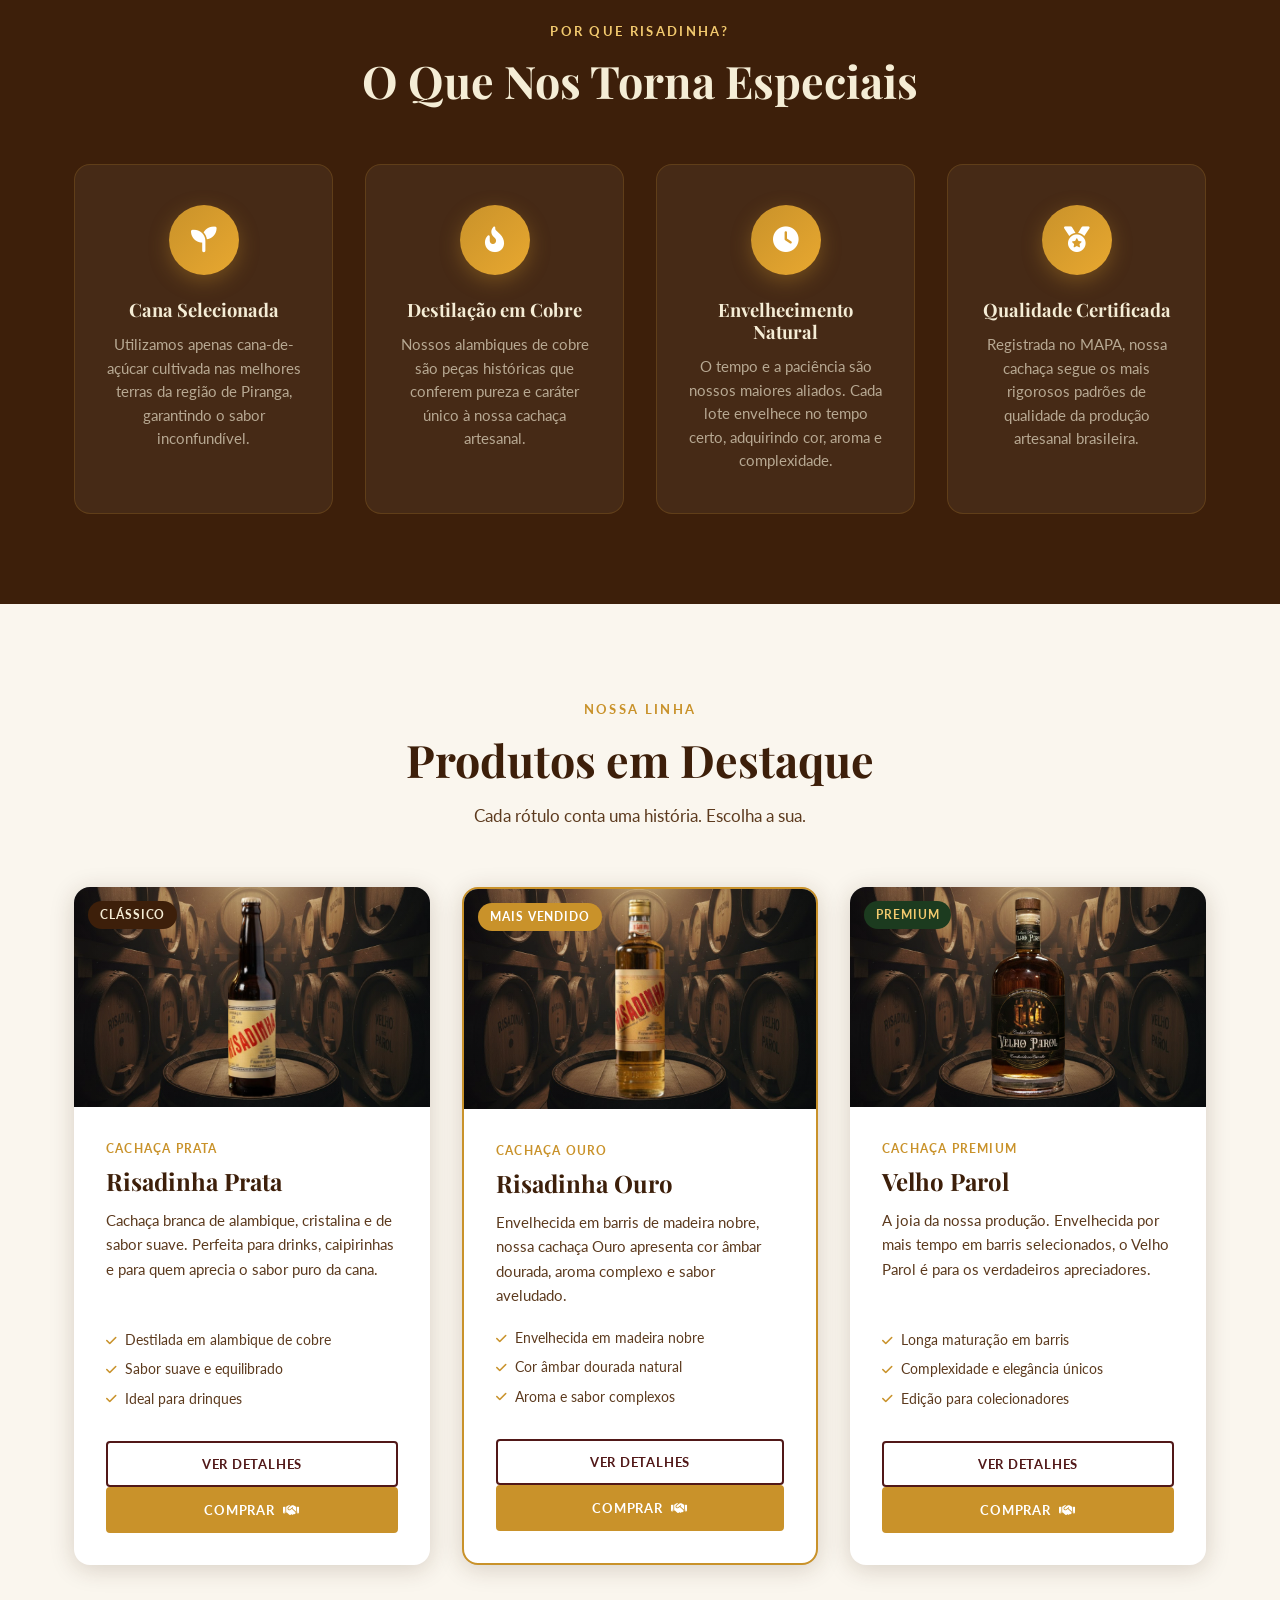
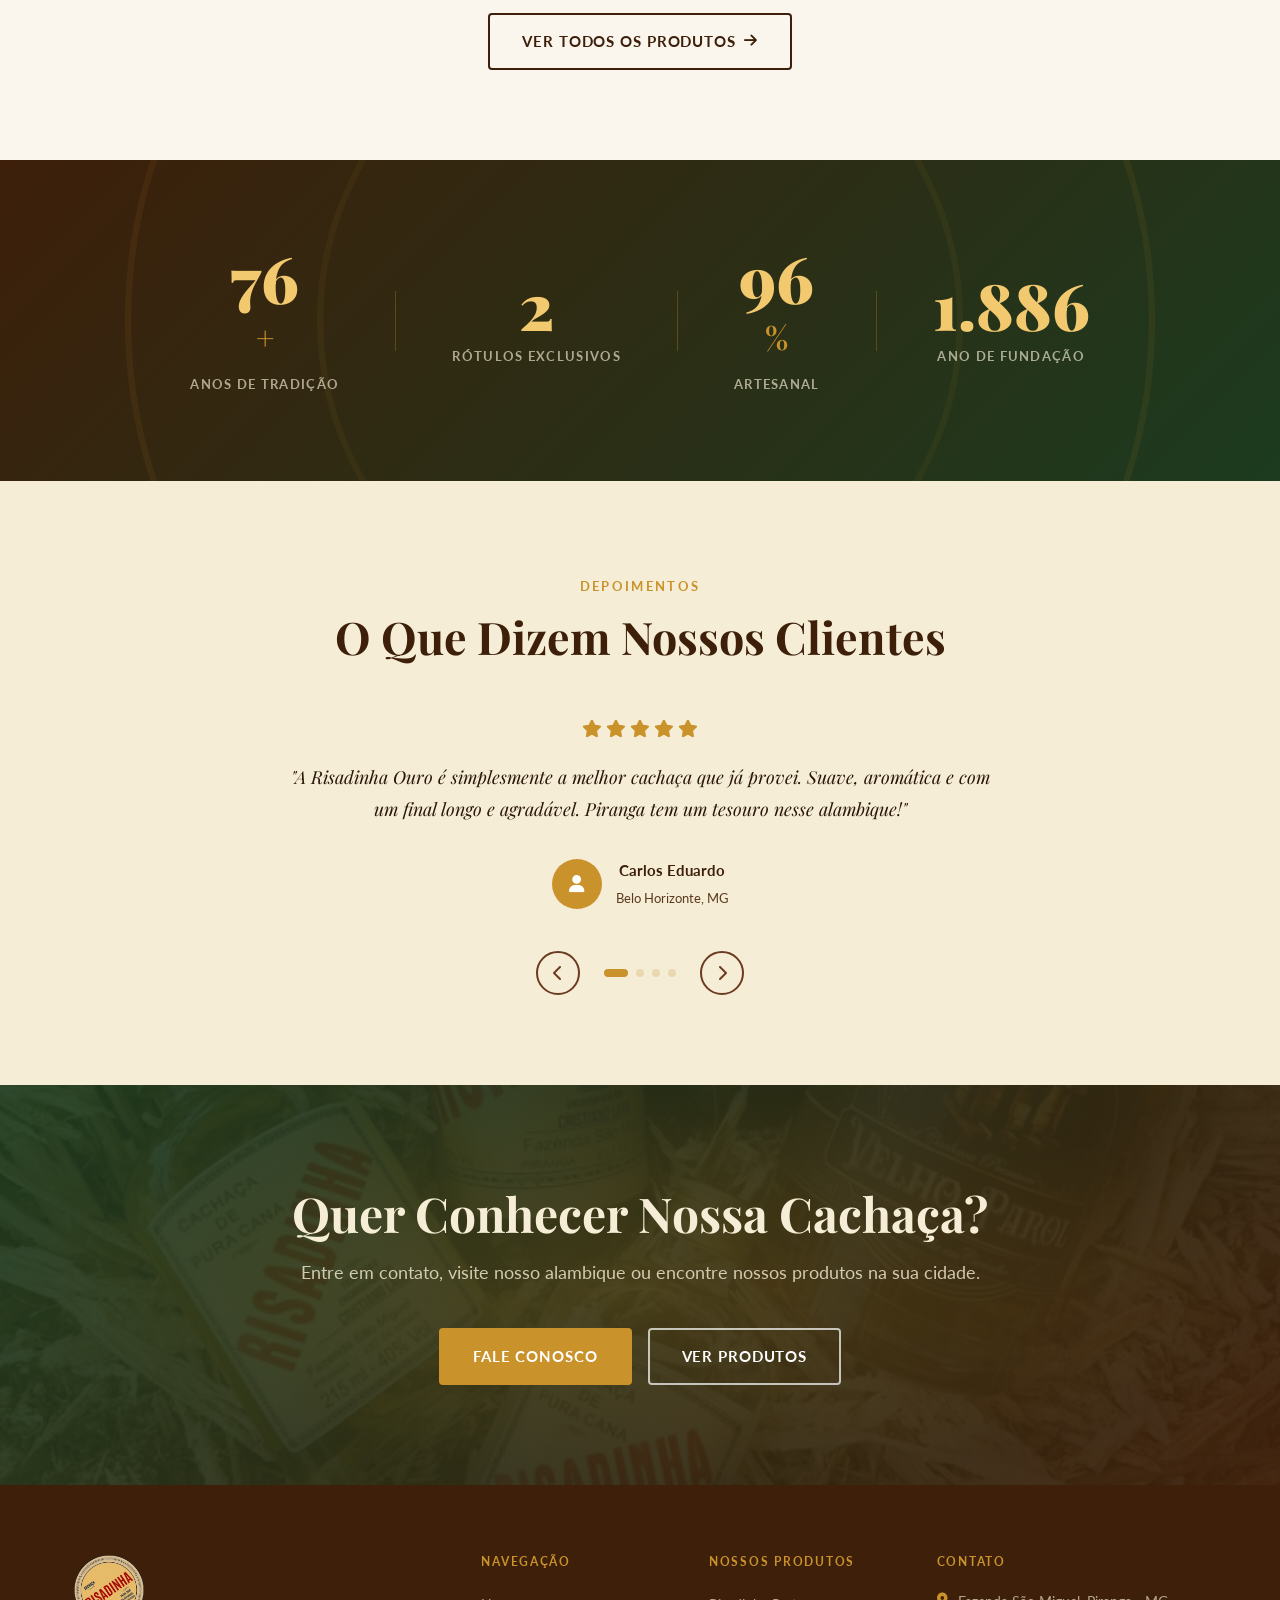
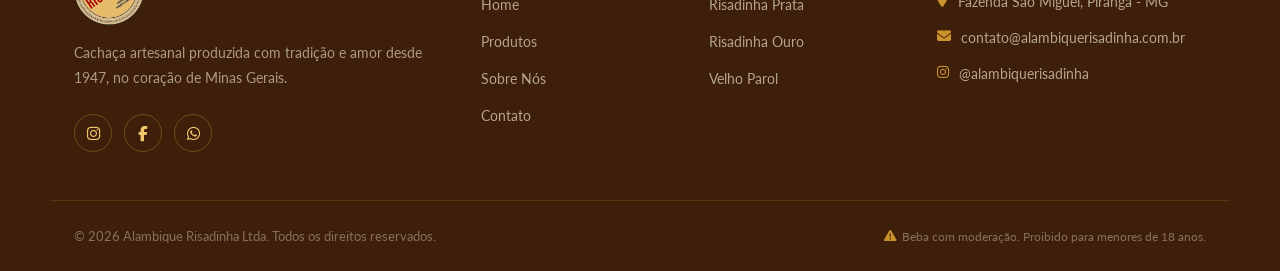
==== commit 1ae94c7b: "fix: atualizar links de compra para produtos corretos no Mercado Livre" ====
--- a/index.html
+++ b/index.html
@@ -166,7 +166,7 @@
               <li><i class="fas fa-check"></i> Aroma e sabor complexos</li>
             </ul>
             <a href="produtos.html#ouro" class="btn btn-sm btn-buy">Ver Detalhes</a>
-            <a href="https://www.mercadolivre.com.br/cachaca-artesanal-risadinha-prata-600ml/up/MLBU4447874221?pdp_filters=item_id%3AMLB7266462526&matt_tool=38524122&ua=Qa5O3CIeRRzia1nduIY5YyI_YJim7nNmQ3a7eYUimJJIJtFC#origin=share&sid=share&wid=MLB7266462526&action=copy" target="_blank" rel="noopener noreferrer" class="btn btn-sm btn-primary">Comprar <i class="fas fa-handshake"></i></a>
+            <a href="https://www.mercadolivre.com.br/cachaca-artesanal-risadinha-ouro-600ml/up/MLBU4572321762?pdp_filters=item_id%3AMLB4986471069&matt_tool=38524122&ua=DQ-xx0VlgbKEhB2YFrB1EXQX0GKmFM2JPkx2v2lj5p_56r4m#origin=share&sid=share&wid=MLB4986471069&action=copy" target="_blank" rel="noopener noreferrer" class="btn btn-sm btn-primary">Comprar <i class="fas fa-handshake"></i></a>
           </div>
         </div>
 
@@ -190,7 +190,7 @@
               <li><i class="fas fa-check"></i> Edição para colecionadores</li>
             </ul>
             <a href="produtos.html#parol" class="btn btn-sm btn-buy">Ver Detalhes</a>
-            <a href="https://www.mercadolivre.com.br/cachaca-artesanal-risadinha-prata-600ml/up/MLBU4447874221?pdp_filters=item_id%3AMLB7266462526&matt_tool=38524122&ua=Qa5O3CIeRRzia1nduIY5YyI_YJim7nNmQ3a7eYUimJJIJtFC#origin=share&sid=share&wid=MLB7266462526&action=copy" target="_blank" rel="noopener noreferrer" class="btn btn-sm btn-primary">Comprar <i class="fas fa-handshake"></i></a>
+            <a href="https://www.mercadolivre.com.br/cachaca-artesanal-premium-velho-parol-700ml/up/MLBU4573656954?pdp_filters=item_id%3AMLB4986871357&matt_tool=38524122&ua=ToeyzRiq9VR0eUZOubKq8sQA_fc4N8LAc1D0GtVvoTERDXzk#origin=share&sid=share&wid=MLB4986871357&action=copy" target="_blank" rel="noopener noreferrer" class="btn btn-sm btn-primary">Comprar <i class="fas fa-handshake"></i></a>
           </div>
         </div>
 
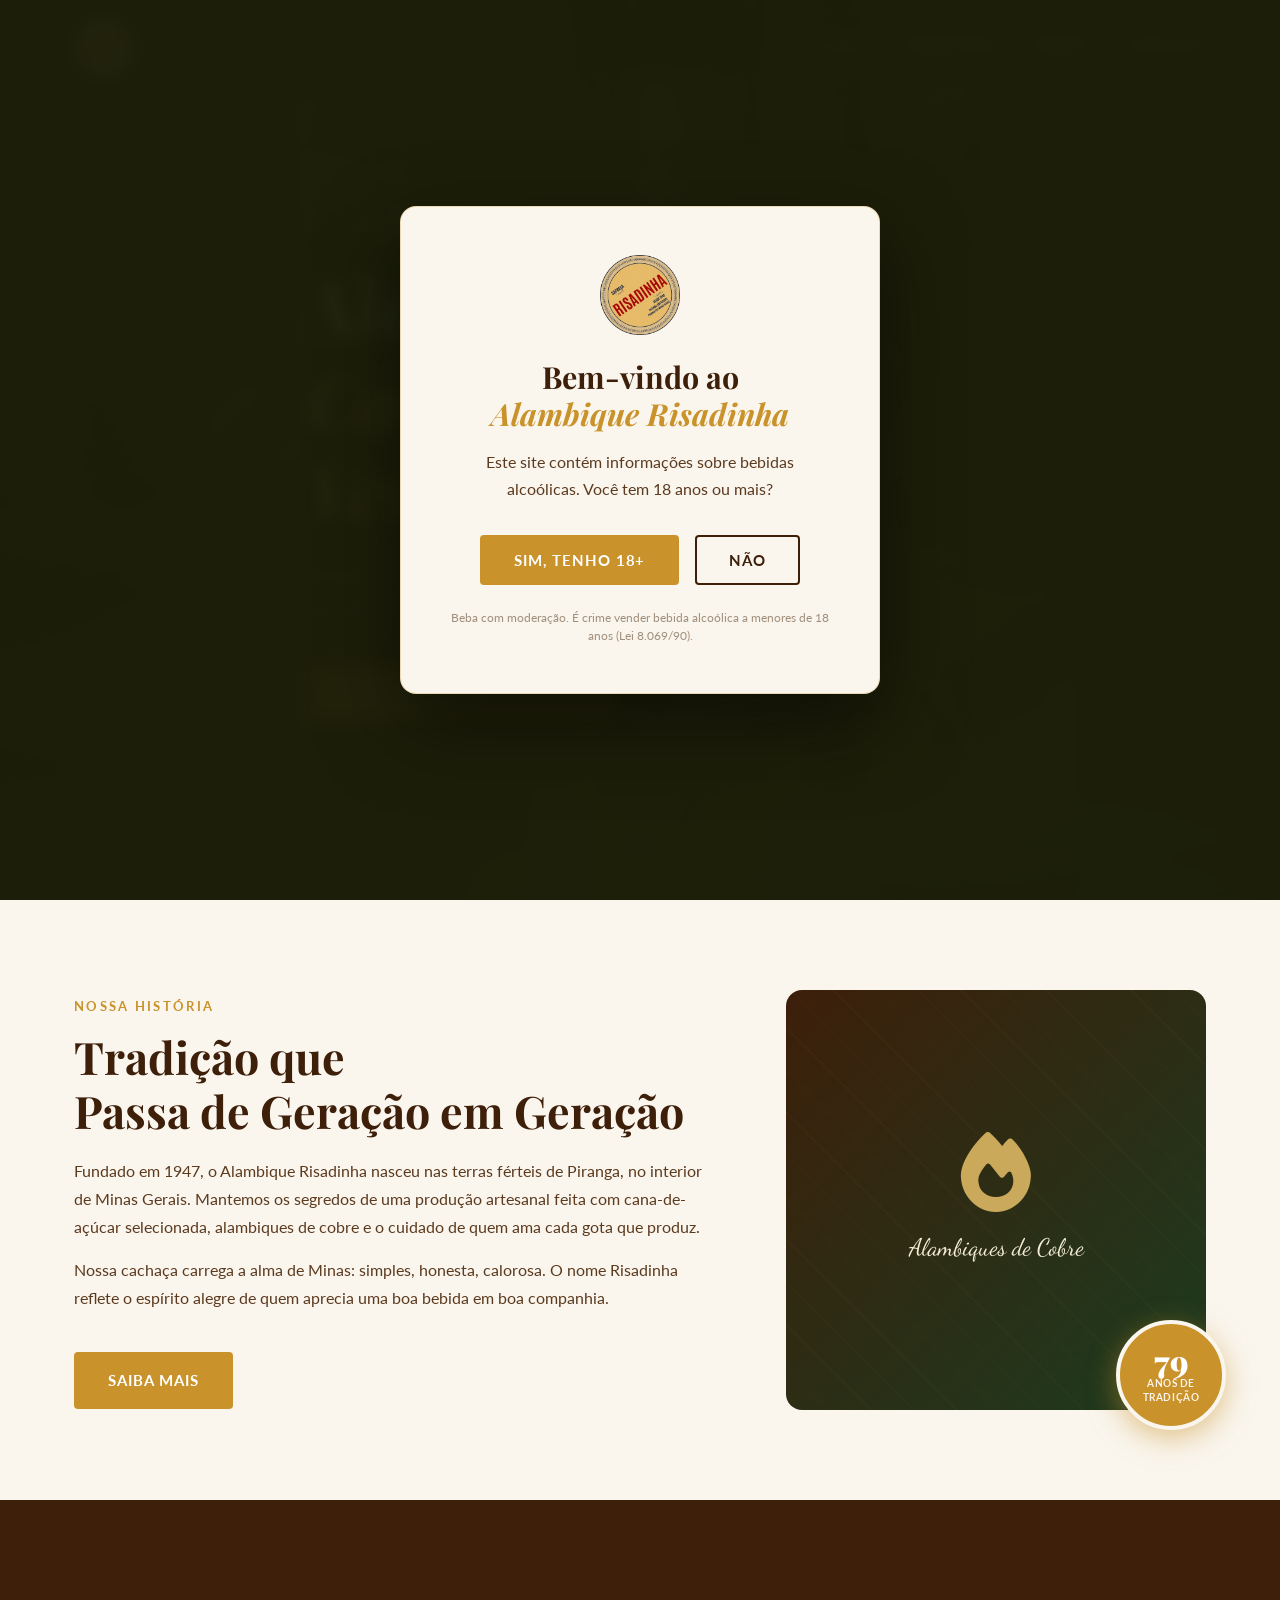
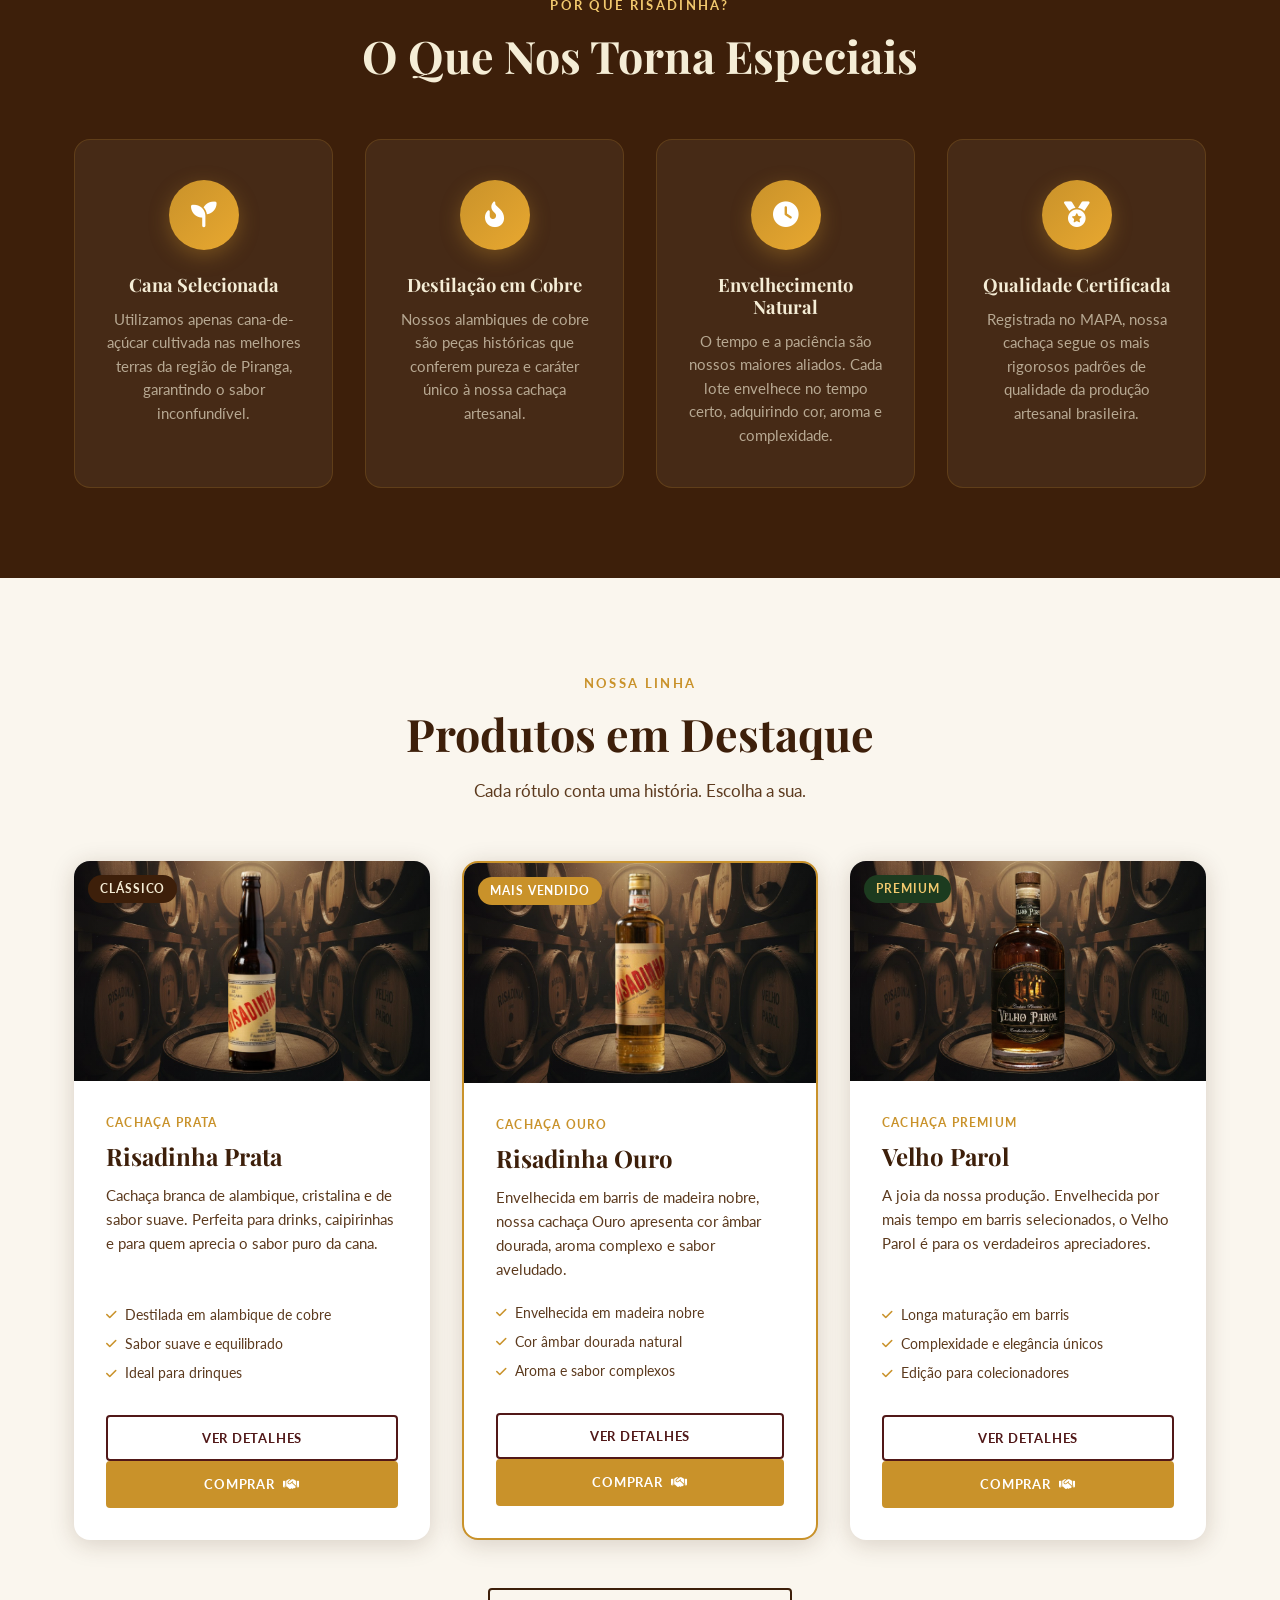
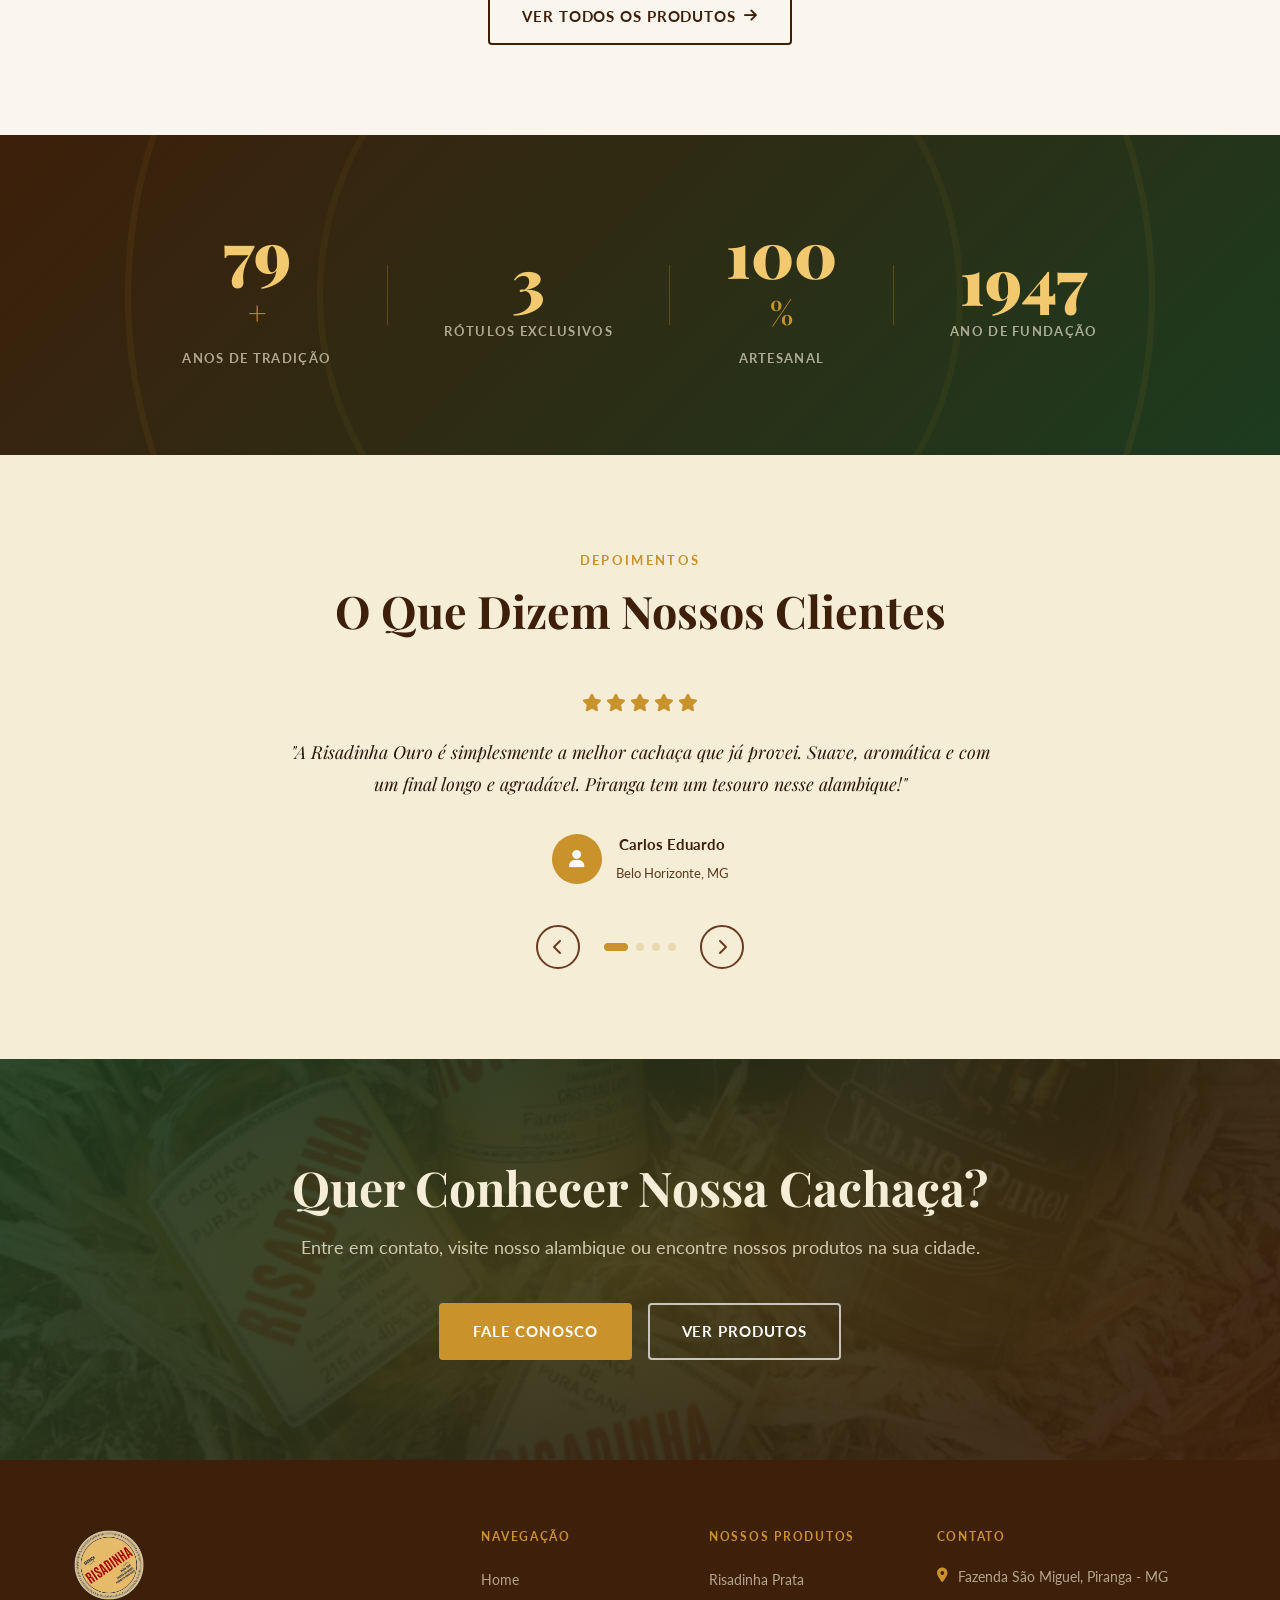
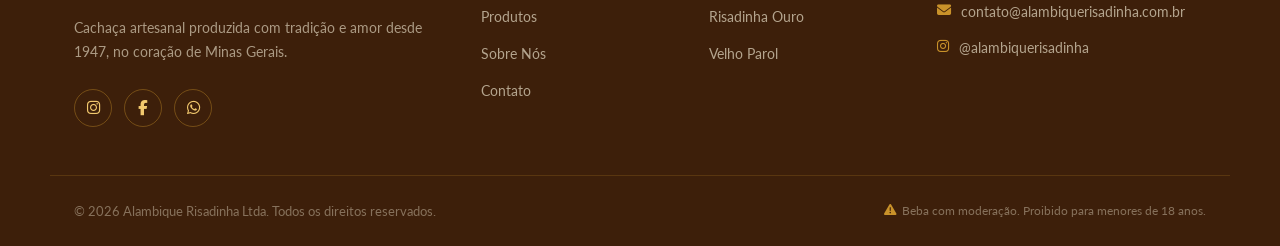
==== commit cddf41ce: "refactor: Removendo arquivos produtos.html e sobre.html; atualizando index.html para aprimorar o con" ====
--- a/index.html
+++ b/index.html
@@ -4,9 +4,10 @@
 <head>
   <meta charset="UTF-8" />
   <meta name="viewport" content="width=device-width, initial-scale=1.0" />
-  <title>Alambique Risadinha - Tradição Mineira desde 1947</title>
+  <link rel="canonical" href="https://alambiquerisadinha.com.br/" />
+<title>Alambique Risadinha - Tradição Mineira desde 1947</title>
   <meta name="description" id="siteDescription"
-    content="Cachaça artesanal de alambique com 0 anos de tradição em Piranga, Minas Gerais. Conheça Risadinha Prata, Risadinha Ouro e Velho Parol.">
+    content="Cachaça artesanal de alambique produzida em Piranga, Minas Gerais, desde 1947. Conheça Risadinha Prata, Risadinha Ouro e Velho Parol.">
   <link rel="stylesheet" href="css/style.css" />
   <link rel="preconnect" href="https://fonts.googleapis.com">
   <link rel="preconnect" href="https://fonts.gstatic.com" crossorigin>
@@ -33,7 +34,7 @@
     <div class="container hero-content">
       <p class="hero-eyebrow">Piranga · Minas Gerais · Desde 1947</p>
       <h1 class="hero-title">Alegria da<br><em>Cachaça Verdadeira</em></h1>
-      <p class="hero-subtitle"><span id="heroYearsText" class="year-count">0</span> anos de tradição artesanal, destilada no coração de Minas Gerais com paixão e respeito
+      <p class="hero-subtitle">Tradição artesanal desde 1947, destilada no coração de Minas Gerais com paixão e respeito
         pela terra.</p>
       <div class="hero-btns">
         <a href="produtos.html" class="btn btn-primary">Conheça Nossos Produtos</a>
@@ -52,8 +53,7 @@
       <div class="about-strip-text">
         <span class="section-eyebrow">Nossa História</span>
         <h2 class="section-title">Tradição que<br>Passa de Geração em Geração</h2>
-        <p>Fundado em 1947, o Alambique Risadinha nasceu nas terras férteis de Piranga, no interior de Minas Gerais. Por
-          mais de <span class="year-count">0</span> anos, mantemos os segredos de uma produção artesanal feita com cana-de-açúcar selecionada,
+        <p>Fundado em 1947, o Alambique Risadinha nasceu nas terras férteis de Piranga, no interior de Minas Gerais. Mantemos os segredos de uma produção artesanal feita com cana-de-açúcar selecionada,
           alambiques de cobre e o cuidado de quem ama cada gota que produz.</p>
         <p>Nossa cachaça carrega a alma de Minas: simples, honesta, calorosa. O nome Risadinha reflete o espírito alegre
           de quem aprecia uma boa bebida em boa companhia.</p>
@@ -68,7 +68,7 @@
             </div>
           </div>
           <div class="about-badge">
-            <span class="badge-number year-count" id="yearsExperience">0</span>
+            <span class="badge-number year-count" id="yearsExperience">79</span>
             <span class="badge-text">Anos de<br>Tradição</span>
           </div>
         </div>
@@ -206,25 +206,25 @@
   <section class="stats-section">
     <div class="stats-bg"></div>
     <div class="container stats-inner">
-      <div class="stat-item" data-target="0" id="yearsStatItem">
-        <span class="stat-number" id="stat1">0</span>
+      <div class="stat-item" data-target="79" id="yearsStatItem">
+        <span class="stat-number" id="stat1">79</span>
         <span class="stat-plus">+</span>
         <span class="stat-label">Anos de Tradição</span>
       </div>
       <div class="stat-divider"></div>
       <div class="stat-item" data-target="3">
-        <span class="stat-number" id="stat2">0</span>
+        <span class="stat-number" id="stat2">3</span>
         <span class="stat-label">Rótulos Exclusivos</span>
       </div>
       <div class="stat-divider"></div>
       <div class="stat-item" data-target="100">
-        <span class="stat-number" id="stat3">0</span>
+        <span class="stat-number" id="stat3">100</span>
         <span class="stat-plus">%</span>
         <span class="stat-label">Artesanal</span>
       </div>
       <div class="stat-divider"></div>
       <div class="stat-item" data-target="1947">
-        <span class="stat-number" id="stat4">0</span>
+        <span class="stat-number" id="stat4">1947</span>
         <span class="stat-label">Ano de Fundação</span>
       </div>
     </div>
